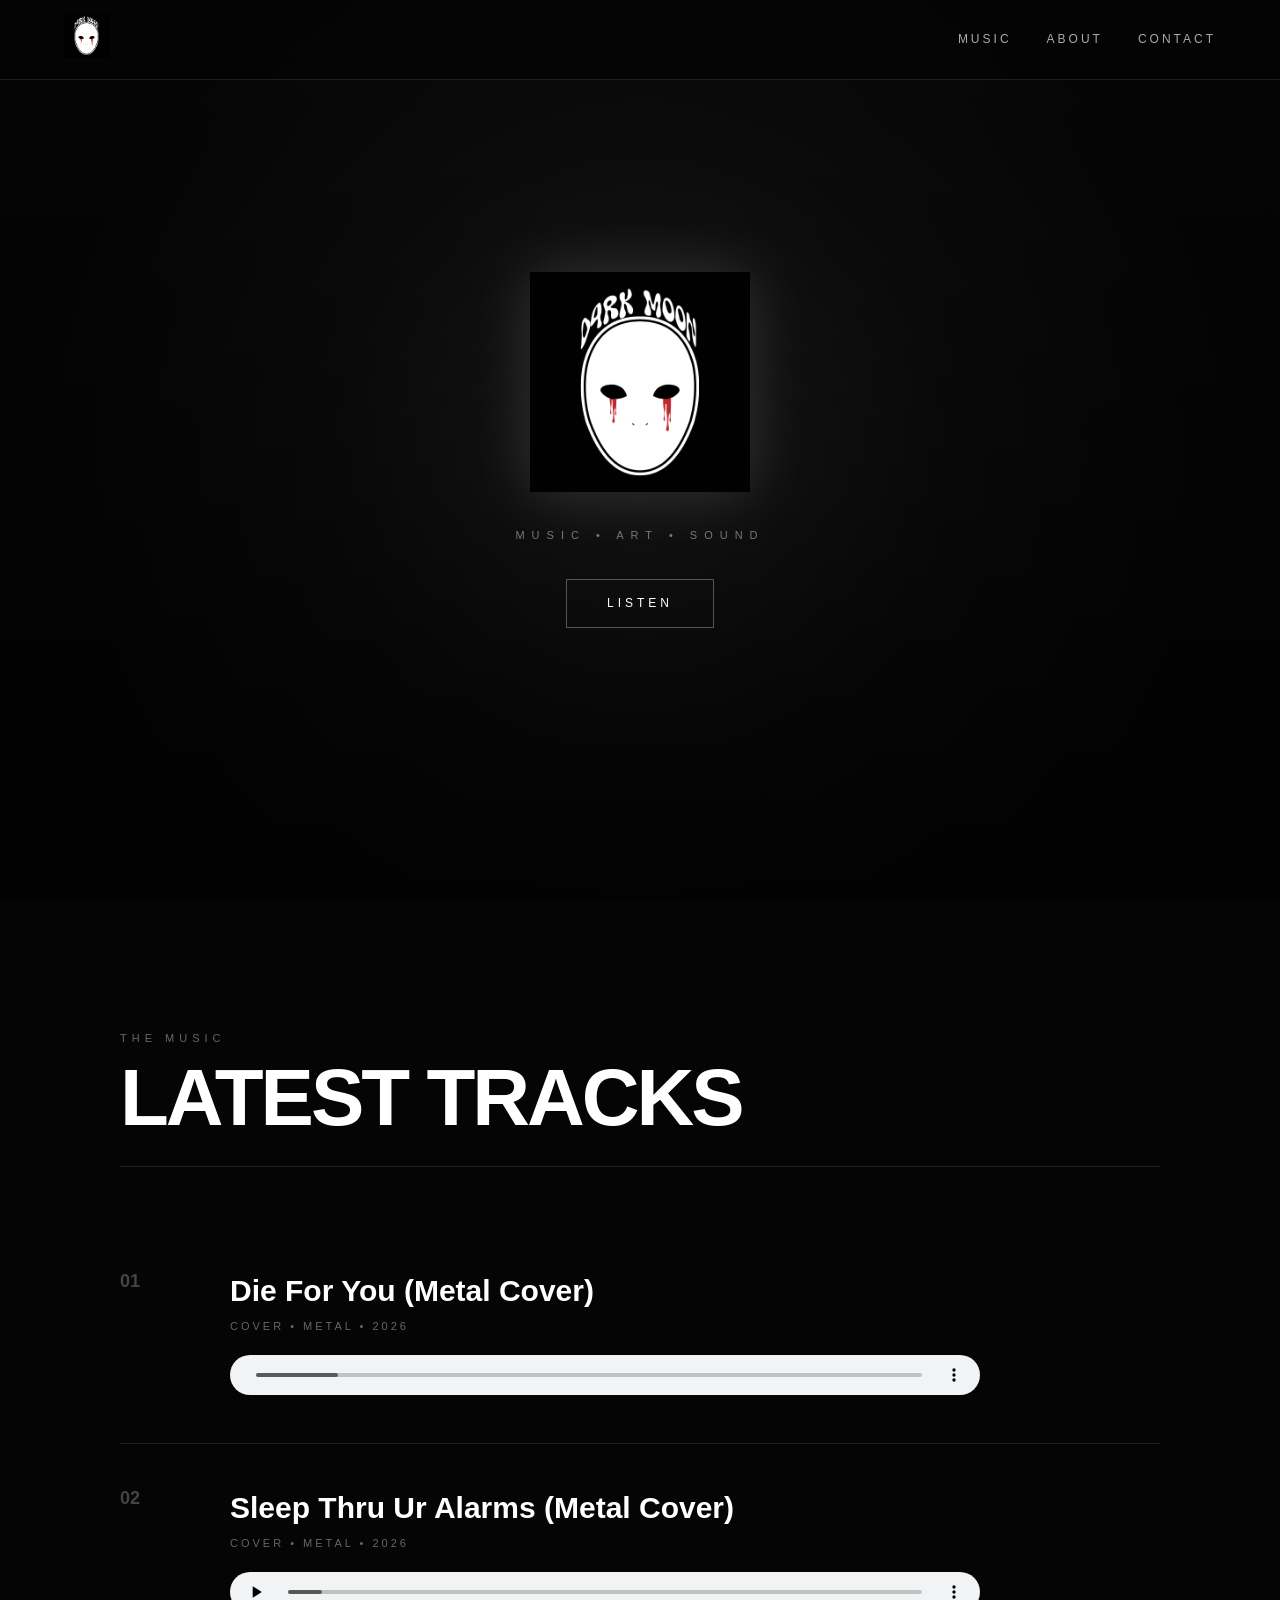
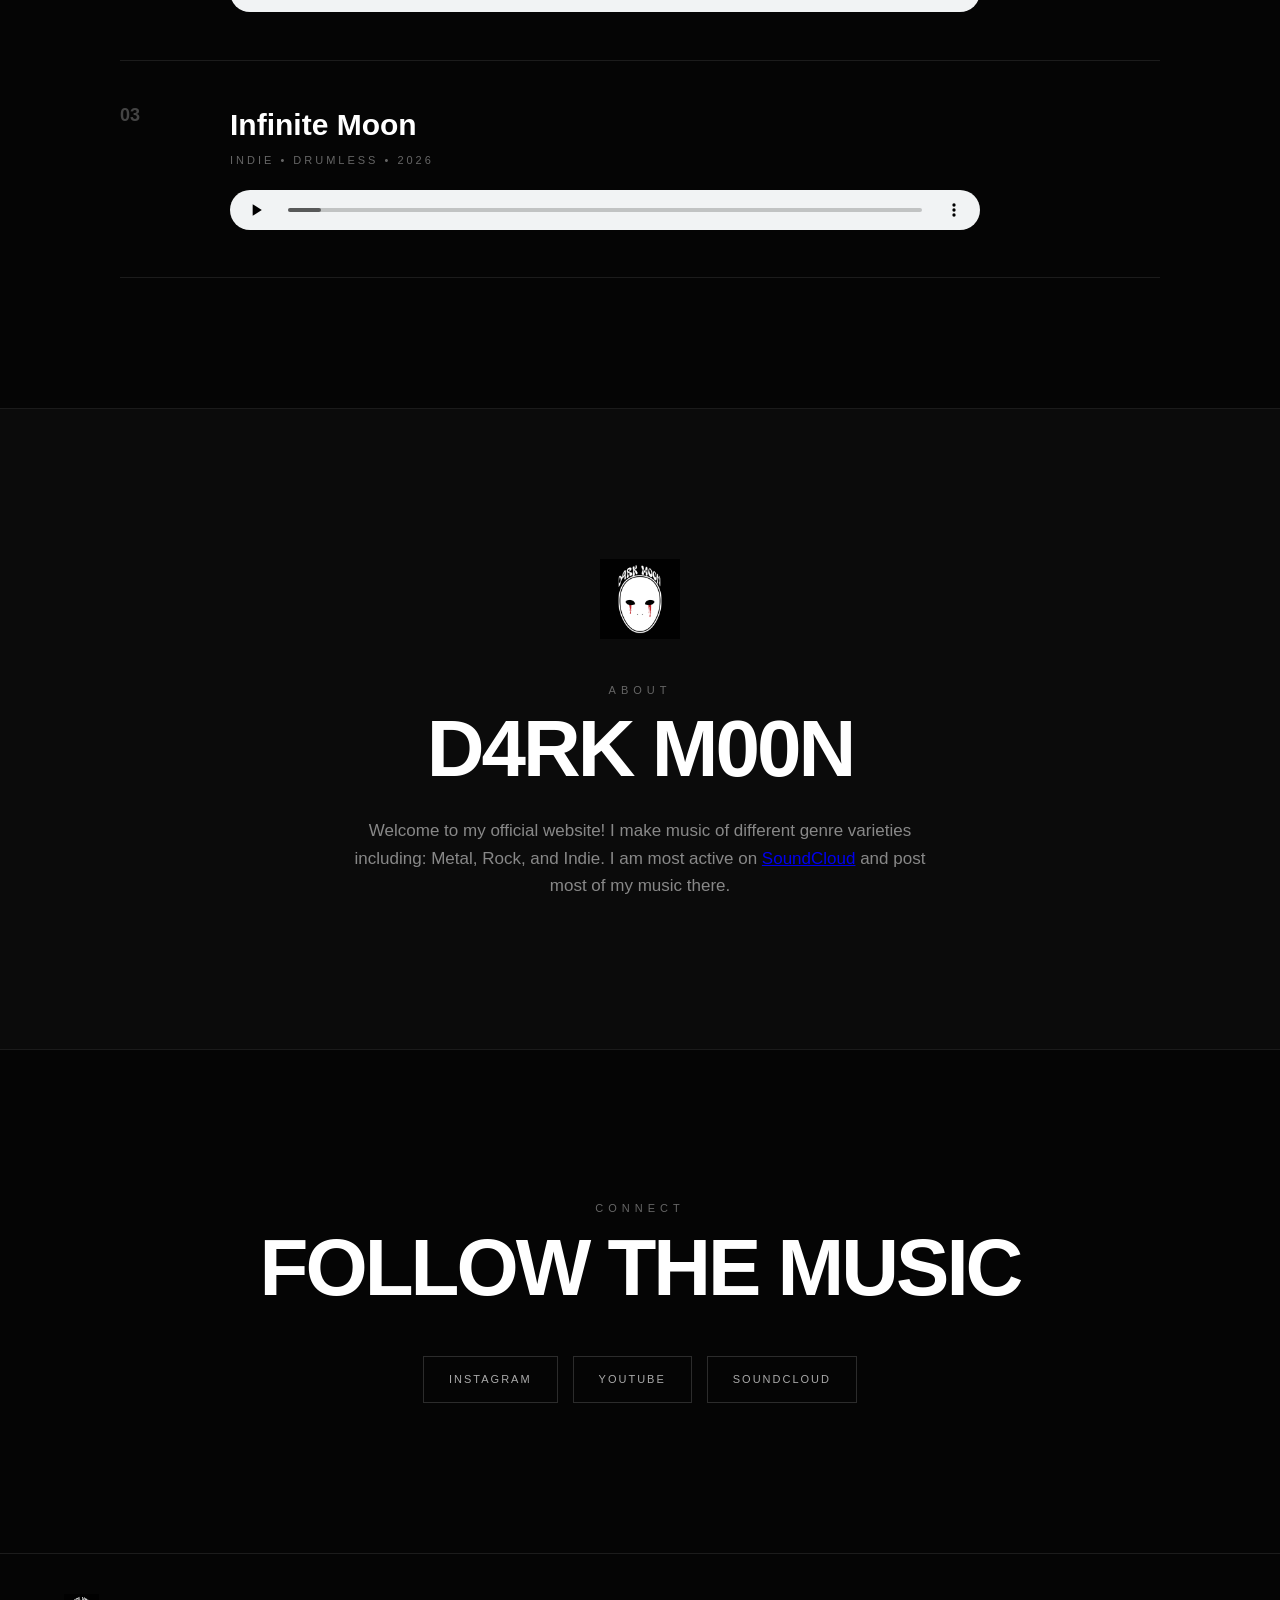
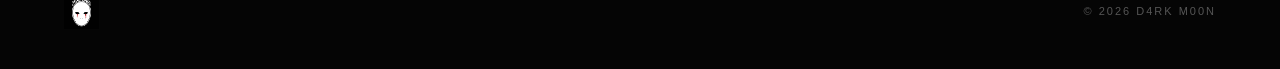
==== index.html @ a4c36d33 "Add files via upload" ====
<!DOCTYPE html>
<html lang="en">
<head>
    <meta charset="UTF-8">
    <meta name="viewport" content="width=device-width, initial-scale=1.0">

    <title>D4RK M00N | Music</title>

    <link rel="stylesheet" href="style.css">
</head>

<body>

    <!-- ==============================
         NAVIGATION
    =============================== -->

    <header class="navbar">

        <a href="#" class="logo">
            <!-- Replace logo.png with your actual logo -->
            <img src="images/logo.png" alt="D4RK M00N Logo">
        </a>

        <nav>
            <a href="#music">Music</a>
            <a href="#about">About</a>
            <a href="#contact">Contact</a>
        </nav>

    </header>


    <!-- ==============================
         HERO
    =============================== -->

    <section class="hero">

        <div class="hero-overlay"></div>

        <div class="hero-content">

            <!-- Logo -->
            <img
                src="images/logo.png"
                alt="D4RK M00N"
                class="hero-logo"
            >

            <p class="hero-subtitle">
                MUSIC • ART • SOUND
            </p>

            <a href="#music" class="hero-button">
                LISTEN
            </a>

        </div>

    </section>


    <!-- ==============================
         MUSIC
    =============================== -->

    <main>

        <section id="music" class="music-section">

            <div class="section-header">

                <p class="section-label">
                    THE MUSIC
                </p>

                <h2>
                    Latest Tracks
                </h2>

            </div>


            <!-- TRACK 01 -->

            <article class="track">

                <div class="track-number">
                    01
                </div>

                <div class="track-info">

                    <h3>
                        Die For You (Metal Cover)
                    </h3>

                    <p>
                        Cover • Metal • 2026
                    </p>

                    <audio controls>
                        <source
                            src="music/track1.mp3"
                            type="audio/mpeg"
                        >

                        Your browser does not support
                        the audio player.
                    </audio>

                </div>

            </article>


            <!-- TRACK 02 -->

            <article class="track">

                <div class="track-number">
                    02
                </div>

                <div class="track-info">

                    <h3>
                        Sleep Thru Ur Alarms (Metal Cover)
                    </h3>

                    <p>
                        Cover • Metal • 2026
                    </p>

                    <audio controls>
                        <source
                            src="music/track2.mp3"
                            type="audio/mpeg"
                        >

                        Your browser does not support
                        the audio player.
                    </audio>

                </div>

            </article>


            <!-- TRACK 03 -->

            <article class="track">

                <div class="track-number">
                    03
                </div>

                <div class="track-info">

                    <h3>
                        Infinite Moon
                    </h3>

                    <p>
                        Indie • Drumless • 2026
                    </p>

                    <audio controls>
                        <source
                            src="music/track3.mp3"
                            type="audio/mpeg"
                        >

                        Your browser does not support
                        the audio player.
                    </audio>

                </div>

            </article>

        </section>


        <!-- ==============================
             ABOUT
        =============================== -->

        <section id="about" class="about-section">

            <img
                src="images/logo.png"
                alt="D4RK M00N Logo"
                class="about-logo"
            >

            <p class="section-label">
                ABOUT
            </p>

            <h2>
                D4RK M00N
            </h2>

            <p class="about-text">
                Welcome to my official website! I make music of different genre varieties including: Metal, Rock, and Indie. I am most active on <a href="https://soundcloud.com/d4rk-m00n-162922668" target="_blank">SoundCloud</a> and post most of my music there.
            </p>

        </section>


        <!-- ==============================
             SOCIALS
        =============================== -->

        <section id="contact" class="contact-section">

            <p class="section-label">
                CONNECT
            </p>

            <h2>
                Follow the Music
            </h2>

            <div class="social-links">

                <a href="https://www.instagram.com/d4rkm00n2025/" target="_blank">
                    Instagram
                </a>

                <a href="https://www.youtube.com/@D4RKMOON_CoolGuy" target="_blank">
                    YouTube
                </a>

                <a href="https://soundcloud.com/d4rk-m00n-162922668" target="_blank">
                    SoundCloud
                </a>

            </div>

        </section>

    </main>


    <!-- ==============================
         FOOTER
    =============================== -->

    <footer>

        <img
            src="images/logo.png"
            alt="D4RK M00N"
            class="footer-logo"
        >

        <p>
            © 2026 D4RK M00N
        </p>

    </footer>


</body>
</html>
---- style.css ----
/* ==================================
   RESET
================================== */

* {
    margin: 0;
    padding: 0;
    box-sizing: border-box;
}

html {
    scroll-behavior: smooth;
}

body {
    background: #050505;
    color: #ffffff;

    font-family:
        Arial,
        Helvetica,
        sans-serif;

    line-height: 1.6;
}


/* ==================================
   NAVIGATION
================================== */

.navbar {
    position: fixed;

    top: 0;
    left: 0;

    width: 100%;

    height: 80px;

    padding: 15px 5%;

    display: flex;

    justify-content: space-between;
    align-items: center;

    z-index: 1000;

    background: rgba(5, 5, 5, 0.85);

    border-bottom: 1px solid #1d1d1d;

    backdrop-filter: blur(12px);
}

.logo img {
    width: 45px;

    height: 45px;

    object-fit: contain;

}

.navbar nav {
    display: flex;

    gap: 35px;
}

.navbar nav a {
    color: #aaa;

    text-decoration: none;

    font-size: 12px;

    letter-spacing: 3px;

    text-transform: uppercase;

    transition: 0.3s;
}

.navbar nav a:hover {
    color: #ffffff;
}


/* ==================================
   HERO
================================== */

.hero {
    position: relative;

    min-height: 100vh;

    display: flex;

    justify-content: center;
    align-items: center;

    text-align: center;

    overflow: hidden;

    background:
        radial-gradient(
            circle at center,
            #202020 0%,
            #0c0c0c 40%,
            #050505 75%
        );
}

.hero-overlay {
    position: absolute;

    inset: 0;

    background:
        linear-gradient(
            180deg,
            transparent,
            rgba(0, 0, 0, 0.7)
        );
}

.hero-content {
    position: relative;

    z-index: 1;

    display: flex;

    flex-direction: column;

    align-items: center;
}

.hero-logo {
    width: 220px;

    max-width: 70vw;

    margin-bottom: 35px;

    filter:
        drop-shadow(
            0 0 30px rgba(255, 255, 255, 0.15)
        );
}

.hero-subtitle {
    color: #777;

    font-size: 11px;

    letter-spacing: 7px;

    margin-bottom: 35px;
}

.hero-button {
    padding: 14px 40px;

    border: 1px solid #555;

    color: #ffffff;

    text-decoration: none;

    font-size: 12px;

    letter-spacing: 4px;

    transition: 0.3s;
}

.hero-button:hover {
    background: #ffffff;

    color: #000000;
}


/* ==================================
   MUSIC SECTION
================================== */

.music-section {
    max-width: 1100px;

    margin: auto;

    padding: 130px 30px;
}

.section-header {
    margin-bottom: 60px;

    border-bottom: 1px solid #222;

    padding-bottom: 30px;
}

.section-label {
    color: #666;

    font-size: 11px;

    letter-spacing: 5px;

    margin-bottom: 12px;
}

.section-header h2,
.about-section h2,
.contact-section h2 {
    font-size: clamp(45px, 7vw, 80px);

    line-height: 0.95;

    text-transform: uppercase;

    letter-spacing: -3px;
}


/* ==================================
   TRACKS
================================== */

.track {
    display: grid;

    grid-template-columns: 80px 1fr;

    gap: 30px;

    padding: 40px 0;

    border-bottom: 1px solid #1c1c1c;
}

.track-number {
    color: #444;

    font-size: 18px;

    font-weight: bold;
}

.track-info h3 {
    font-size: 30px;

    margin-bottom: 3px;
}

.track-info > p {
    color: #666;

    font-size: 11px;

    letter-spacing: 3px;

    text-transform: uppercase;

    margin-bottom: 20px;
}

.track audio {
    width: 100%;

    max-width: 750px;

    height: 40px;
}


/* ==================================
   ABOUT
================================== */

.about-section {
    padding: 150px 30px;

    text-align: center;

    background: #0b0b0b;

    border-top: 1px solid #1b1b1b;

    border-bottom: 1px solid #1b1b1b;
}

.about-logo {
    width: 80px;

    margin-bottom: 35px;
}

.about-section h2 {
    margin-bottom: 30px;
}

.about-text {
    max-width: 600px;

    margin: auto;

    color: #888;

    font-size: 17px;
}


/* ==================================
   CONTACT / SOCIALS
================================== */

.contact-section {
    padding: 150px 30px;

    text-align: center;
}

.contact-section h2 {
    margin-bottom: 50px;
}

.social-links {
    display: flex;

    justify-content: center;

    flex-wrap: wrap;

    gap: 15px;
}

.social-links a {
    padding: 14px 25px;

    border: 1px solid #2c2c2c;

    color: #aaa;

    text-decoration: none;

    font-size: 11px;

    letter-spacing: 2px;

    text-transform: uppercase;

    transition: 0.3s;
}

.social-links a:hover {
    background: #ffffff;

    color: #000000;
}


/* ==================================
   FOOTER
================================== */

footer {
    padding: 40px 5%;

    display: flex;

    justify-content: space-between;

    align-items: center;

    border-top: 1px solid #1c1c1c;

    color: #555;

    font-size: 11px;

    letter-spacing: 2px;
}

.footer-logo {
    width: 35px;

    height: 35px;

    object-fit: contain;
}


/* ==================================
   MOBILE
================================== */

@media (max-width: 700px) {

    .navbar {
        height: 70px;

        padding: 12px 20px;
    }

    .navbar nav {
        gap: 15px;
    }

    .navbar nav a {
        font-size: 9px;

        letter-spacing: 1px;
    }

    .hero-logo {
        width: 170px;
    }

    .track {
        grid-template-columns: 1fr;

        gap: 10px;
    }

    .track-number {
        font-size: 13px;
    }

    .track-info h3 {
        font-size: 25px;
    }

    footer {
        flex-direction: column;

        gap: 15px;

        text-align: center;
    }
}
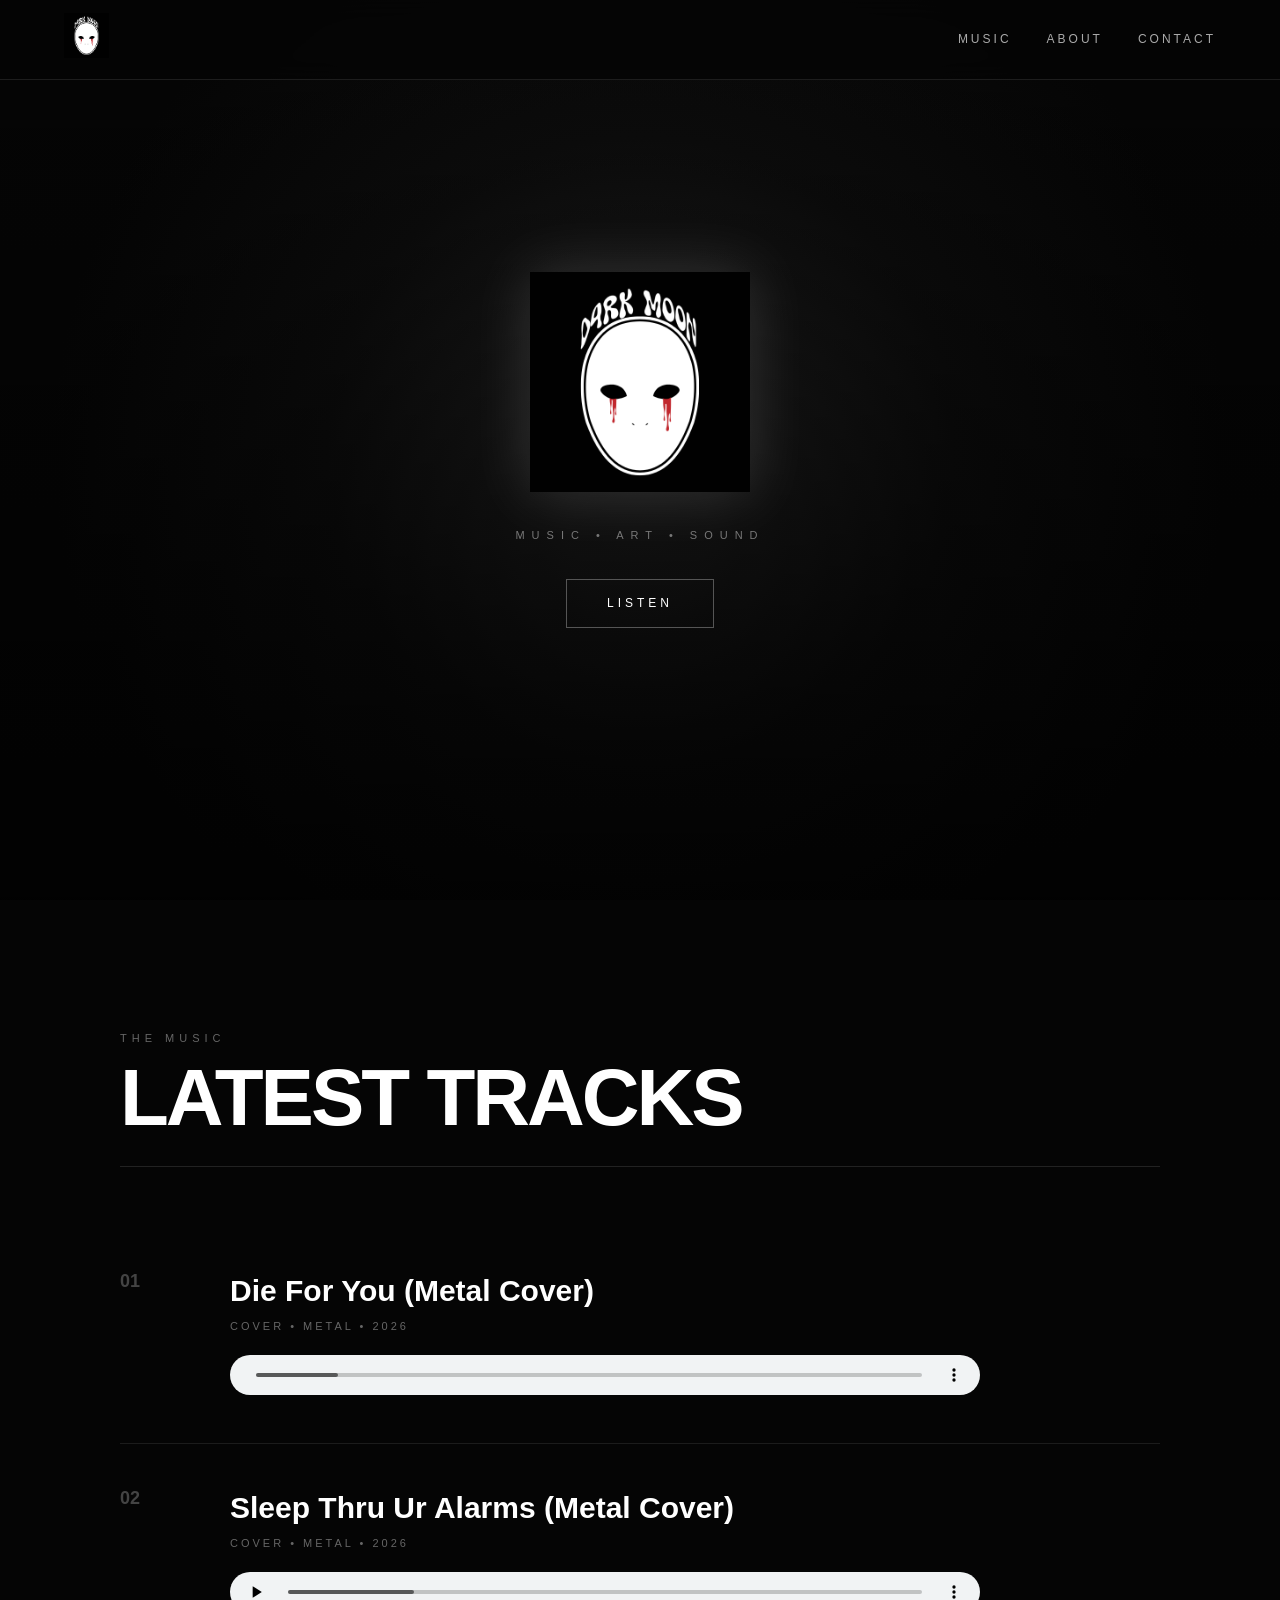
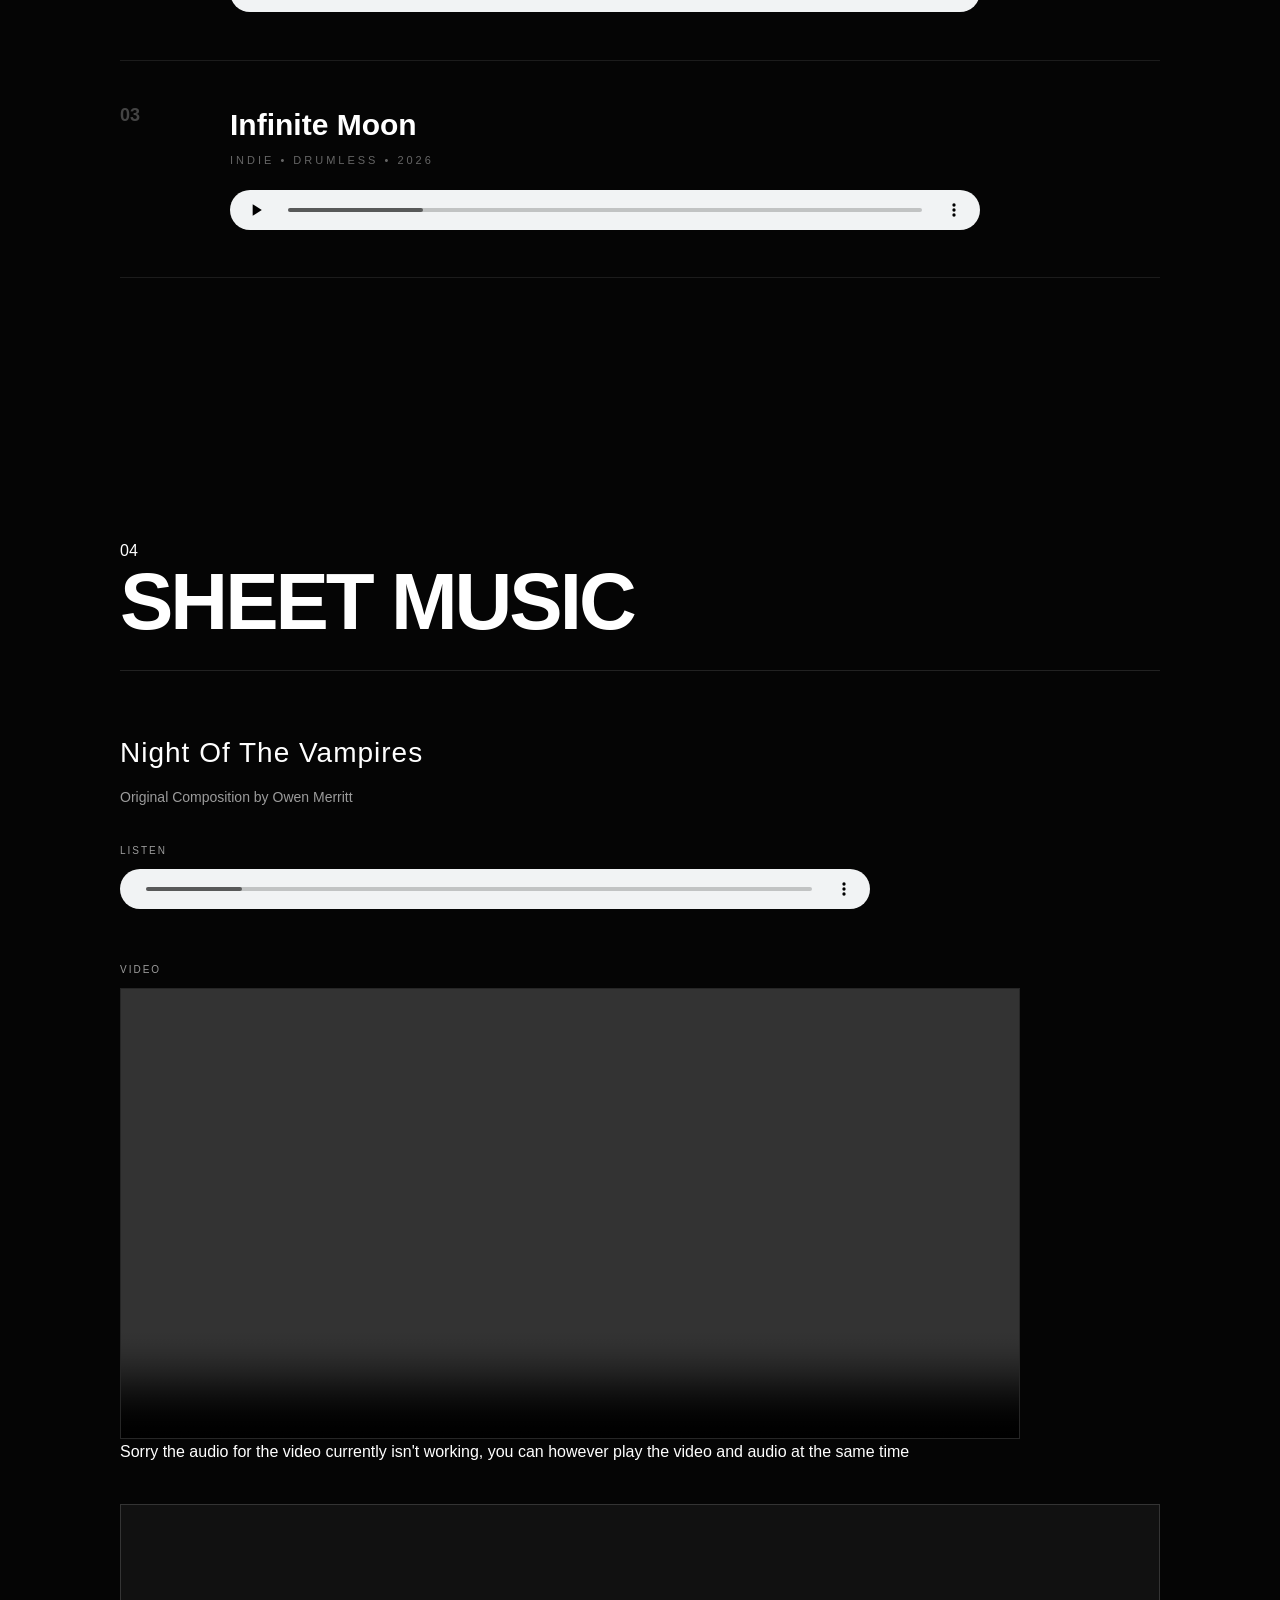
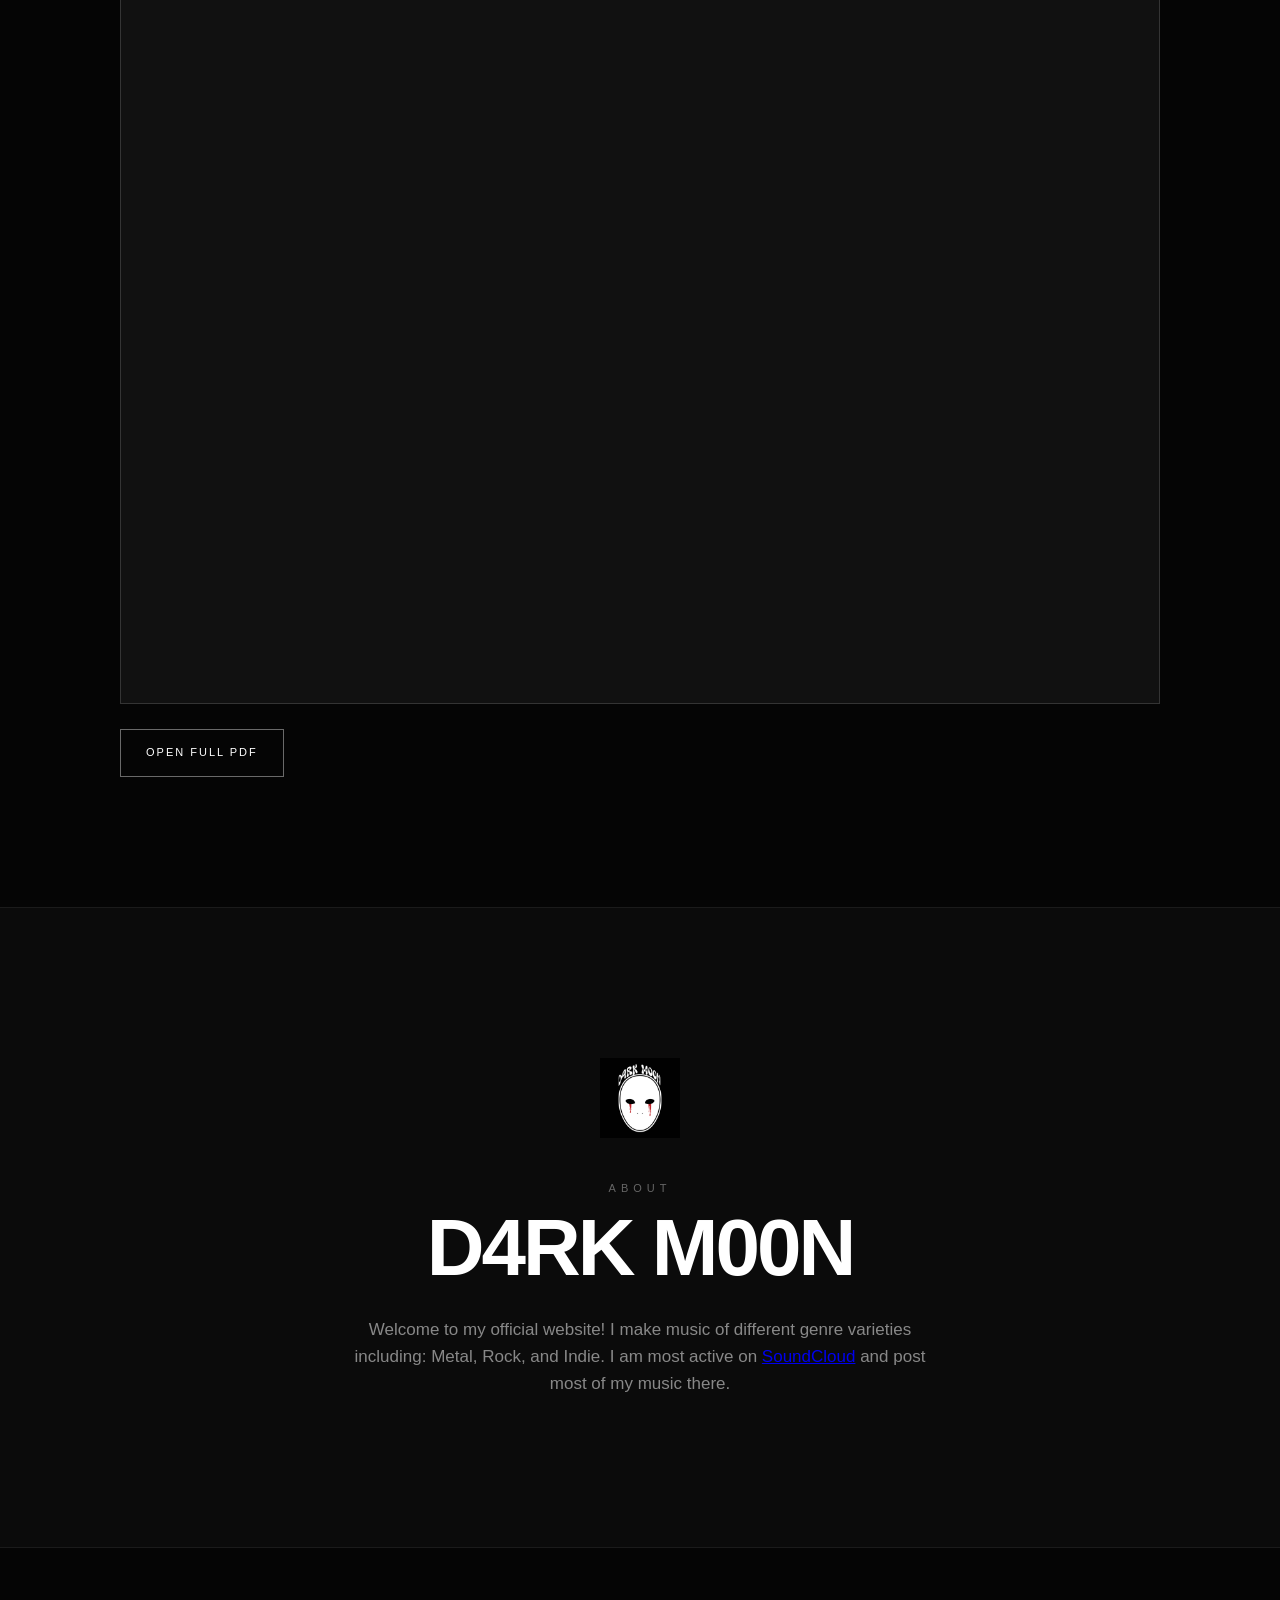
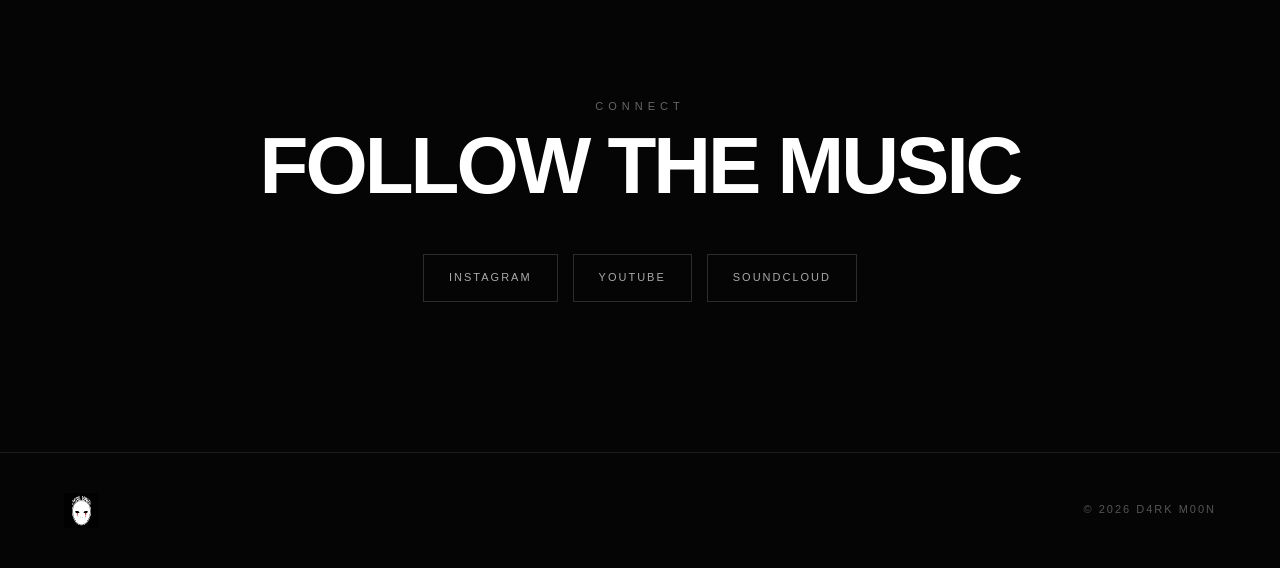
==== commit 03e003f4: "Add files via upload" ====
--- a/index.html
+++ b/index.html
@@ -182,6 +182,56 @@
 
         </section>
 
+        <!-- Sheet Music Section -->
+<section id="sheet-music" class="sheet-music-section">
+    <div class="section-header">
+        <span class="section-number">04</span>
+        <h2>Sheet Music</h2>
+    </div>
+
+    <div class="sheet-music-content">
+
+        <div class="sheet-music-info">
+            <h3>Night Of The Vampires</h3>
+            <p>Original Composition by Owen Merritt</p>
+
+            <div class="sheet-music-audio">
+                <span class="audio-label">LISTEN</span>
+                <audio controls>
+                    <source src="sheet-music/Night Of The Vampires V2.2.mp3" type="audio/mpeg">
+                    Your browser does not support the audio element.
+                </audio>
+            </div>
+            <div class="sheet-music-video">
+    <span class="audio-label">VIDEO</span>
+
+    <video controls playsinline preload="metadata">
+        <source src="./sheet-music/Night Of The Vampires V2.2.mp4" type="video/mp4">
+        Your browser does not support the video element.
+    </video>
+    <p> Sorry the audio for the video currently isn't working, you can however play the video and audio at the same time</p>
+</div>
+        </div>
+
+        <div class="pdf-container">
+            <iframe
+                src="sheet-music/Night Of The Vampires V2.2.pdf"
+                title="Night Of The Vampires V2.2 Sheet Music">
+            </iframe>
+        </div>
+
+        <div class="pdf-button-container">
+            <a
+                href="sheet-music/Night Of The Vampires V2.2.pdf"
+                target="_blank"
+                class="pdf-button">
+                OPEN FULL PDF
+            </a>
+        </div>
+
+    </div>
+
+</section>
 
         <!-- ==============================
              ABOUT
--- a/style.css
+++ b/style.css
@@ -445,4 +445,125 @@
 
         text-align: center;
     }
+}
+/* =========================
+   SHEET MUSIC
+   ========================= */
+
+.sheet-music-section {
+    max-width: 1100px;
+    margin: 0 auto;
+    padding: 130px 30px;
+}
+
+.sheet-music-content {
+    margin-top: 50px;
+}
+
+.sheet-music-info {
+    margin-bottom: 40px;
+}
+
+.sheet-music-info h3 {
+    font-size: 28px;
+    font-weight: 500;
+    margin-bottom: 10px;
+    letter-spacing: 1px;
+}
+
+.sheet-music-info > p {
+    font-size: 14px;
+    opacity: 0.6;
+    margin-bottom: 35px;
+}
+
+.sheet-music-audio {
+    width: 100%;
+    max-width: 750px;
+}
+
+.audio-label {
+    display: block;
+    font-size: 10px;
+    letter-spacing: 2px;
+    margin-bottom: 10px;
+    opacity: 0.6;
+}
+
+.sheet-music-audio audio {
+    width: 100%;
+    height: 40px;
+}
+
+/* PDF Viewer */
+
+.pdf-container {
+    width: 100%;
+    height: 800px;
+    border: 1px solid rgba(255, 255, 255, 0.15);
+    overflow: hidden;
+    background: #111;
+}
+
+.pdf-container iframe {
+    width: 100%;
+    height: 100%;
+    border: none;
+}
+
+/* PDF Button */
+
+.pdf-button-container {
+    margin-top: 25px;
+}
+
+.pdf-button {
+    display: inline-block;
+    padding: 14px 25px;
+    border: 1px solid rgba(255, 255, 255, 0.4);
+    color: inherit;
+    text-decoration: none;
+    font-size: 11px;
+    letter-spacing: 2px;
+    transition: all 0.3s ease;
+}
+
+.pdf-button:hover {
+    background: white;
+    color: black;
+    border-color: white;
+}
+
+/* Mobile */
+
+@media (max-width: 768px) {
+
+    .sheet-music-section {
+        padding: 90px 20px;
+    }
+
+    .sheet-music-info h3 {
+        font-size: 24px;
+    }
+
+    .pdf-container {
+        height: 600px;
+    }
+
+}
+/* Sheet Music Video */
+
+.sheet-music-video {
+    width: 100%;
+    max-width: 900px;
+    margin-top: 45px;
+}
+
+.sheet-music-video video {
+    display: block;
+    width: 100%;
+    height: auto;
+    max-height: 600px;
+    background: #000;
+    border: 1px solid rgba(255, 255, 255, 0.15);
 }
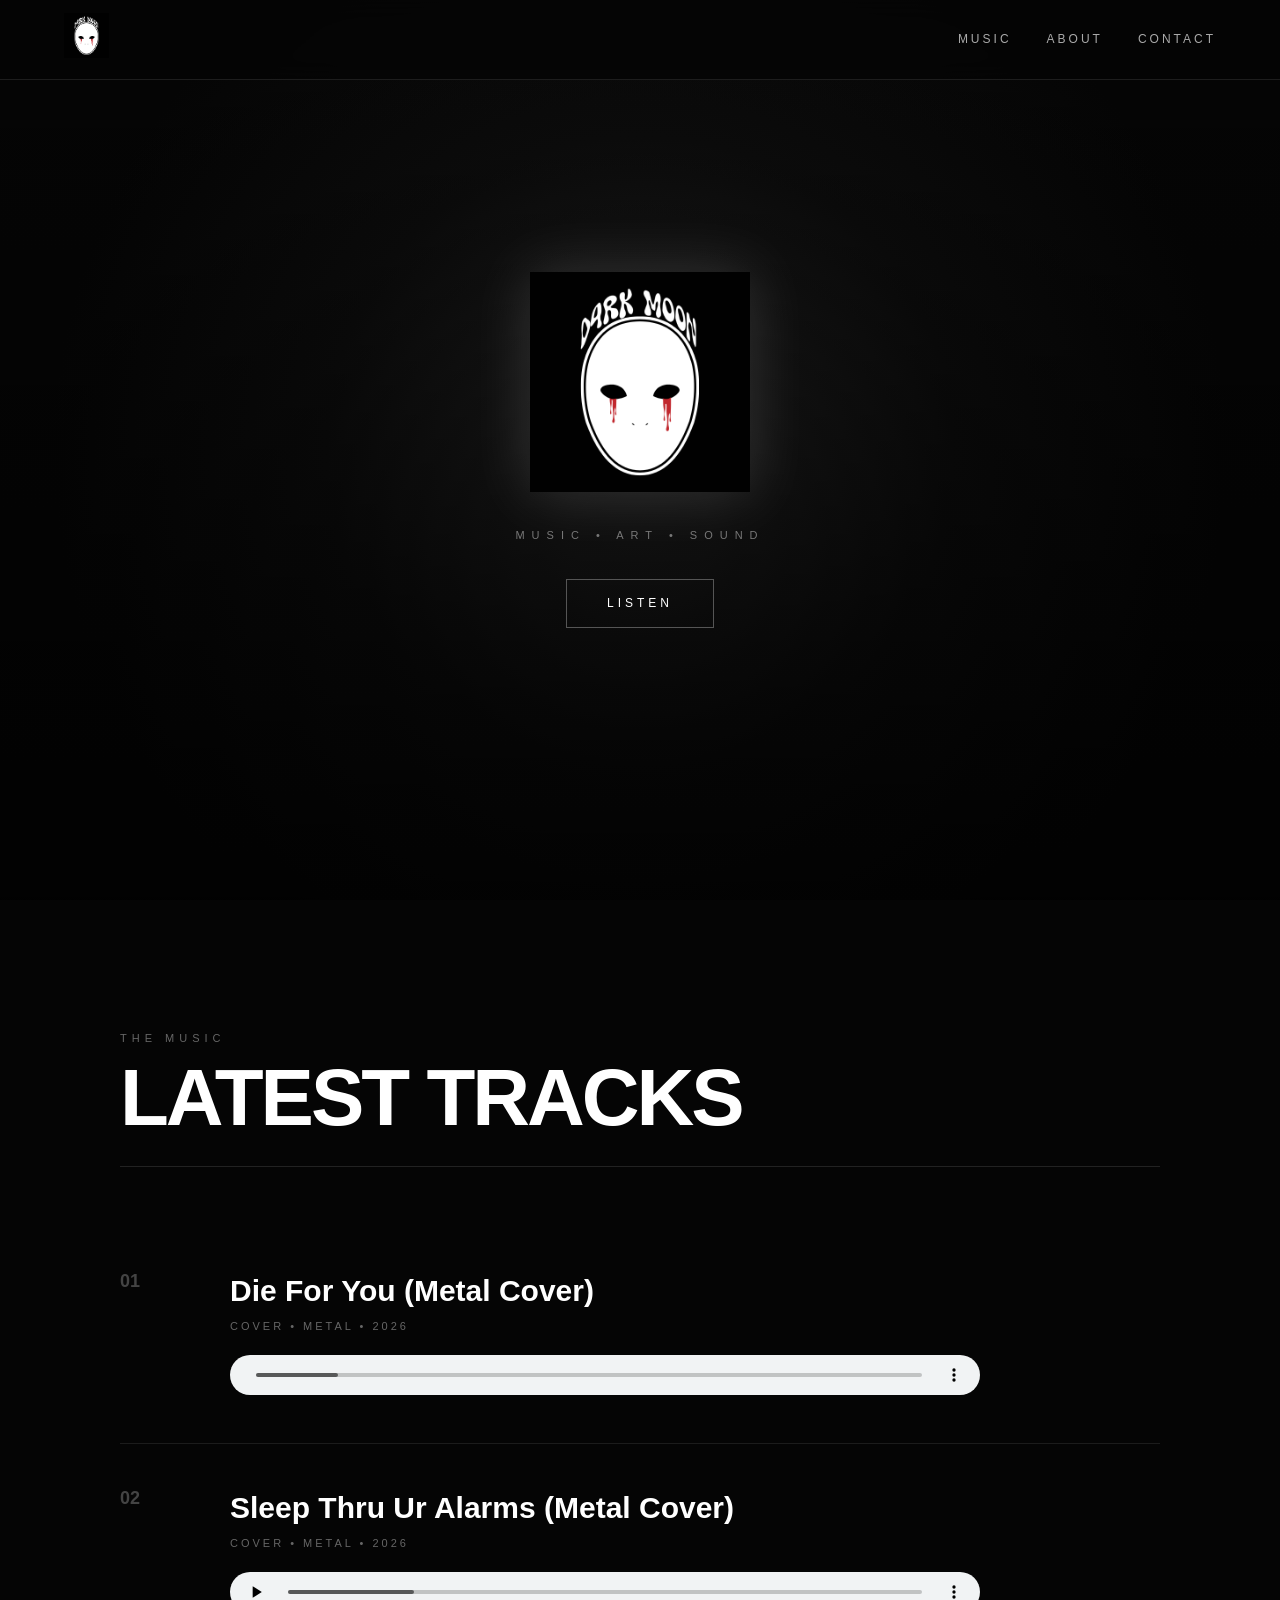
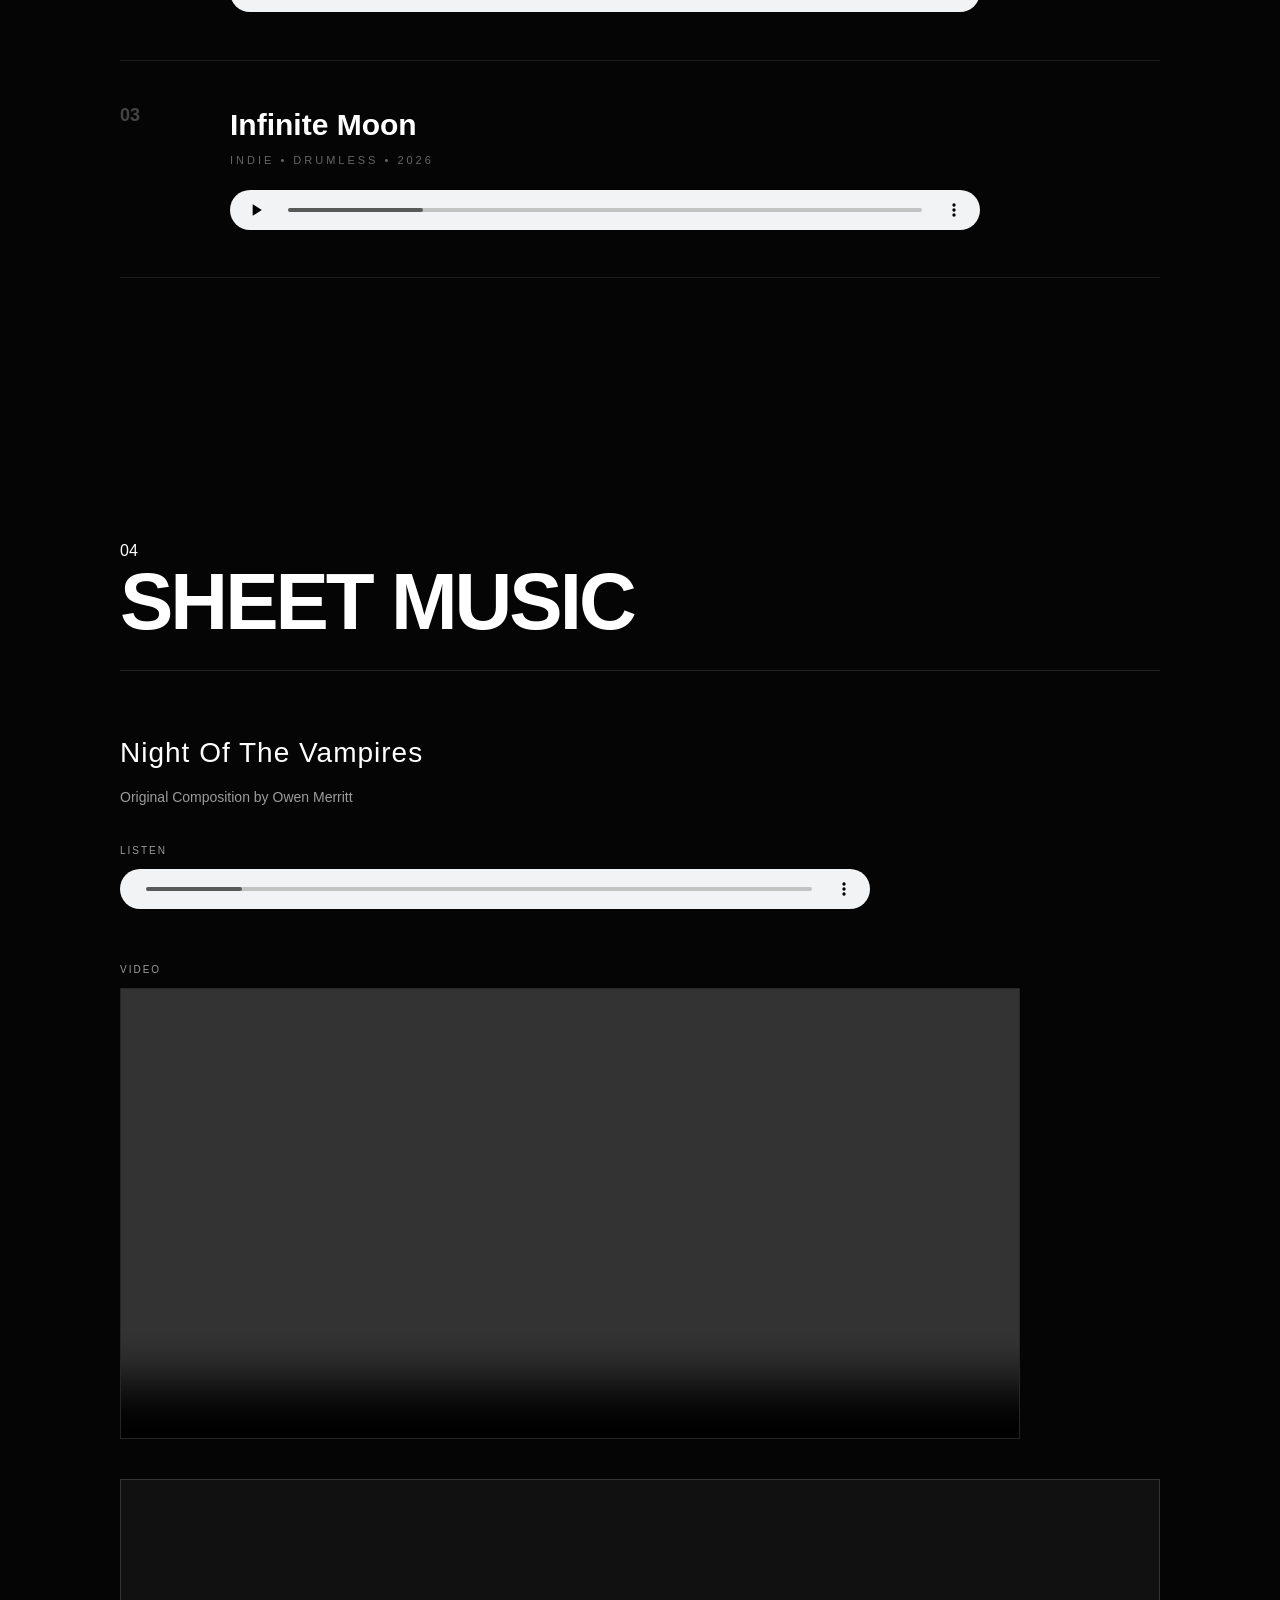
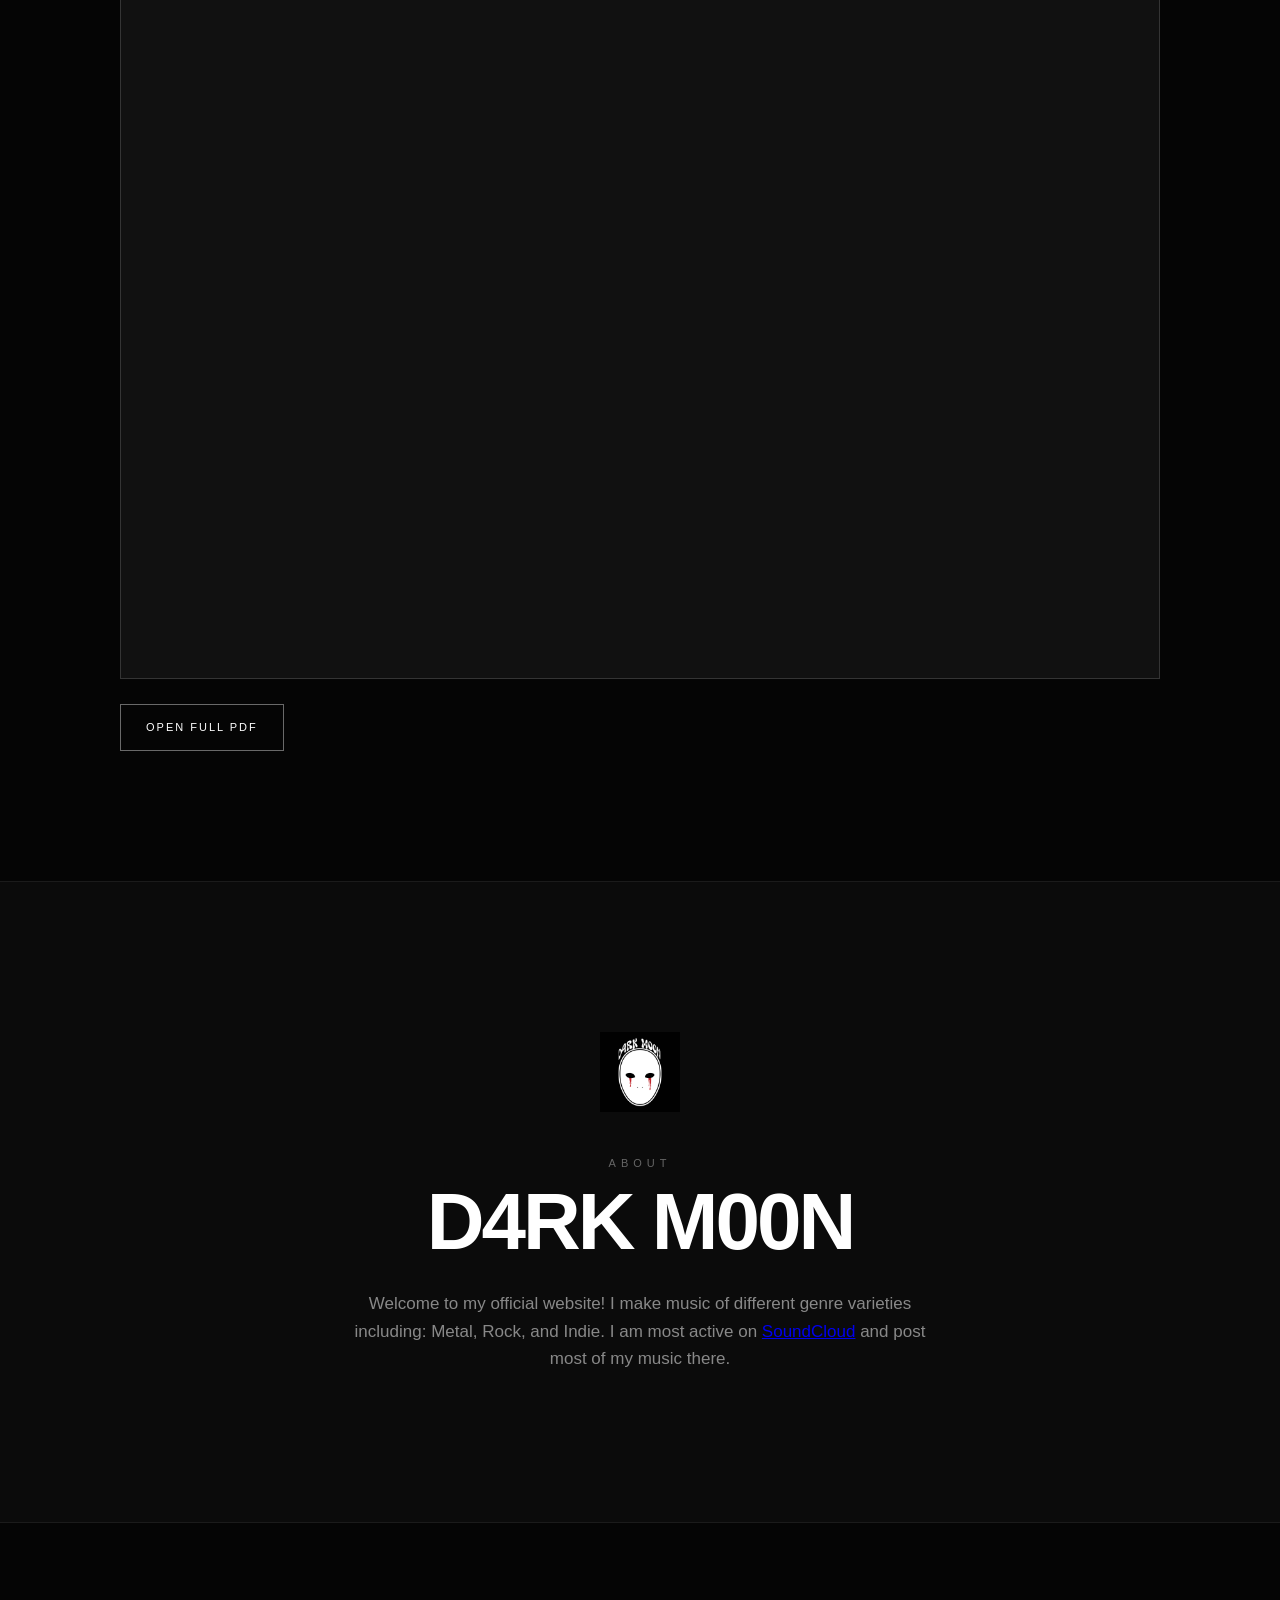
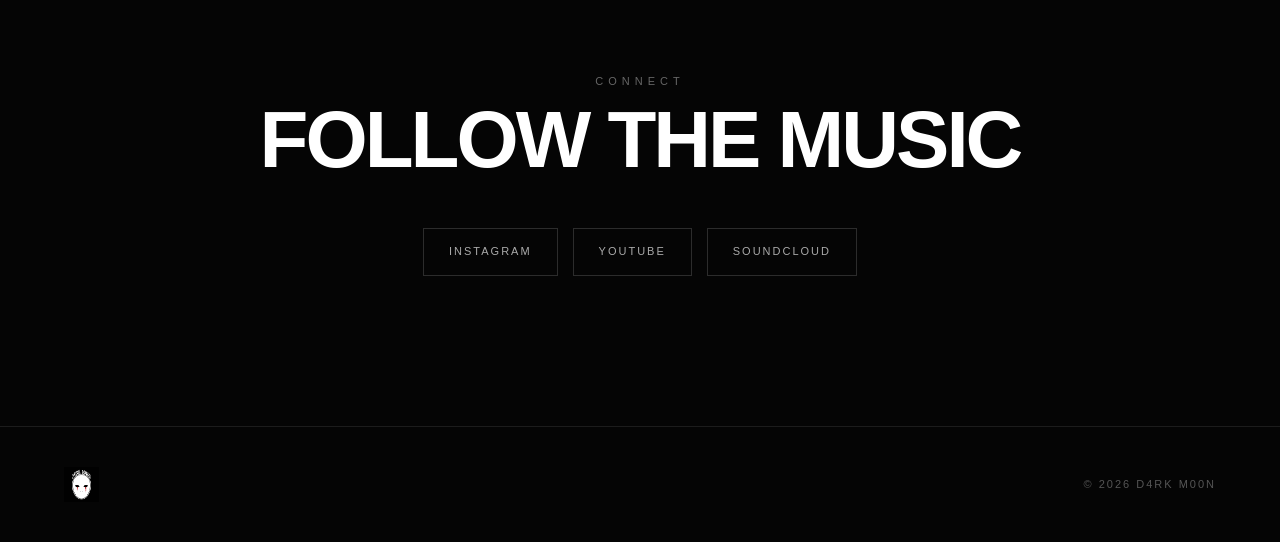
==== commit 77278ac1: "Update index.html" ====
--- a/index.html
+++ b/index.html
@@ -209,7 +209,6 @@
         <source src="./sheet-music/Night Of The Vampires V2.2.mp4" type="video/mp4">
         Your browser does not support the video element.
     </video>
-    <p> Sorry the audio for the video currently isn't working, you can however play the video and audio at the same time</p>
 </div>
         </div>
 
@@ -315,4 +314,4 @@
 
 
 </body>
-</html>+</html>
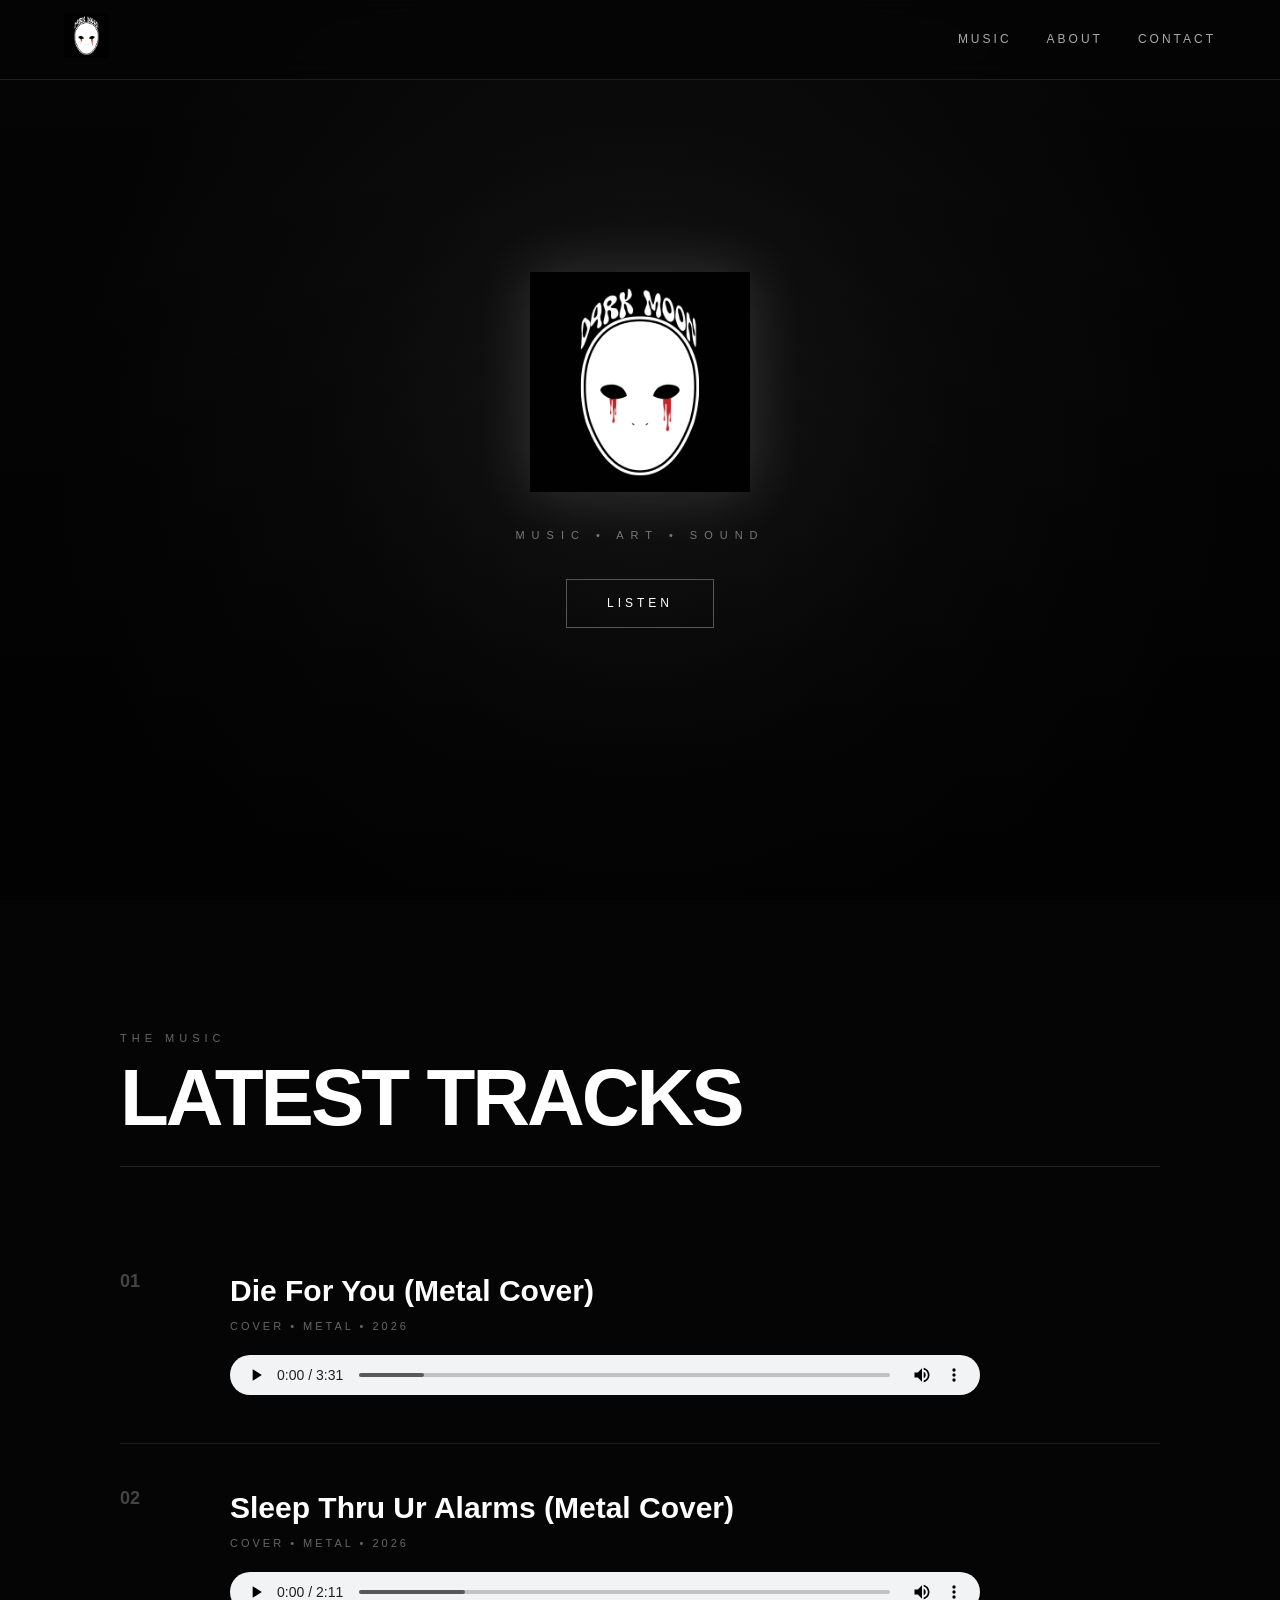
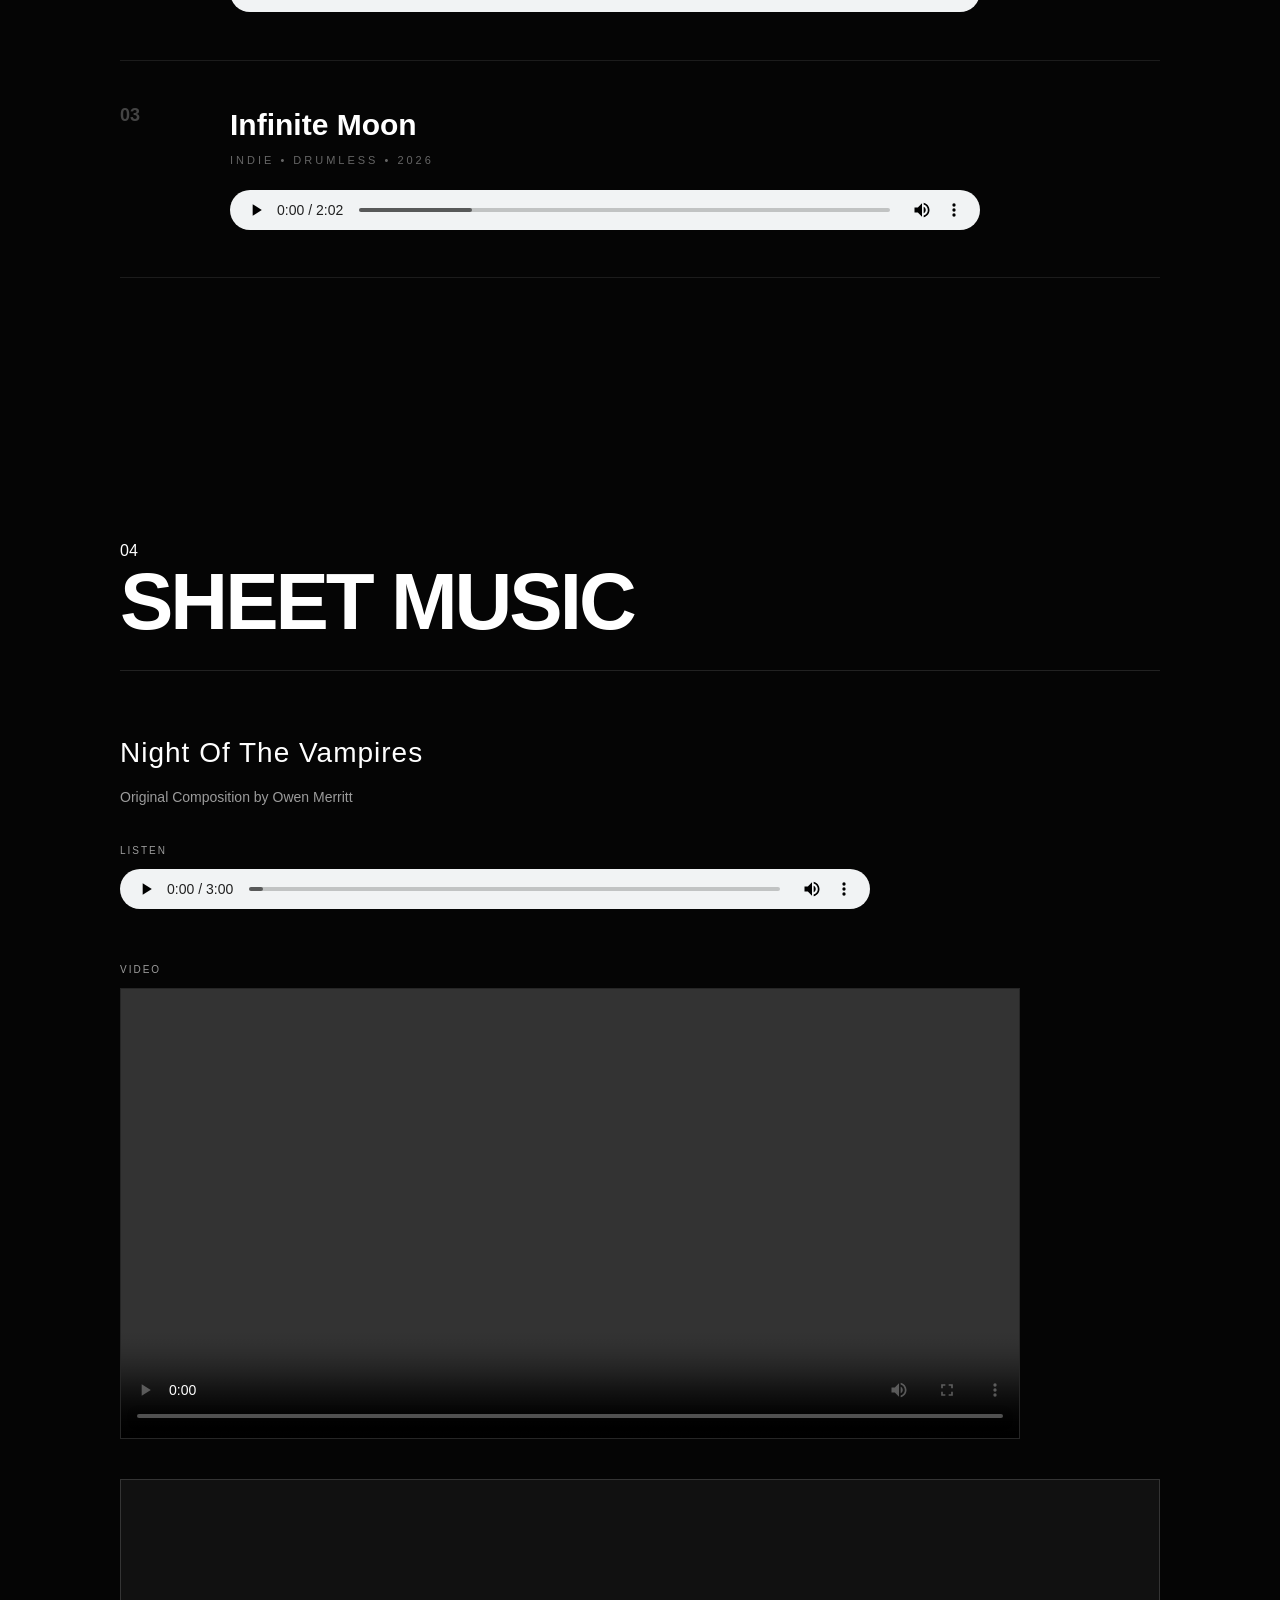
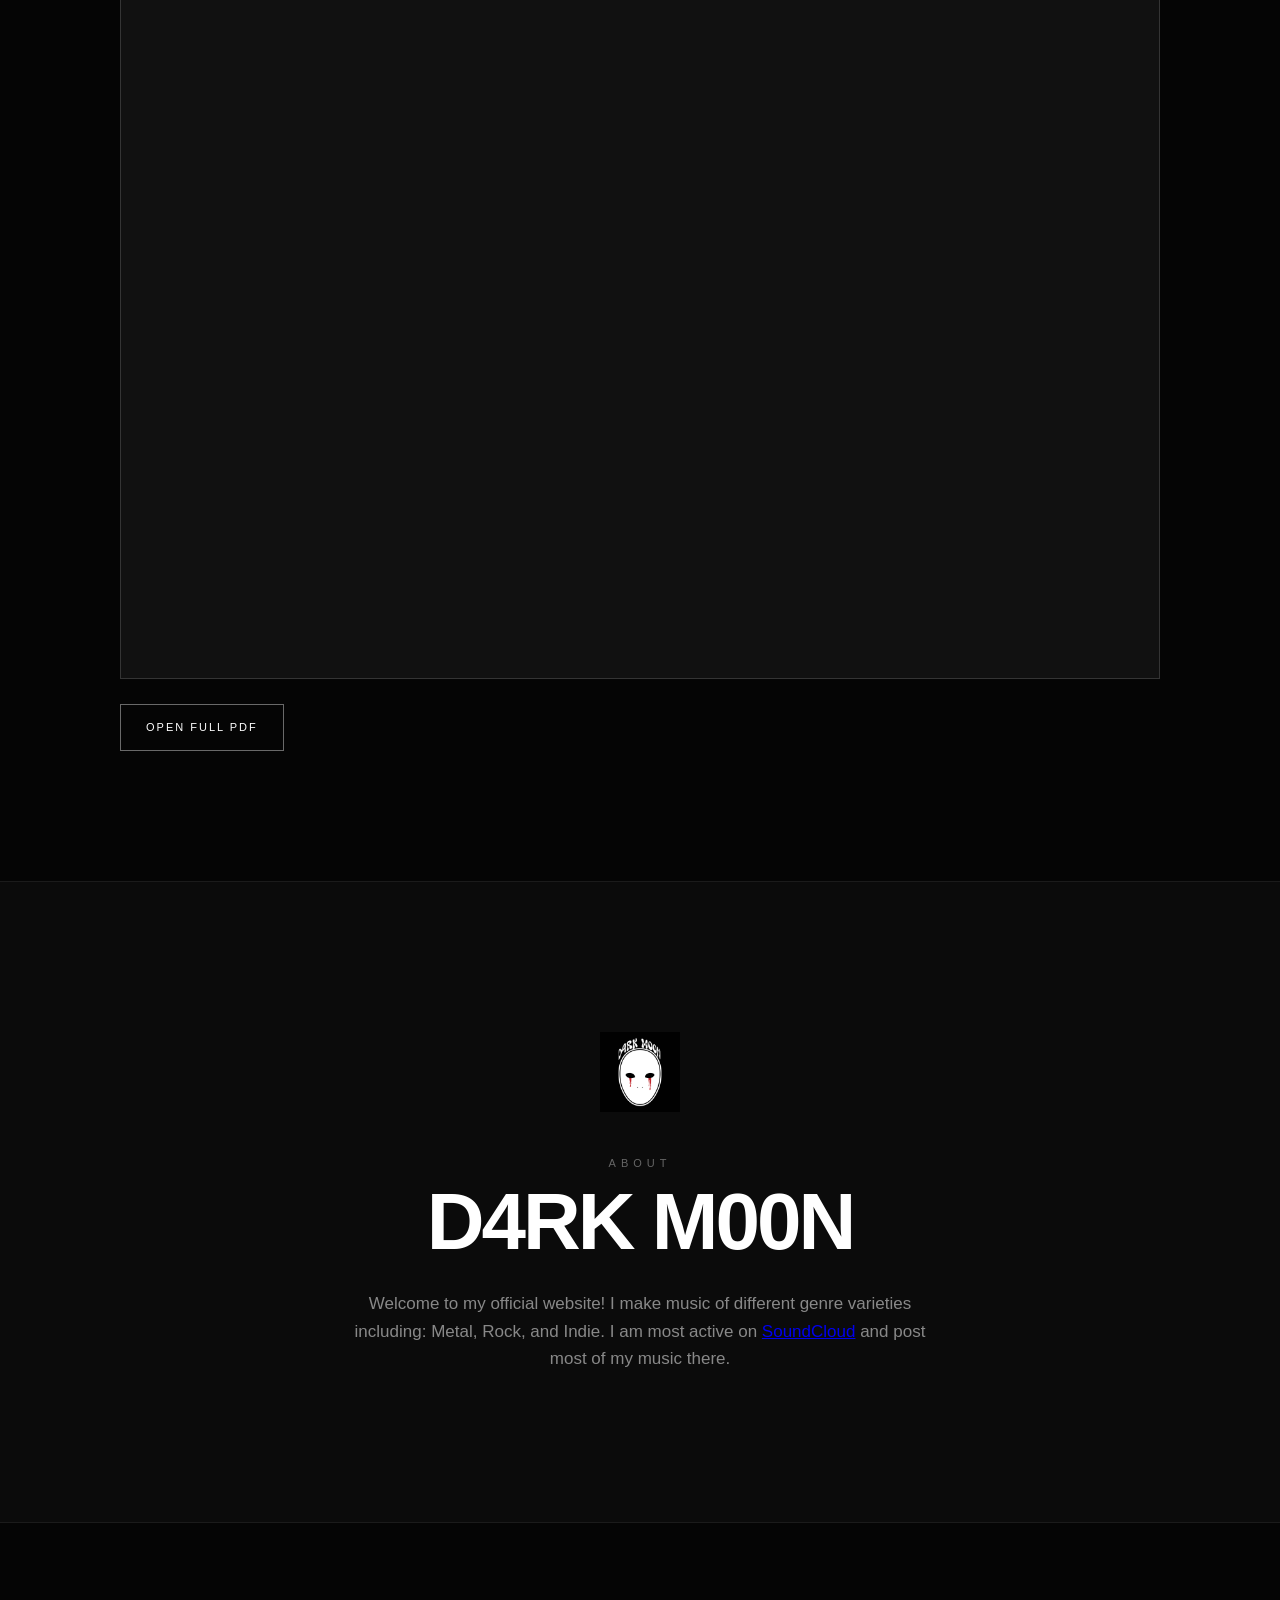
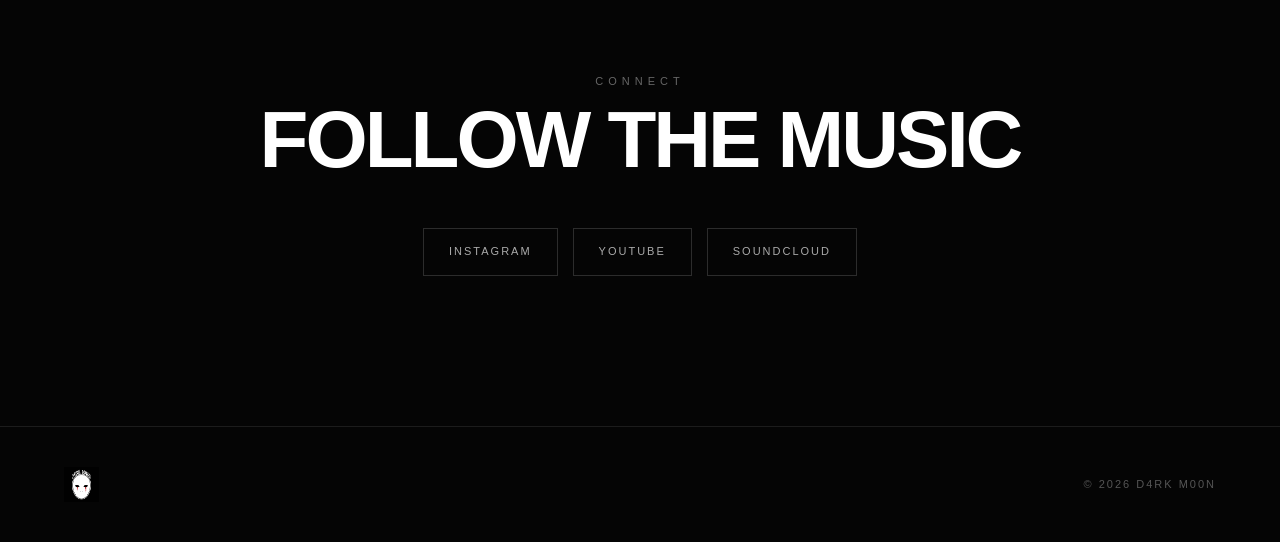
==== commit 70399096: "Add files via upload" ====
--- a/index.html
+++ b/index.html
@@ -7,6 +7,7 @@
     <title>D4RK M00N | Music</title>
 
     <link rel="stylesheet" href="style.css">
+    <link rel="icon" href="images/favicon.ico" type="image/x-icon">
 </head>
 
 <body>
@@ -209,6 +210,7 @@
         <source src="./sheet-music/Night Of The Vampires V2.2.mp4" type="video/mp4">
         Your browser does not support the video element.
     </video>
+    
 </div>
         </div>
 
@@ -314,4 +316,4 @@
 
 
 </body>
-</html>
+</html>
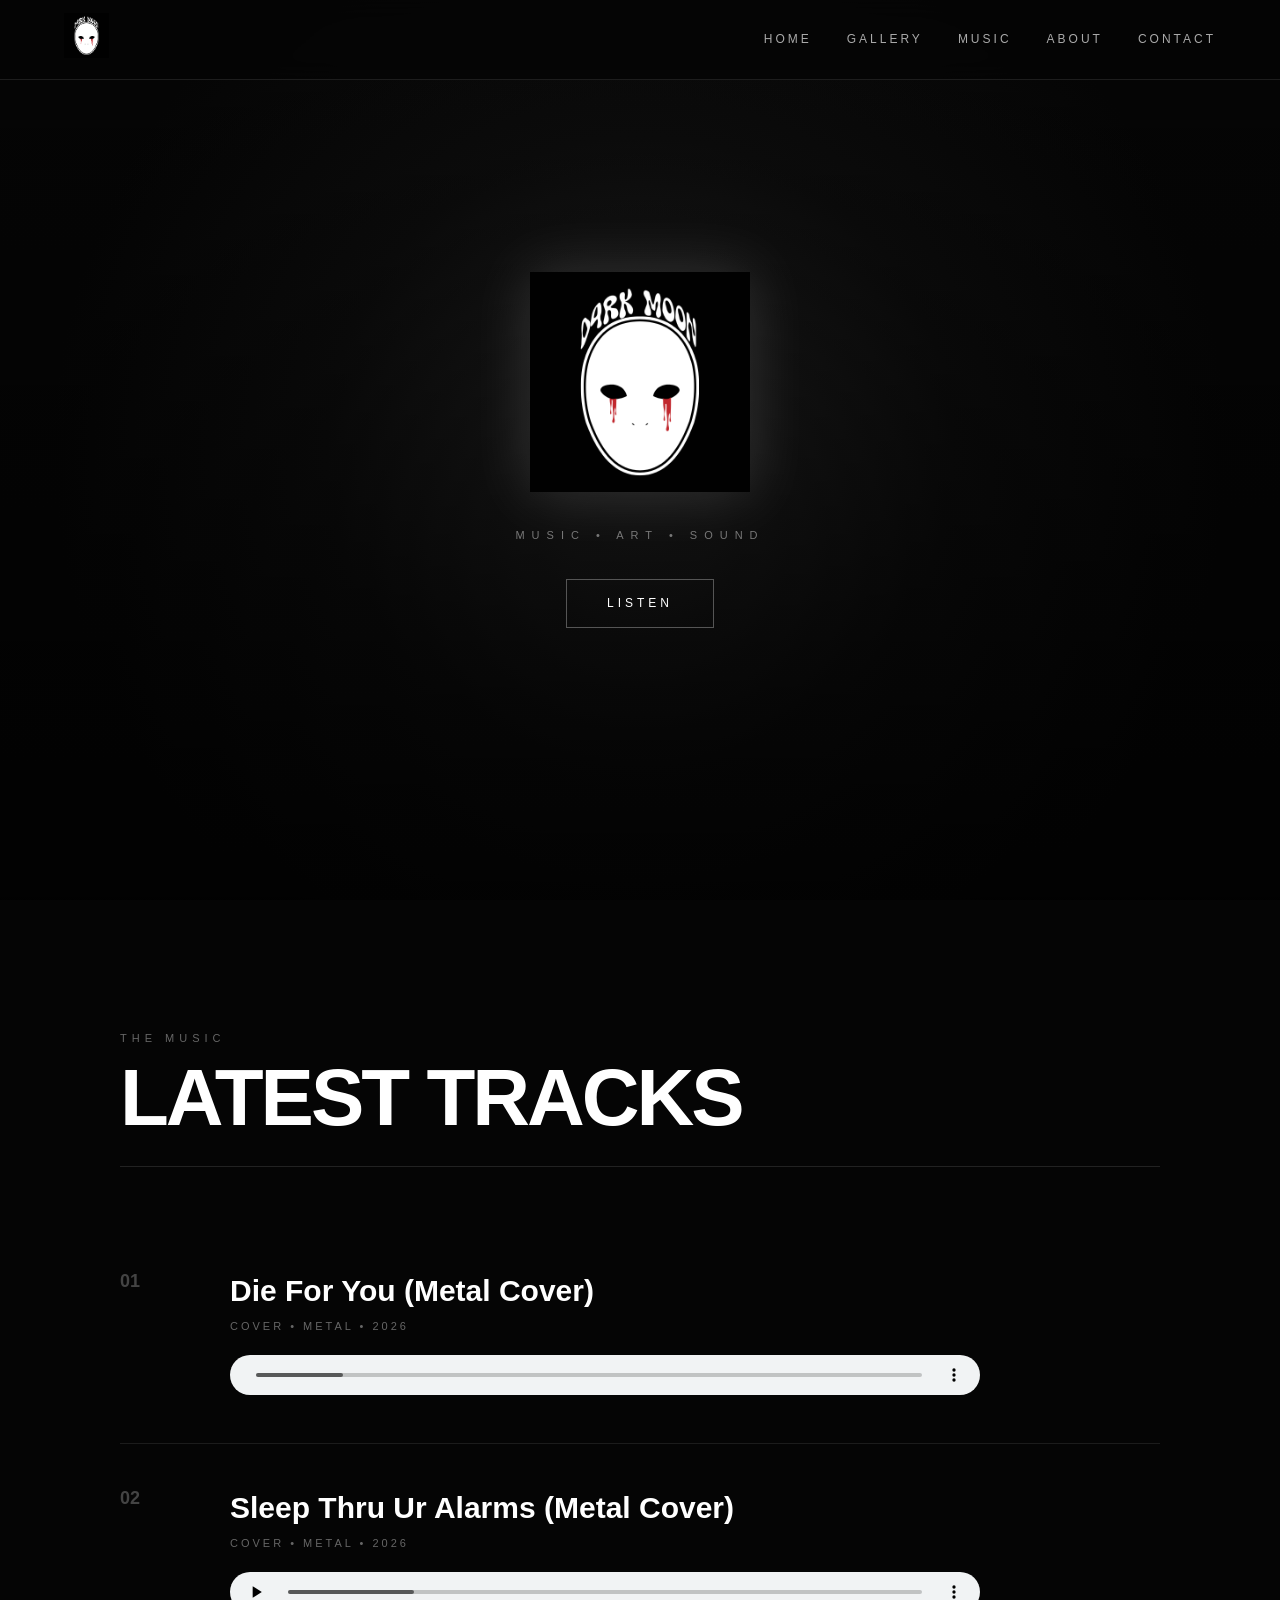
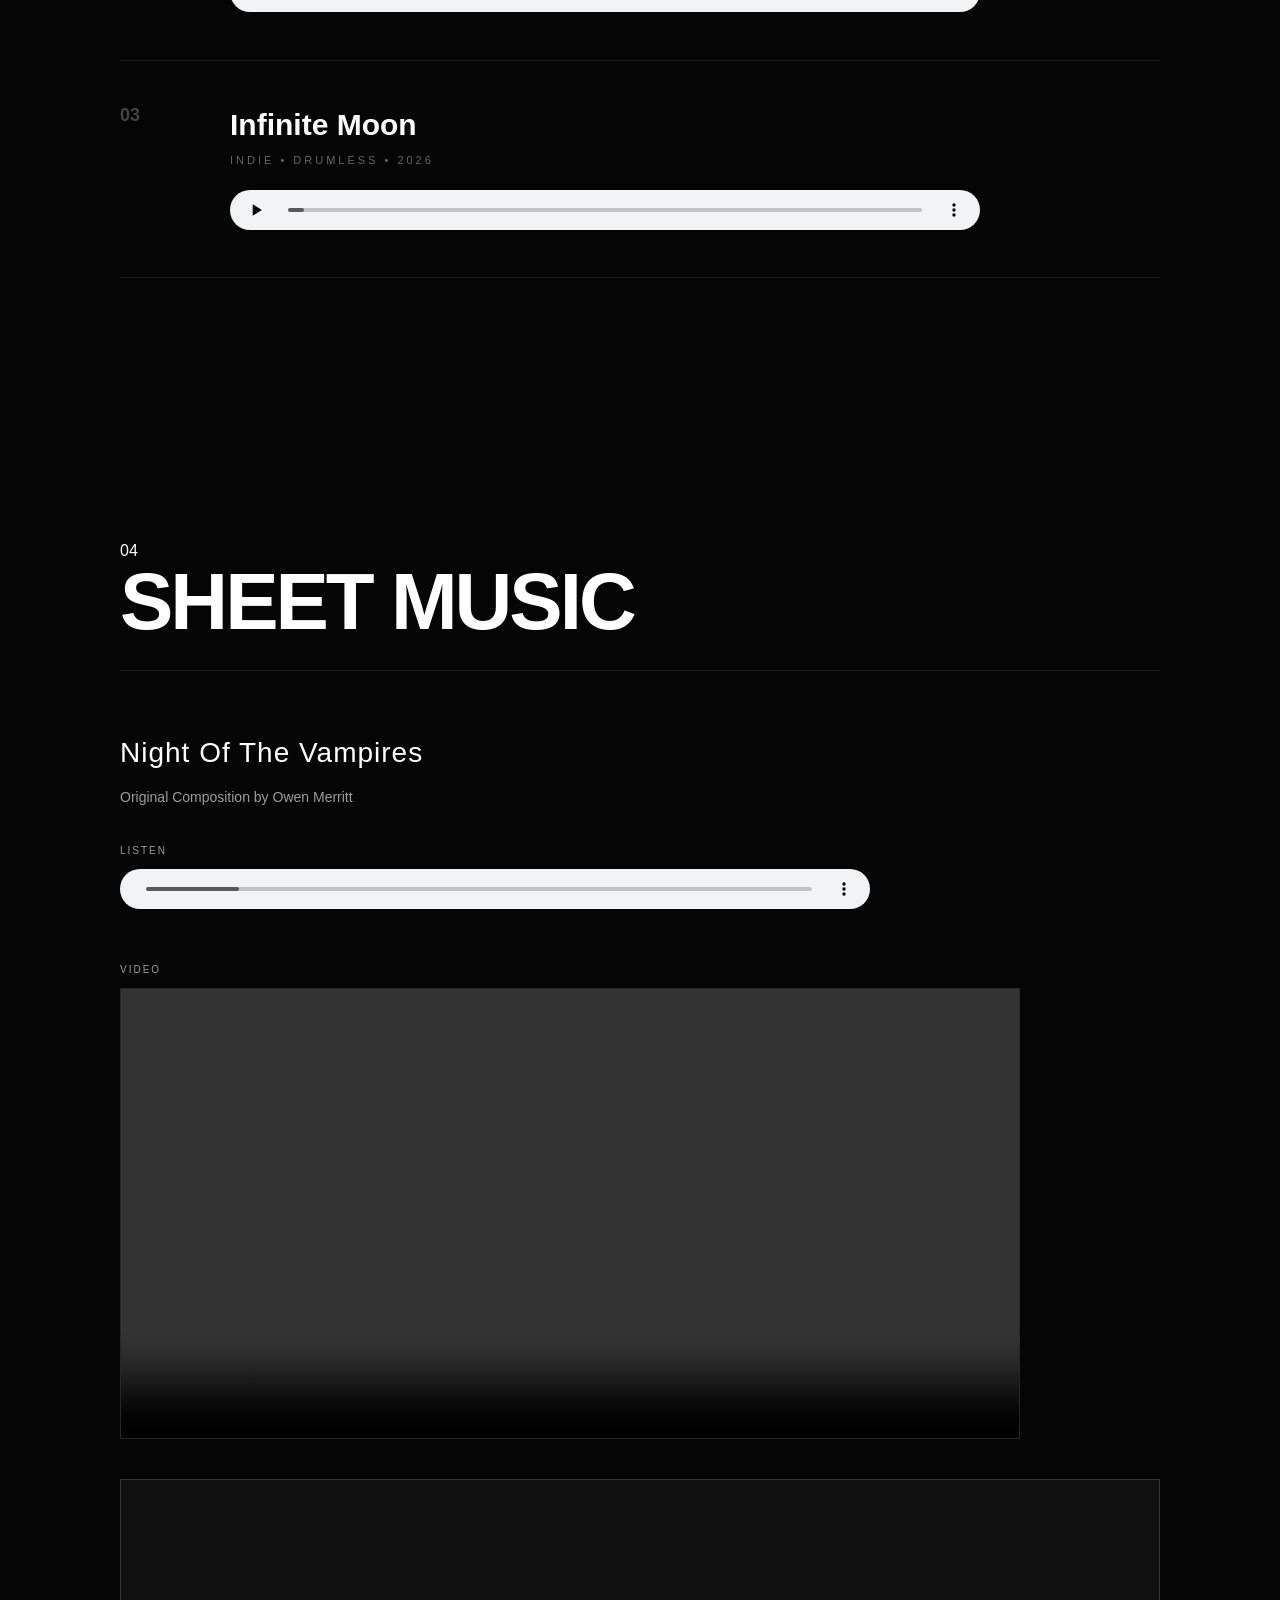
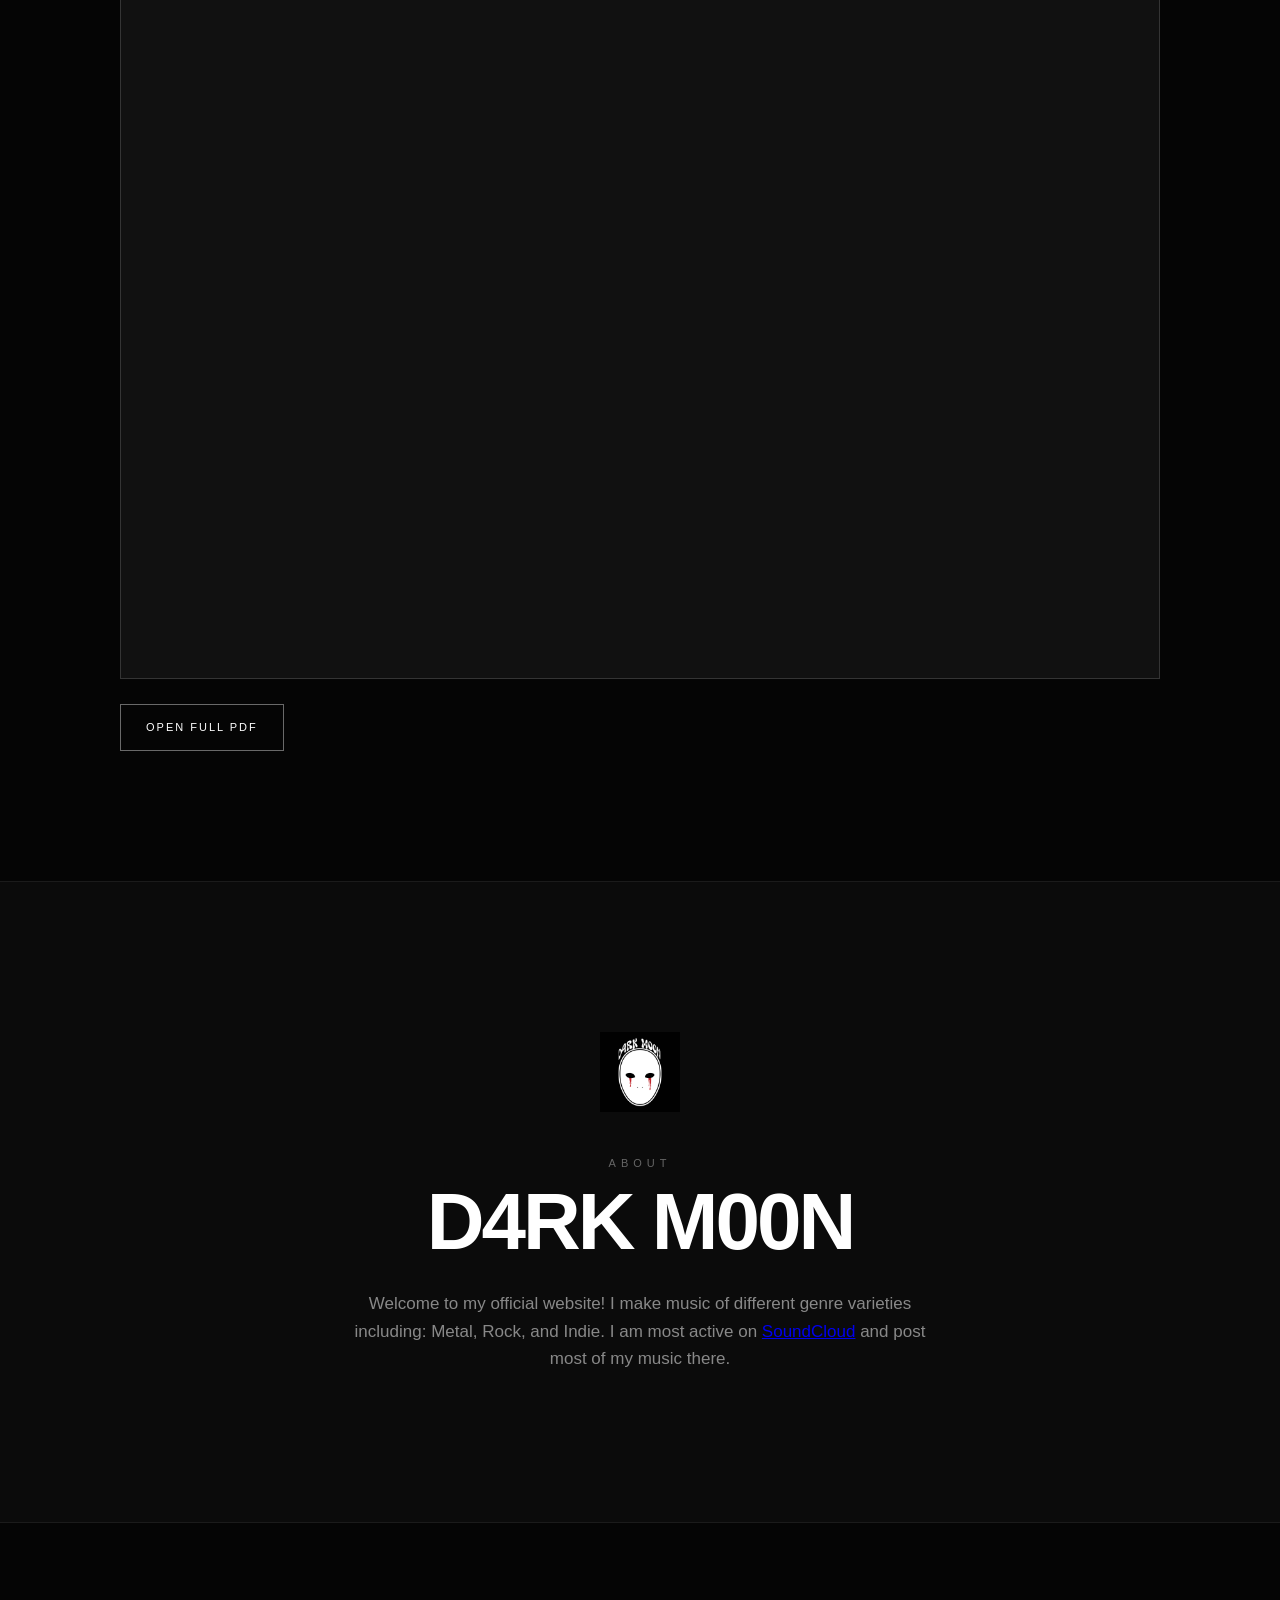
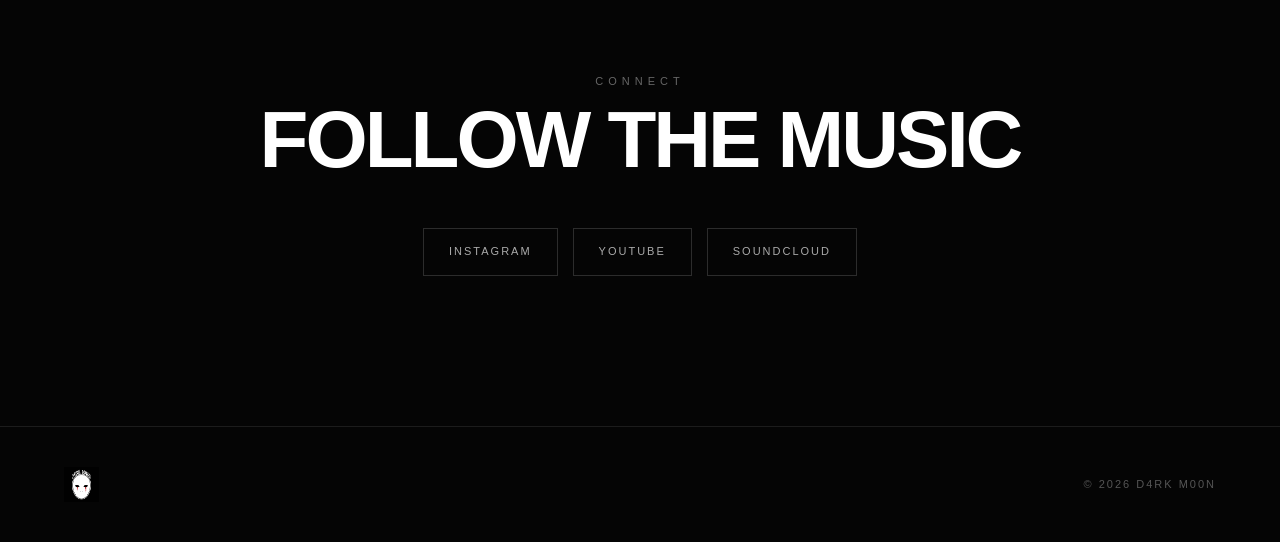
==== commit 4975ec24: "Add files via upload" ====
--- a/index.html
+++ b/index.html
@@ -24,6 +24,9 @@
         </a>
 
         <nav>
+
+            <a href="index.html">Home</a>
+            <a href="gallery.html">Gallery</a>
             <a href="#music">Music</a>
             <a href="#about">About</a>
             <a href="#contact">Contact</a>
--- a/style.css
+++ b/style.css
@@ -566,4 +566,243 @@
     max-height: 600px;
     background: #000;
     border: 1px solid rgba(255, 255, 255, 0.15);
-}+}
+/* ==================================
+ALBUM GALLERY
+================================== */
+
+.gallery-section {
+max-width: 1200px;
+margin: auto;
+padding: 160px 30px 130px;
+}
+
+.gallery-section .section-header {
+margin-bottom: 70px;
+}
+
+.gallery-section .section-header h1 {
+font-size: clamp(45px, 7vw, 80px);
+line-height: 0.95;
+text-transform: uppercase;
+letter-spacing: -3px;
+}
+
+/* ==============================
+ALBUM GRID
+============================== */
+
+.album-gallery {
+display: grid;
+grid-template-columns: repeat(3, 1fr);
+gap: 30px;
+}
+
+/* ==============================
+ALBUM CARD
+============================== */
+
+.album-card {
+min-width: 0;
+}
+
+/* ==============================
+ALBUM IMAGE
+============================== */
+
+.album-image {
+position: relative;
+width: 100%;
+aspect-ratio: 1 / 1;
+
+```
+overflow: hidden;
+
+background: #0b0b0b;
+border: 1px solid #222;
+
+transition: 0.4s ease;
+```
+
+}
+
+.album-image img {
+display: block;
+
+```
+width: 100%;
+height: 100%;
+
+object-fit: cover;
+
+transition: 0.5s ease;
+```
+
+}
+
+/* Hover effect */
+
+.album-card:hover .album-image {
+border-color: #555;
+}
+
+.album-card:hover .album-image img {
+transform: scale(1.04);
+}
+
+/* ==============================
+ALBUM INFORMATION
+============================== */
+
+.album-info {
+display: grid;
+grid-template-columns: 45px 1fr;
+
+gap: 15px;
+
+padding: 20px 0;
+
+border-bottom: 1px solid #1c1c1c;
+
+}
+
+.album-number {
+color: #444;
+
+font-size: 13px;
+font-weight: bold;
+
+letter-spacing: 1px;
+
+}
+
+.album-info h2 {
+margin-bottom: 5px;
+
+font-size: 22px;
+font-weight: 500;
+
+text-transform: uppercase;
+letter-spacing: 1px;
+
+}
+
+.album-info p {
+color: #666;
+
+font-size: 10px;
+letter-spacing: 2px;
+
+text-transform: uppercase;
+
+}
+
+/* ==============================
+MOBILE
+============================== */
+
+@media (max-width: 800px) {
+
+.gallery-section {
+    padding: 120px 20px 90px;
+}
+
+.album-gallery {
+    grid-template-columns: 1fr;
+    gap: 50px;
+}
+
+.album-info h2 {
+    font-size: 24px;
+}
+
+}
+/* ==================================
+SECRET ALBUM
+================================== */
+
+.secret-album {
+display: block;
+
+width: 100%;
+
+padding: 0;
+
+border: none;
+
+background: none;
+
+color: inherit;
+
+font: inherit;
+
+text-align: left;
+
+cursor: pointer;
+
+}
+
+/* Keep the normal album hover effect */
+
+.secret-album:hover .album-image {
+border-color: #555;
+}
+
+.secret-album:hover .album-image img {
+transform: scale(1.04);
+}
+
+/* ==============================
+SECRET MESSAGE
+============================== */
+
+.secret-message {
+max-height: 0;
+
+overflow: hidden;
+
+opacity: 0;
+
+margin-top: 0;
+
+padding: 0;
+
+border: 1px solid transparent;
+
+text-align: center;
+
+transition:
+    max-height 0.6s ease,
+    opacity 0.6s ease,
+    margin-top 0.6s ease,
+    padding 0.6s ease;
+
+}
+
+/* Revealed state */
+
+.secret-message.show {
+max-height: 300px;
+
+opacity: 1;
+
+margin-top: 25px;
+
+padding: 30px 20px;
+
+border-color: #2c2c2c;
+
+}
+
+.secret-message p {
+color: #888;
+
+font-size: 12px;
+
+letter-spacing: 4px;
+
+line-height: 2;
+
+text-transform: uppercase;
+
+}
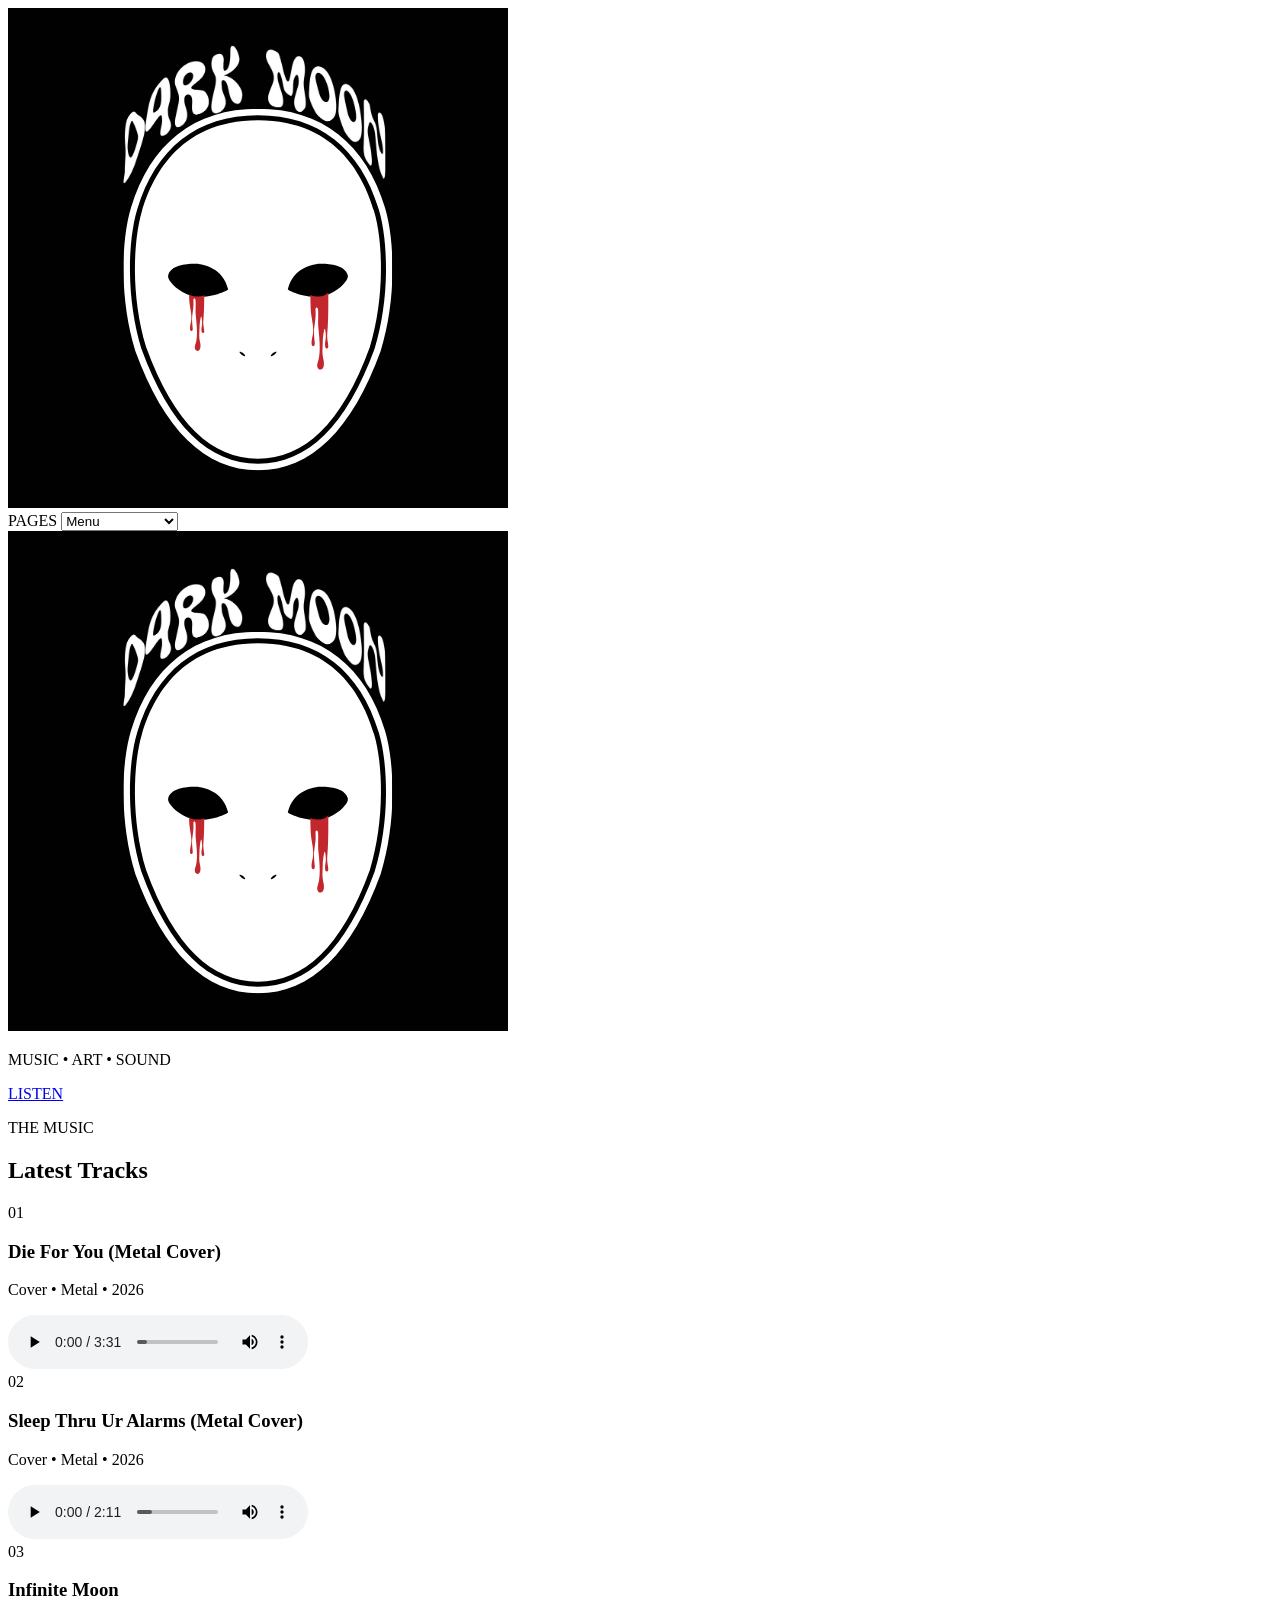
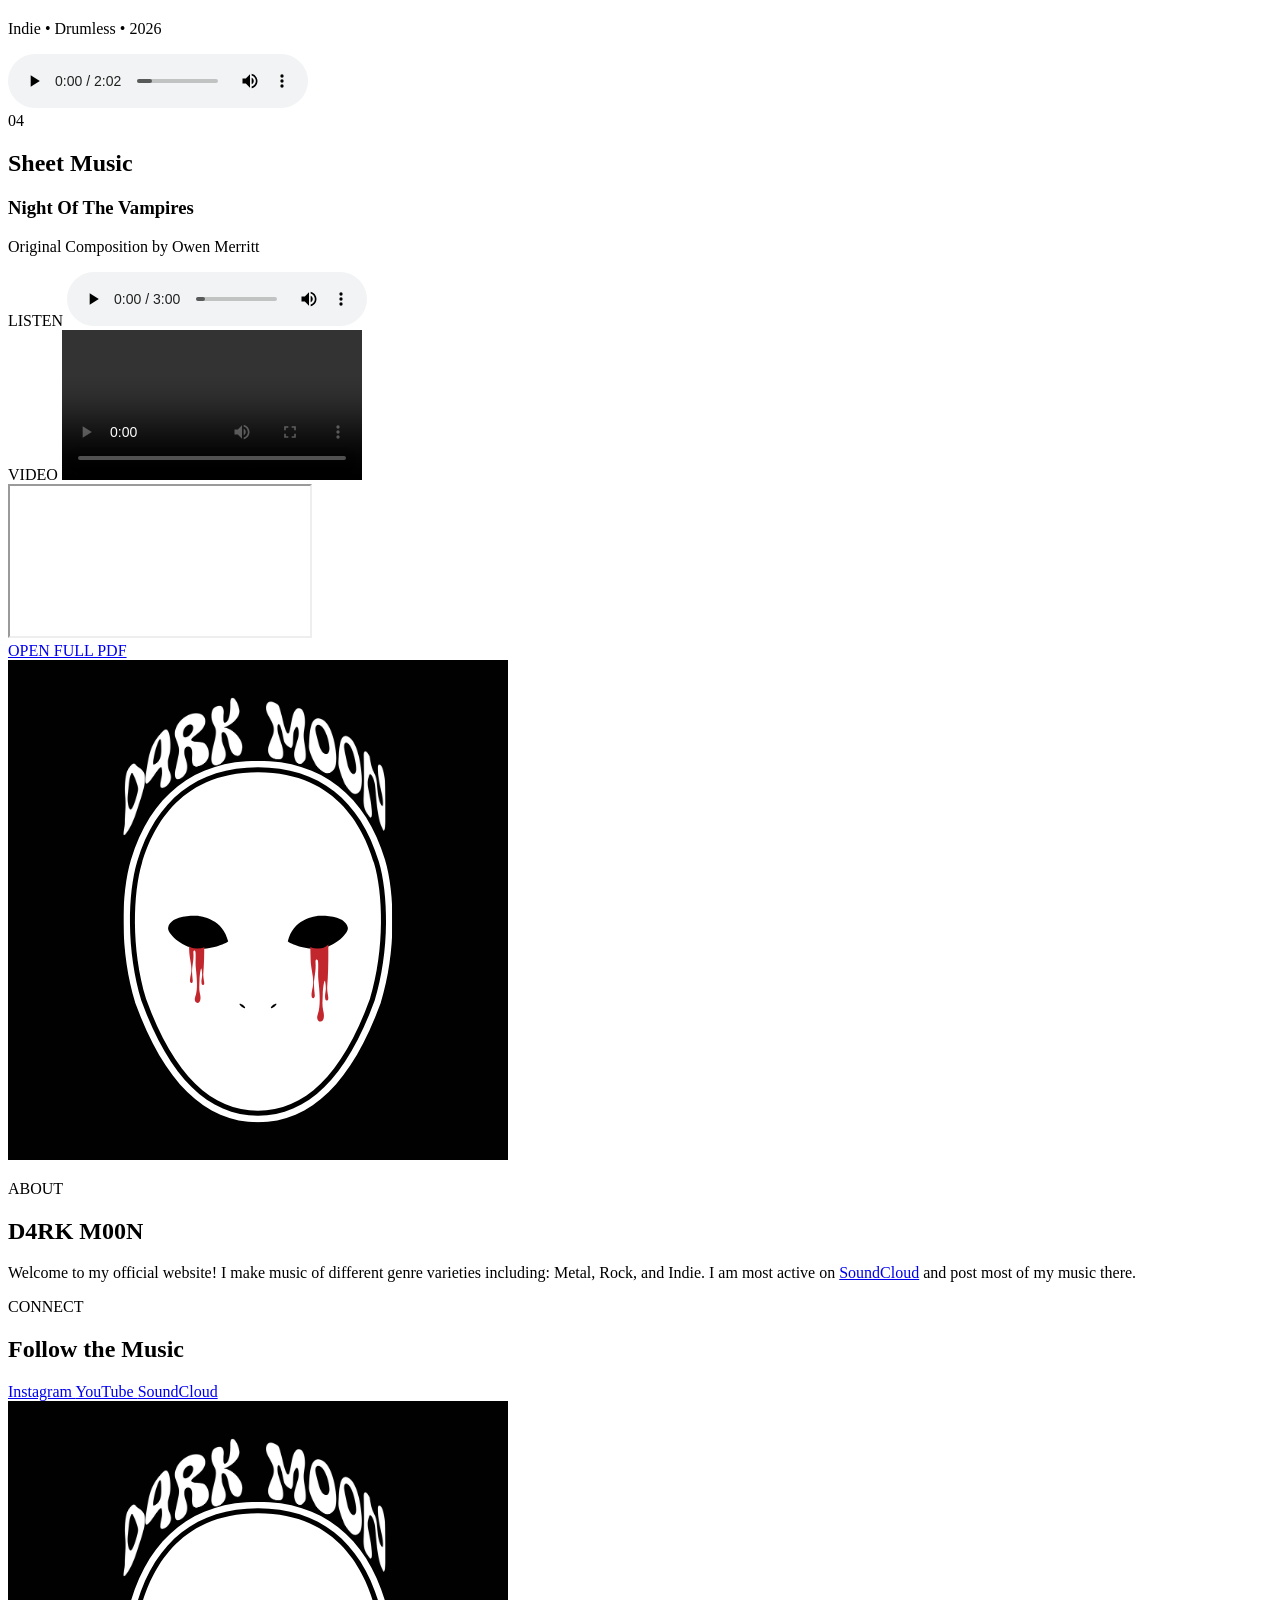
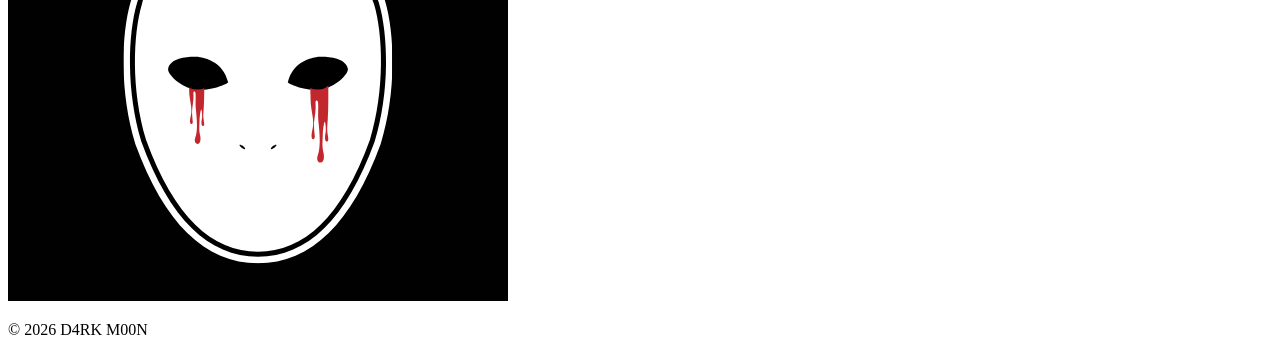
==== commit 94665309: "Add files via upload" ====
--- a/index.html
+++ b/index.html
@@ -25,12 +25,52 @@
 
         <nav>
 
-            <a href="index.html">Home</a>
-            <a href="gallery.html">Gallery</a>
-            <a href="#music">Music</a>
-            <a href="#about">About</a>
-            <a href="#contact">Contact</a>
-        </nav>
+    <div class="page-nav">
+
+        <label class="page-nav-label" for="page-navigation">
+            PAGES
+        </label>
+
+        <select
+            id="page-navigation"
+            class="page-navigation"
+            aria-label="Page navigation"
+            onchange="if (this.value) window.location.href = this.value;"
+        >
+
+            <option value="" selected>
+                Menu
+            </option>
+
+            <option value="index.html">
+                HOME
+            </option>
+
+            <option value="gallery.html">
+                GALLERY
+            </option>
+
+            <option value="music.html">
+                SOUNDCLOUD
+            </option>
+
+            <option value="index.html#sheet-music">
+                SHEET MUSIC
+            </option>
+
+            <option value="index.html#about">
+                ABOUT
+            </option>
+
+            <option value="index.html#contact">
+                CONTACT
+            </option>
+
+        </select>
+
+    </div>
+
+</nav>
 
     </header>
 
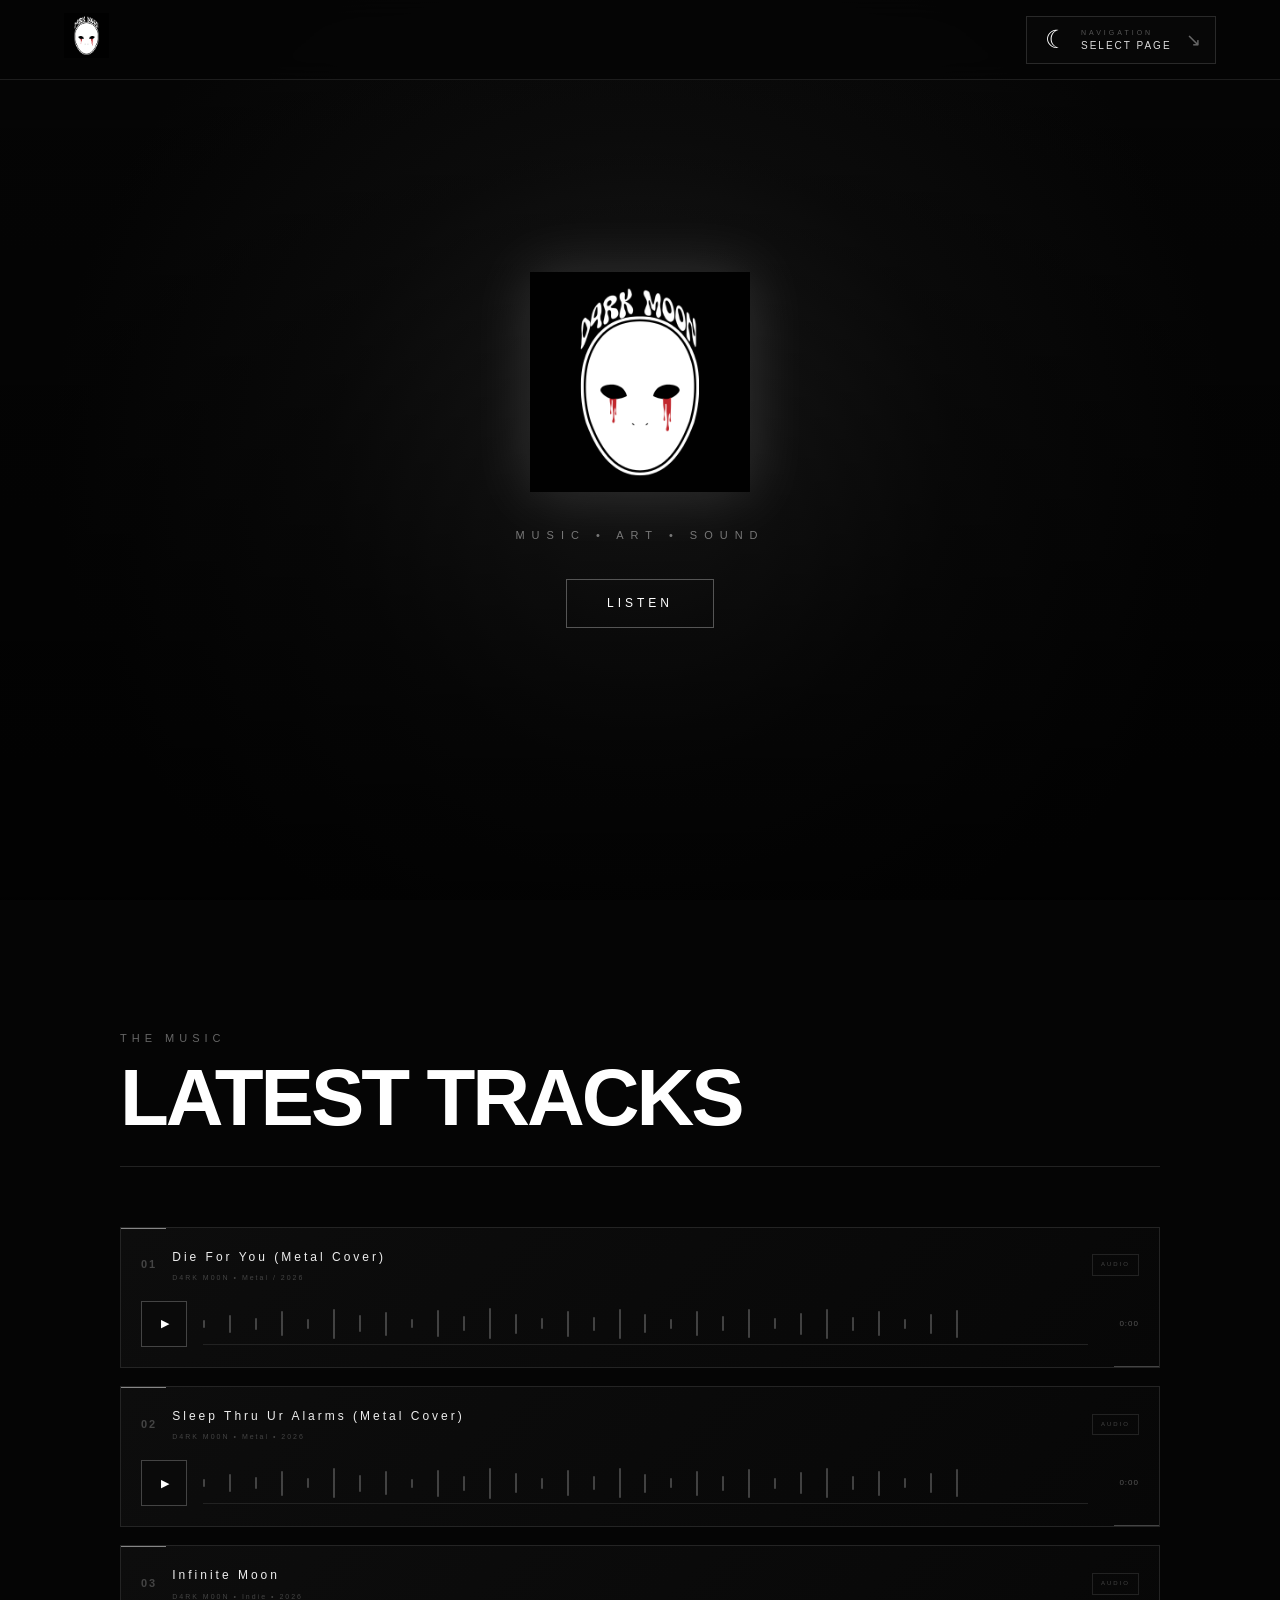
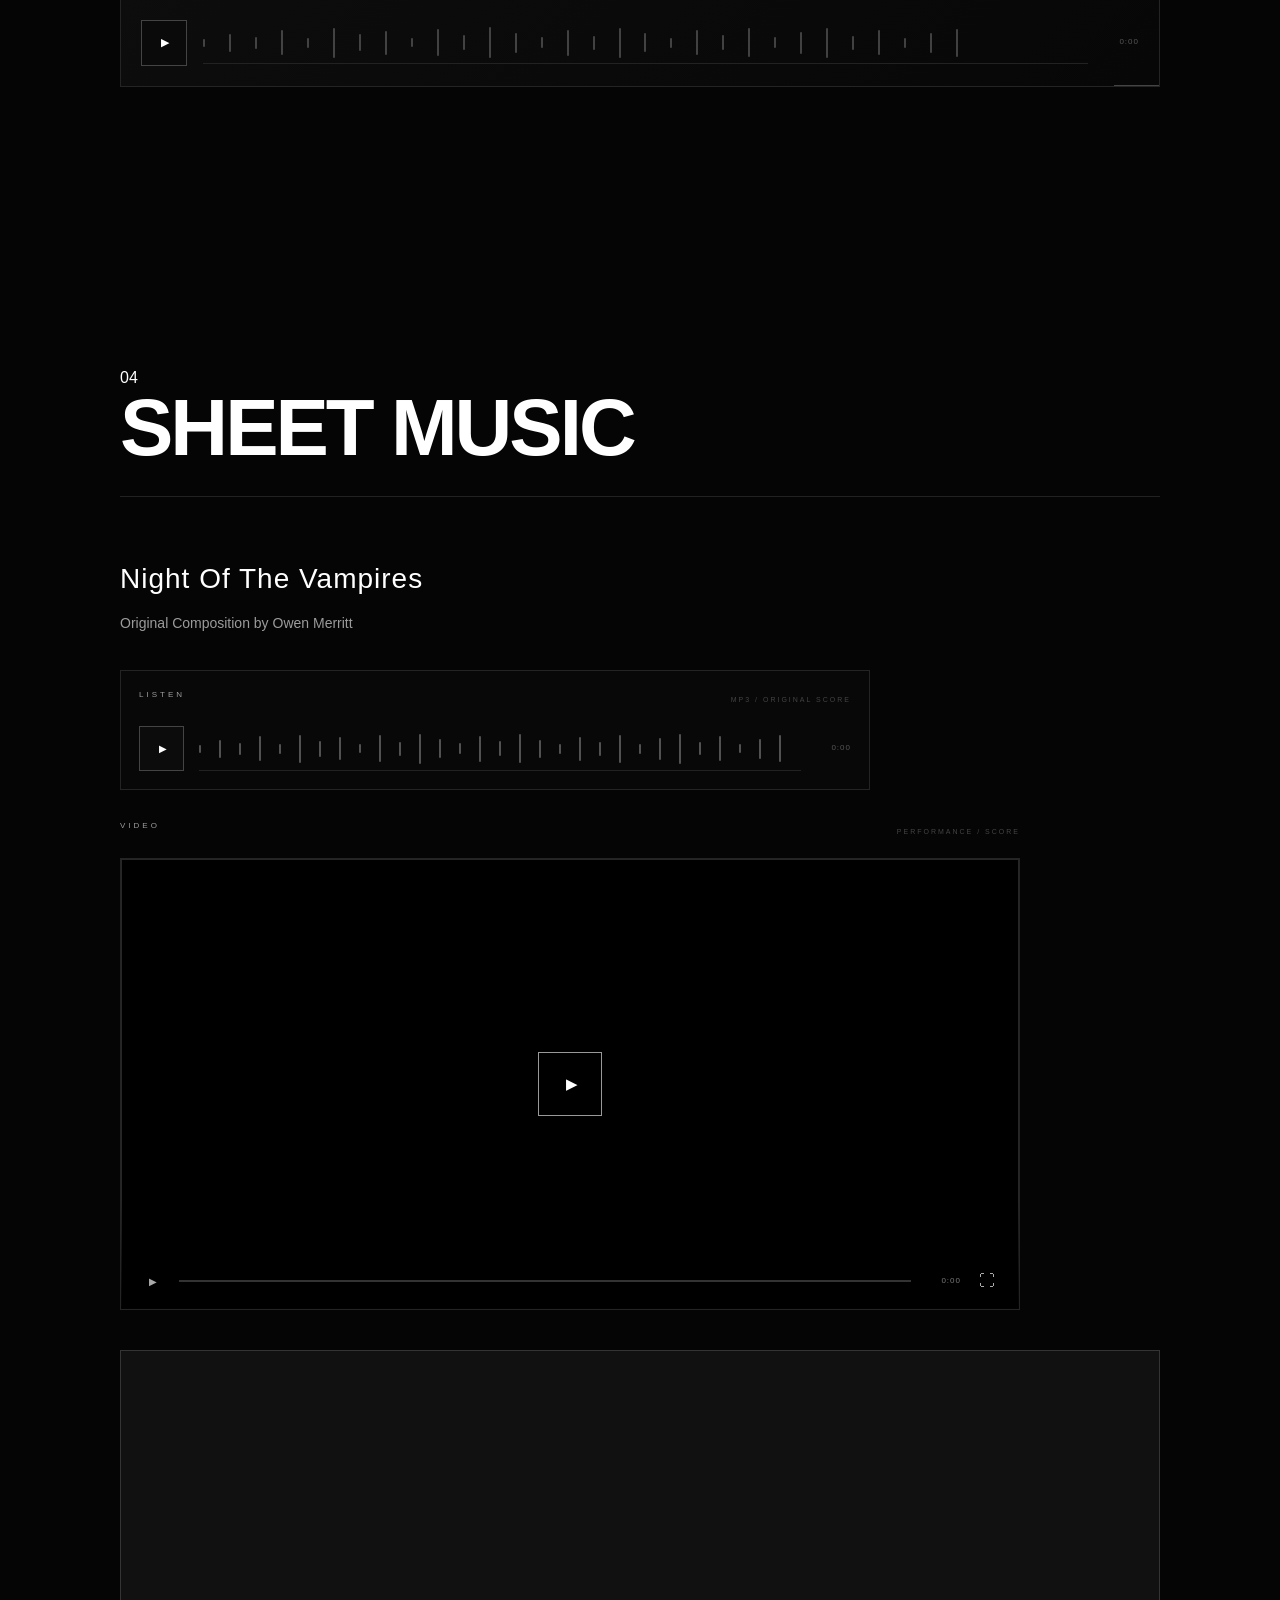
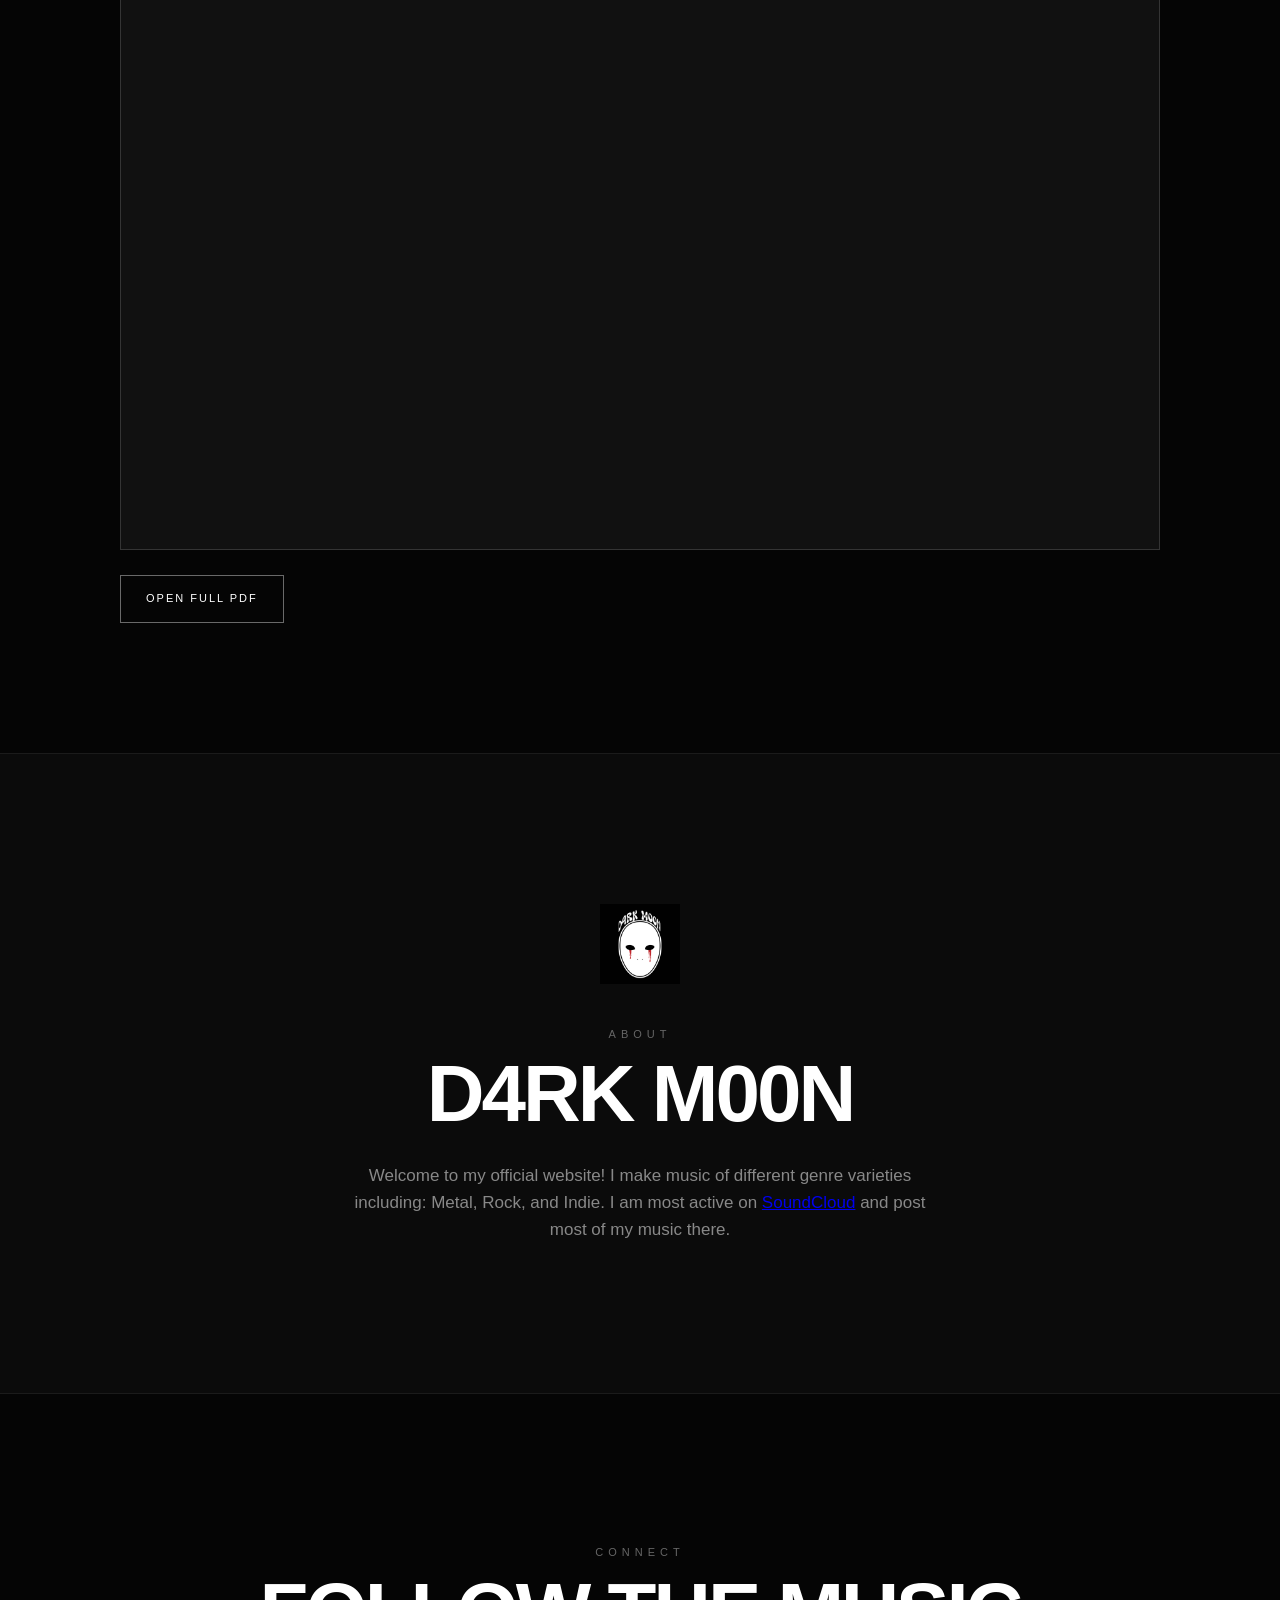
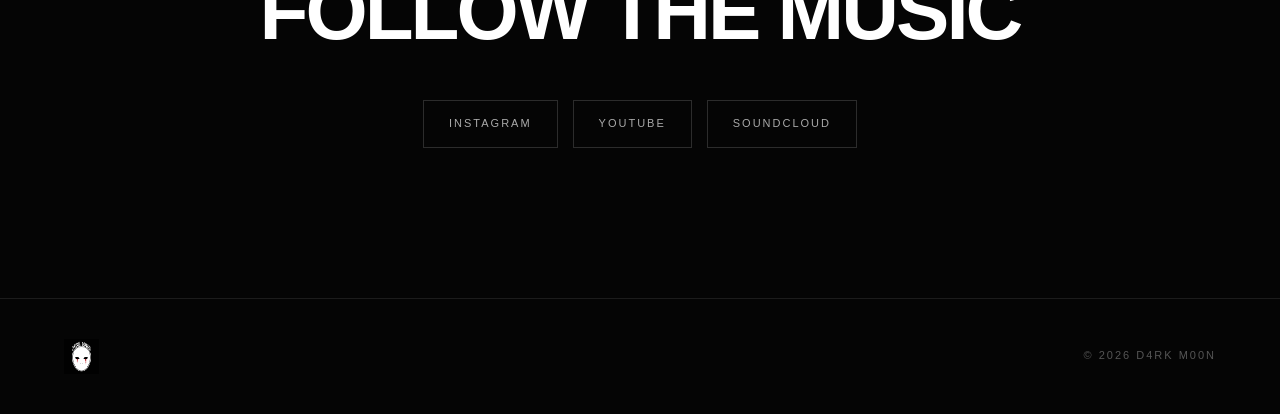
==== commit 827ae734: "Add files via upload" ====
--- a/index.html
+++ b/index.html
@@ -12,6 +12,23 @@
 
 <body>
 
+    <!-- CLEAN LOADER -->
+<div id="site-loader">
+    <div class="loader-content">
+
+        <img src="images/logo.png" alt="D4RK M00N" class="loader-logo">
+
+        <div class="loader-line">
+            <div class="loader-progress"></div>
+        </div>
+
+        <div class="loader-text">
+            D4RK M00N
+        </div>
+
+    </div>
+</div>
+
     <!-- ==============================
          NAVIGATION
     =============================== -->
@@ -26,50 +43,70 @@
         <nav>
 
     <div class="page-nav">
-
-        <label class="page-nav-label" for="page-navigation">
-            PAGES
-        </label>
-
-        <select
-            id="page-navigation"
-            class="page-navigation"
-            aria-label="Page navigation"
-            onchange="if (this.value) window.location.href = this.value;"
-        >
-
-            <option value="" selected>
-                Menu
-            </option>
-
-            <option value="index.html">
-                HOME
-            </option>
-
-            <option value="gallery.html">
-                GALLERY
-            </option>
-
-            <option value="music.html">
-                SOUNDCLOUD
-            </option>
-
-            <option value="index.html#sheet-music">
-                SHEET MUSIC
-            </option>
-
-            <option value="index.html#about">
-                ABOUT
-            </option>
-
-            <option value="index.html#contact">
-                CONTACT
-            </option>
-
-        </select>
-
-    </div>
-
+    <div class="page-menu" id="pageMenu">
+
+        <button class="page-menu-button" id="pageMenuButton" type="button">
+            <span class="menu-moon">☾</span>
+
+            <span class="menu-text">
+                <span class="menu-small">NAVIGATION</span>
+                <span class="menu-current">SELECT PAGE</span>
+            </span>
+
+            <span class="menu-arrow">↘</span>
+        </button>
+
+        <div class="page-menu-dropdown" id="pageMenuDropdown">
+
+            <div class="menu-header">
+                
+                <span>SELECT</span>
+            </div>
+
+            <a href="index.html">
+                <span class="page-number">01</span>
+                <span class="page-name">HOME</span>
+                <span class="page-symbol">↗</span>
+            </a>
+
+            <a href="gallery.html">
+                <span class="page-number">02</span>
+                <span class="page-name">GALLERY</span>
+                <span class="page-symbol">↗</span>
+            </a>
+
+            <a href="music.html">
+                <span class="page-number">03</span>
+                <span class="page-name">SOUNDCLOUD</span>
+                <span class="page-symbol">↗</span>
+            </a>
+
+            <a href="index.html#sheet-music">
+                <span class="page-number">04</span>
+                <span class="page-name">SHEET MUSIC</span>
+                <span class="page-symbol">↗</span>
+            </a>
+
+            <a href="index.html#about">
+                <span class="page-number">05</span>
+                <span class="page-name">ABOUT</span>
+                <span class="page-symbol">↗</span>
+            </a>
+
+            <a href="index.html#contact">
+                <span class="page-number">06</span>
+                <span class="page-name">CONTACT</span>
+                <span class="page-symbol">↗</span>
+            </a>
+
+            <div class="menu-footer">
+                <span>◉ ONLINE</span>
+                <span>D4RK M00N</span>
+            </div>
+
+        </div>
+    </div>
+</div>
 </nav>
 
     </header>
@@ -126,104 +163,142 @@
             </div>
 
 
-            <!-- TRACK 01 -->
-
-            <article class="track">
-
-                <div class="track-number">
-                    01
-                </div>
-
-                <div class="track-info">
-
-                    <h3>
-                        Die For You (Metal Cover)
-                    </h3>
-
-                    <p>
-                        Cover • Metal • 2026
-                    </p>
-
-                    <audio controls>
-                        <source
-                            src="music/track1.mp3"
-                            type="audio/mpeg"
-                        >
-
-                        Your browser does not support
-                        the audio player.
-                    </audio>
-
-                </div>
-
-            </article>
-
-
-            <!-- TRACK 02 -->
-
-            <article class="track">
-
-                <div class="track-number">
-                    02
-                </div>
-
-                <div class="track-info">
-
-                    <h3>
-                        Sleep Thru Ur Alarms (Metal Cover)
-                    </h3>
-
-                    <p>
-                        Cover • Metal • 2026
-                    </p>
-
-                    <audio controls>
-                        <source
-                            src="music/track2.mp3"
-                            type="audio/mpeg"
-                        >
-
-                        Your browser does not support
-                        the audio player.
-                    </audio>
-
-                </div>
-
-            </article>
-
-
-            <!-- TRACK 03 -->
-
-            <article class="track">
-
-                <div class="track-number">
-                    03
-                </div>
-
-                <div class="track-info">
-
-                    <h3>
-                        Infinite Moon
-                    </h3>
-
-                    <p>
-                        Indie • Drumless • 2026
-                    </p>
-
-                    <audio controls>
-                        <source
-                            src="music/track3.mp3"
-                            type="audio/mpeg"
-                        >
-
-                        Your browser does not support
-                        the audio player.
-                    </audio>
-
-                </div>
-
-            </article>
-
+            <div class="music-player">
+
+    <div class="player-top">
+        <span class="track-number">01</span>
+
+        <div class="track-info">
+            <h3>Die For You (Metal Cover)</h3>
+            <span> D4RK M00N • Metal / 2026</span>
+        </div>
+
+        <span class="track-status">AUDIO</span>
+    </div>
+
+    <div class="player-main">
+
+        <button class="play-button" type="button">
+            <span class="play-icon">▶</span>
+        </button>
+
+        <div class="wave-area">
+
+            <div class="fake-wave">
+                <i></i><i></i><i></i><i></i><i></i>
+                <i></i><i></i><i></i><i></i><i></i>
+                <i></i><i></i><i></i><i></i><i></i>
+                <i></i><i></i><i></i><i></i><i></i>
+                <i></i><i></i><i></i><i></i><i></i>
+                <i></i><i></i><i></i><i></i><i></i>
+                <i></i><i></i><i></i><i></i><i></i>
+            </div>
+
+            <div class="progress-track">
+                <div class="progress-fill"></div>
+            </div>
+
+        </div>
+
+        <span class="time-display">0:00</span>
+
+    </div>
+
+    <audio src="music/track1.mp3"></audio>
+
+</div>
+
+
+<div class="music-player">
+
+    <div class="player-top">
+        <span class="track-number">02</span>
+
+        <div class="track-info">
+            <h3>Sleep Thru Ur Alarms (Metal Cover)</h3>
+            <span>D4RK M00N • Metal • 2026</span>
+        </div>
+
+        <span class="track-status">AUDIO</span>
+    </div>
+
+    <div class="player-main">
+
+        <button class="play-button" type="button">
+            <span class="play-icon">▶</span>
+        </button>
+
+        <div class="wave-area">
+
+            <div class="fake-wave">
+                <i></i><i></i><i></i><i></i><i></i>
+                <i></i><i></i><i></i><i></i><i></i>
+                <i></i><i></i><i></i><i></i><i></i>
+                <i></i><i></i><i></i><i></i><i></i>
+                <i></i><i></i><i></i><i></i><i></i>
+                <i></i><i></i><i></i><i></i><i></i>
+                <i></i><i></i><i></i><i></i><i></i>
+            </div>
+
+            <div class="progress-track">
+                <div class="progress-fill"></div>
+            </div>
+
+        </div>
+
+        <span class="time-display">0:00</span>
+
+    </div>
+
+    <audio src="music/track2.mp3"></audio>
+
+</div>
+
+
+<div class="music-player">
+
+    <div class="player-top">
+        <span class="track-number">03</span>
+
+        <div class="track-info">
+            <h3>Infinite Moon</h3>
+            <span>D4RK M00N • Indie • 2026</span>
+        </div>
+
+        <span class="track-status">AUDIO</span>
+    </div>
+
+    <div class="player-main">
+
+        <button class="play-button" type="button">
+            <span class="play-icon">▶</span>
+        </button>
+
+        <div class="wave-area">
+
+            <div class="fake-wave">
+                <i></i><i></i><i></i><i></i><i></i>
+                <i></i><i></i><i></i><i></i><i></i>
+                <i></i><i></i><i></i><i></i><i></i>
+                <i></i><i></i><i></i><i></i><i></i>
+                <i></i><i></i><i></i><i></i><i></i>
+                <i></i><i></i><i></i><i></i><i></i>
+                <i></i><i></i><i></i><i></i><i></i>
+            </div>
+
+            <div class="progress-track">
+                <div class="progress-fill"></div>
+            </div>
+
+        </div>
+
+        <span class="time-display">0:00</span>
+
+    </div>
+
+    <audio src="music/track3.mp3"></audio>
+
+</div>
         </section>
 
         <!-- Sheet Music Section -->
@@ -240,19 +315,115 @@
             <p>Original Composition by Owen Merritt</p>
 
             <div class="sheet-music-audio">
-                <span class="audio-label">LISTEN</span>
-                <audio controls>
-                    <source src="sheet-music/Night Of The Vampires V2.2.mp3" type="audio/mpeg">
-                    Your browser does not support the audio element.
-                </audio>
-            </div>
+
+    <div class="sheet-audio-header">
+        <span class="audio-label">LISTEN</span>
+        <span class="audio-type">MP3 / ORIGINAL SCORE</span>
+    </div>
+
+    <div class="sheet-audio-player">
+
+        <button class="sheet-play-button" type="button">
+            <span class="sheet-play-icon">▶</span>
+        </button>
+
+        <div class="sheet-audio-main">
+
+            <div class="sheet-waveform">
+                <span></span>
+                <span></span>
+                <span></span>
+                <span></span>
+                <span></span>
+                <span></span>
+                <span></span>
+                <span></span>
+                <span></span>
+                <span></span>
+                <span></span>
+                <span></span>
+                <span></span>
+                <span></span>
+                <span></span>
+                <span></span>
+                <span></span>
+                <span></span>
+                <span></span>
+                <span></span>
+                <span></span>
+                <span></span>
+                <span></span>
+                <span></span>
+                <span></span>
+                <span></span>
+                <span></span>
+                <span></span>
+                <span></span>
+                <span></span>
+                <span></span>
+            </div>
+
+            <div class="sheet-audio-progress">
+                <div class="sheet-audio-progress-fill"></div>
+            </div>
+
+        </div>
+
+        <span class="sheet-audio-time">0:00</span>
+
+    </div>
+
+    <audio class="sheet-audio-element">
+        <source src="sheet-music/Night Of The Vampires V2.2.mp3" type="audio/mpeg">
+        Your browser does not support the audio element.
+    </audio>
+
+</div>
             <div class="sheet-music-video">
-    <span class="audio-label">VIDEO</span>
-
-    <video controls playsinline preload="metadata">
-        <source src="./sheet-music/Night Of The Vampires V2.2.mp4" type="video/mp4">
-        Your browser does not support the video element.
-    </video>
+
+    <div class="sheet-video-header">
+        <span class="audio-label">VIDEO</span>
+        <span class="video-type">PERFORMANCE / SCORE</span>
+    </div>
+
+    <div class="sheet-video-player">
+
+        <video
+            class="sheet-video-element"
+            preload="metadata"
+            playsinline
+        >
+            <source src="Night Of The Vampires V2.2.mp4" type="video/mp4">
+            Your browser does not support the video element.
+        </video>
+
+        <div class="sheet-video-overlay">
+            <button class="sheet-video-play" type="button">
+                <span>▶</span>
+            </button>
+        </div>
+
+        <div class="sheet-video-controls">
+
+            <button class="video-control-button video-play-button" type="button">
+                ▶
+            </button>
+
+            <div class="video-progress">
+                <div class="video-progress-fill"></div>
+            </div>
+
+            <span class="video-time">0:00</span>
+
+            <button class="video-fullscreen-button" type="button">
+                ⛶
+            </button>
+
+        </div>
+
+    </div>
+
+</div>
     
 </div>
         </div>
@@ -356,7 +527,395 @@
         </p>
 
     </footer>
-
-
+    <script>
+
+window.addEventListener("load", function () {
+
+    const loadingScreen =
+        document.getElementById("loading-screen");
+
+    setTimeout(function () {
+
+        loadingScreen.classList.add("loaded");
+
+    }, 500);
+
+});
+
+</script>
+<script>
+const pageMenu = document.getElementById("pageMenu");
+const pageMenuButton = document.getElementById("pageMenuButton");
+
+pageMenuButton.addEventListener("click", function () {
+    const isOpen = pageMenu.classList.toggle("open");
+
+    pageMenuButton.setAttribute(
+        "aria-expanded",
+        isOpen ? "true" : "false"
+    );
+});
+
+/* Close when clicking outside */
+
+document.addEventListener("click", function (event) {
+
+    if (!pageMenu.contains(event.target)) {
+        pageMenu.classList.remove("open");
+
+        pageMenuButton.setAttribute(
+            "aria-expanded",
+            "false"
+        );
+    }
+
+});
+
+/* Close with Escape */
+
+document.addEventListener("keydown", function (event) {
+
+    if (event.key === "Escape") {
+        pageMenu.classList.remove("open");
+
+        pageMenuButton.setAttribute(
+            "aria-expanded",
+            "false"
+        );
+    }
+
+});
+</script>
+<script>
+window.addEventListener("load", function () {
+
+    const loader = document.getElementById("site-loader");
+
+    setTimeout(function () {
+        loader.classList.add("loaded");
+    }, 400);
+
+});
+</script>
+<script>
+document.querySelectorAll(".music-player").forEach(player => {
+
+    const audio = player.querySelector("audio");
+    const button = player.querySelector(".play-button");
+    const icon = player.querySelector(".play-icon");
+    const progress = player.querySelector(".progress-fill");
+    const progressTrack = player.querySelector(".progress-track");
+    const timeDisplay = player.querySelector(".time-display");
+
+    button.addEventListener("click", () => {
+
+        /* Stop every other player */
+
+        document.querySelectorAll(".music-player").forEach(otherPlayer => {
+
+            const otherAudio = otherPlayer.querySelector("audio");
+
+            if (otherPlayer !== player) {
+                otherAudio.pause();
+                otherPlayer.classList.remove("playing");
+
+                const otherIcon =
+                    otherPlayer.querySelector(".play-icon");
+
+                otherIcon.textContent = "▶";
+            }
+
+        });
+
+
+        /* Play / pause */
+
+        if (audio.paused) {
+
+            audio.play();
+
+            player.classList.add("playing");
+
+            icon.textContent = "Ⅱ";
+
+        } else {
+
+            audio.pause();
+
+            player.classList.remove("playing");
+
+            icon.textContent = "▶";
+
+        }
+
+    });
+
+
+    /* Update progress */
+
+    audio.addEventListener("timeupdate", () => {
+
+        if (!audio.duration) return;
+
+        const percent =
+            (audio.currentTime / audio.duration) * 100;
+
+        progress.style.width = percent + "%";
+
+        const minutes =
+            Math.floor(audio.currentTime / 60);
+
+        const seconds =
+            Math.floor(audio.currentTime % 60)
+                .toString()
+                .padStart(2, "0");
+
+        timeDisplay.textContent =
+            minutes + ":" + seconds;
+
+    });
+
+
+    /* Click waveform to seek */
+
+    progressTrack.addEventListener("click", (event) => {
+
+        const rect =
+            progressTrack.getBoundingClientRect();
+
+        const percent =
+            (event.clientX - rect.left) / rect.width;
+
+        audio.currentTime =
+            percent * audio.duration;
+
+    });
+
+
+    /* Reset when finished */
+
+    audio.addEventListener("ended", () => {
+
+        player.classList.remove("playing");
+
+        icon.textContent = "▶";
+
+        progress.style.width = "0%";
+
+        timeDisplay.textContent = "0:00";
+
+    });
+
+});
+</script>
+<script>
+const sheetPlayer = document.querySelector(".sheet-music-audio");
+
+if (sheetPlayer) {
+
+    const audio = sheetPlayer.querySelector(".sheet-audio-element");
+    const button = sheetPlayer.querySelector(".sheet-play-button");
+    const icon = sheetPlayer.querySelector(".sheet-play-icon");
+    const progress = sheetPlayer.querySelector(".sheet-audio-progress");
+    const fill = sheetPlayer.querySelector(".sheet-audio-progress-fill");
+    const time = sheetPlayer.querySelector(".sheet-audio-time");
+
+
+    button.addEventListener("click", function () {
+
+        if (audio.paused) {
+
+            audio.play();
+
+            sheetPlayer.classList.add("playing");
+
+            icon.textContent = "Ⅱ";
+
+        } else {
+
+            audio.pause();
+
+            sheetPlayer.classList.remove("playing");
+
+            icon.textContent = "▶";
+
+        }
+
+    });
+
+
+    audio.addEventListener("timeupdate", function () {
+
+        if (!audio.duration) return;
+
+        const percent =
+            (audio.currentTime / audio.duration) * 100;
+
+        fill.style.width = percent + "%";
+
+
+        const minutes =
+            Math.floor(audio.currentTime / 60);
+
+        const seconds =
+            Math.floor(audio.currentTime % 60)
+            .toString()
+            .padStart(2, "0");
+
+        time.textContent =
+            minutes + ":" + seconds;
+
+    });
+
+
+    progress.addEventListener("click", function (event) {
+
+        if (!audio.duration) return;
+
+        const rect = progress.getBoundingClientRect();
+
+        const percent =
+            (event.clientX - rect.left) / rect.width;
+
+        audio.currentTime =
+            percent * audio.duration;
+
+    });
+
+
+    audio.addEventListener("ended", function () {
+
+        sheetPlayer.classList.remove("playing");
+
+        icon.textContent = "▶";
+
+        fill.style.width = "0%";
+
+        time.textContent = "0:00";
+
+    });
+
+}
+</script>
+<script>
+const sheetVideoPlayer = document.querySelector(".sheet-video-player");
+
+if (sheetVideoPlayer) {
+
+    const video = sheetVideoPlayer.querySelector(".sheet-video-element");
+    const centerPlay = sheetVideoPlayer.querySelector(".sheet-video-play");
+    const playButton = sheetVideoPlayer.querySelector(".video-play-button");
+    const progress = sheetVideoPlayer.querySelector(".video-progress");
+    const progressFill = sheetVideoPlayer.querySelector(".video-progress-fill");
+    const timeDisplay = sheetVideoPlayer.querySelector(".video-time");
+    const fullscreenButton = sheetVideoPlayer.querySelector(".video-fullscreen-button");
+
+
+    /* PLAY / PAUSE */
+
+    function toggleVideo() {
+
+        if (video.paused) {
+
+            video.play();
+            sheetVideoPlayer.classList.add("playing");
+
+            centerPlay.innerHTML = "<span>Ⅱ</span>";
+            playButton.textContent = "Ⅱ";
+
+        } else {
+
+            video.pause();
+            sheetVideoPlayer.classList.remove("playing");
+
+            centerPlay.innerHTML = "<span>▶</span>";
+            playButton.textContent = "▶";
+        }
+    }
+
+
+    centerPlay.addEventListener("click", toggleVideo);
+
+    playButton.addEventListener("click", toggleVideo);
+
+
+    /* UPDATE PROGRESS */
+
+    video.addEventListener("timeupdate", function () {
+
+        if (!video.duration) return;
+
+        const percent =
+            (video.currentTime / video.duration) * 100;
+
+        progressFill.style.width = percent + "%";
+
+        const minutes =
+            Math.floor(video.currentTime / 60);
+
+        const seconds =
+            Math.floor(video.currentTime % 60)
+            .toString()
+            .padStart(2, "0");
+
+        timeDisplay.textContent =
+            minutes + ":" + seconds;
+    });
+
+
+    /* SEEK */
+
+    progress.addEventListener("click", function(event) {
+
+        if (!video.duration) return;
+
+        const rect =
+            progress.getBoundingClientRect();
+
+        const percent =
+            (event.clientX - rect.left) / rect.width;
+
+        video.currentTime =
+            percent * video.duration;
+    });
+
+
+    /* FULLSCREEN */
+
+    fullscreenButton.addEventListener("click", function() {
+
+        if (video.requestFullscreen) {
+
+            video.requestFullscreen();
+
+        } else if (video.webkitRequestFullscreen) {
+
+            video.webkitRequestFullscreen();
+        }
+    });
+
+
+    /* VIDEO ENDED */
+
+    video.addEventListener("ended", function() {
+
+        sheetVideoPlayer.classList.remove("playing");
+
+        centerPlay.innerHTML = "<span>▶</span>";
+        playButton.textContent = "▶";
+
+        progressFill.style.width = "0%";
+        timeDisplay.textContent = "0:00";
+    });
+
+
+    /* CLICK VIDEO TO PLAY */
+
+    video.addEventListener("click", function() {
+        toggleVideo();
+    });
+
+}
+</script>
 </body>
 </html>
--- a/style.css
+++ b/style.css
@@ -0,0 +1,2786 @@
+/* ==================================
+   RESET
+================================== */
+
+* {
+    margin: 0;
+    padding: 0;
+    box-sizing: border-box;
+}
+
+html {
+    scroll-behavior: smooth;
+}
+
+body {
+    background: #050505;
+    color: #ffffff;
+
+    font-family:
+        Arial,
+        Helvetica,
+        sans-serif;
+
+    line-height: 1.6;
+}
+
+
+/* ==================================
+   NAVIGATION
+================================== */
+
+.navbar {
+    position: fixed;
+
+    top: 0;
+    left: 0;
+
+    width: 100%;
+
+    height: 80px;
+
+    padding: 15px 5%;
+
+    display: flex;
+
+    justify-content: space-between;
+    align-items: center;
+
+    z-index: 1000;
+
+    background: rgba(5, 5, 5, 0.85);
+
+    border-bottom: 1px solid #1d1d1d;
+
+    backdrop-filter: blur(12px);
+}
+
+.logo img {
+    width: 45px;
+
+    height: 45px;
+
+    object-fit: contain;
+
+}
+
+.navbar nav {
+    display: flex;
+
+    gap: 35px;
+}
+
+.navbar nav a {
+    color: #aaa;
+
+    text-decoration: none;
+
+    font-size: 12px;
+
+    letter-spacing: 3px;
+
+    text-transform: uppercase;
+
+    transition: 0.3s;
+}
+
+.navbar nav a:hover {
+    color: #ffffff;
+}
+
+
+/* ==================================
+   HERO
+================================== */
+
+.hero {
+    position: relative;
+
+    min-height: 100vh;
+
+    display: flex;
+
+    justify-content: center;
+    align-items: center;
+
+    text-align: center;
+
+    overflow: hidden;
+
+    background:
+        radial-gradient(
+            circle at center,
+            #202020 0%,
+            #0c0c0c 40%,
+            #050505 75%
+        );
+}
+
+.hero-overlay {
+    position: absolute;
+
+    inset: 0;
+
+    background:
+        linear-gradient(
+            180deg,
+            transparent,
+            rgba(0, 0, 0, 0.7)
+        );
+}
+
+.hero-content {
+    position: relative;
+
+    z-index: 1;
+
+    display: flex;
+
+    flex-direction: column;
+
+    align-items: center;
+}
+
+.hero-logo {
+    width: 220px;
+
+    max-width: 70vw;
+
+    margin-bottom: 35px;
+
+    filter:
+        drop-shadow(
+            0 0 30px rgba(255, 255, 255, 0.15)
+        );
+}
+
+.hero-subtitle {
+    color: #777;
+
+    font-size: 11px;
+
+    letter-spacing: 7px;
+
+    margin-bottom: 35px;
+}
+
+.hero-button {
+    padding: 14px 40px;
+
+    border: 1px solid #555;
+
+    color: #ffffff;
+
+    text-decoration: none;
+
+    font-size: 12px;
+
+    letter-spacing: 4px;
+
+    transition: 0.3s;
+}
+
+.hero-button:hover {
+    background: #ffffff;
+
+    color: #000000;
+}
+
+
+/* ==================================
+   MUSIC SECTION
+================================== */
+
+.music-section {
+    max-width: 1100px;
+
+    margin: auto;
+
+    padding: 130px 30px;
+}
+
+.section-header {
+    margin-bottom: 60px;
+
+    border-bottom: 1px solid #222;
+
+    padding-bottom: 30px;
+}
+
+.section-label {
+    color: #666;
+
+    font-size: 11px;
+
+    letter-spacing: 5px;
+
+    margin-bottom: 12px;
+}
+
+.section-header h2,
+.about-section h2,
+.contact-section h2 {
+    font-size: clamp(45px, 7vw, 80px);
+
+    line-height: 0.95;
+
+    text-transform: uppercase;
+
+    letter-spacing: -3px;
+}
+
+
+/* ==================================
+   TRACKS
+================================== */
+
+.track {
+    display: grid;
+
+    grid-template-columns: 80px 1fr;
+
+    gap: 30px;
+
+    padding: 40px 0;
+
+    border-bottom: 1px solid #1c1c1c;
+}
+
+.track-number {
+    color: #444;
+
+    font-size: 18px;
+
+    font-weight: bold;
+}
+
+.track-info h3 {
+    font-size: 30px;
+
+    margin-bottom: 3px;
+}
+
+.track-info > p {
+    color: #666;
+
+    font-size: 11px;
+
+    letter-spacing: 3px;
+
+    text-transform: uppercase;
+
+    margin-bottom: 20px;
+}
+
+.track audio {
+    width: 100%;
+
+    max-width: 750px;
+
+    height: 40px;
+}
+
+
+/* ==================================
+   ABOUT
+================================== */
+
+.about-section {
+    padding: 150px 30px;
+
+    text-align: center;
+
+    background: #0b0b0b;
+
+    border-top: 1px solid #1b1b1b;
+
+    border-bottom: 1px solid #1b1b1b;
+}
+
+.about-logo {
+    width: 80px;
+
+    margin-bottom: 35px;
+}
+
+.about-section h2 {
+    margin-bottom: 30px;
+}
+
+.about-text {
+    max-width: 600px;
+
+    margin: auto;
+
+    color: #888;
+
+    font-size: 17px;
+}
+
+
+/* ==================================
+   CONTACT / SOCIALS
+================================== */
+
+.contact-section {
+    padding: 150px 30px;
+
+    text-align: center;
+}
+
+.contact-section h2 {
+    margin-bottom: 50px;
+}
+
+.social-links {
+    display: flex;
+
+    justify-content: center;
+
+    flex-wrap: wrap;
+
+    gap: 15px;
+}
+
+.social-links a {
+    padding: 14px 25px;
+
+    border: 1px solid #2c2c2c;
+
+    color: #aaa;
+
+    text-decoration: none;
+
+    font-size: 11px;
+
+    letter-spacing: 2px;
+
+    text-transform: uppercase;
+
+    transition: 0.3s;
+}
+
+.social-links a:hover {
+    background: #ffffff;
+
+    color: #000000;
+}
+
+
+/* ==================================
+   FOOTER
+================================== */
+
+footer {
+    padding: 40px 5%;
+
+    display: flex;
+
+    justify-content: space-between;
+
+    align-items: center;
+
+    border-top: 1px solid #1c1c1c;
+
+    color: #555;
+
+    font-size: 11px;
+
+    letter-spacing: 2px;
+}
+
+.footer-logo {
+    width: 35px;
+
+    height: 35px;
+
+    object-fit: contain;
+}
+
+
+/* ==================================
+   MOBILE
+================================== */
+
+@media (max-width: 700px) {
+
+    .navbar {
+        height: 70px;
+
+        padding: 12px 20px;
+    }
+
+    .navbar nav {
+        gap: 15px;
+    }
+
+    .navbar nav a {
+        font-size: 9px;
+
+        letter-spacing: 1px;
+    }
+
+    .hero-logo {
+        width: 170px;
+    }
+
+    .track {
+        grid-template-columns: 1fr;
+
+        gap: 10px;
+    }
+
+    .track-number {
+        font-size: 13px;
+    }
+
+    .track-info h3 {
+        font-size: 25px;
+    }
+
+    footer {
+        flex-direction: column;
+
+        gap: 15px;
+
+        text-align: center;
+    }
+}
+/* =========================
+   SHEET MUSIC
+   ========================= */
+
+.sheet-music-section {
+    max-width: 1100px;
+    margin: 0 auto;
+    padding: 130px 30px;
+}
+
+.sheet-music-content {
+    margin-top: 50px;
+}
+
+.sheet-music-info {
+    margin-bottom: 40px;
+}
+
+.sheet-music-info h3 {
+    font-size: 28px;
+    font-weight: 500;
+    margin-bottom: 10px;
+    letter-spacing: 1px;
+}
+
+.sheet-music-info > p {
+    font-size: 14px;
+    opacity: 0.6;
+    margin-bottom: 35px;
+}
+
+.sheet-music-audio {
+    width: 100%;
+    max-width: 750px;
+}
+
+.audio-label {
+    display: block;
+    font-size: 10px;
+    letter-spacing: 2px;
+    margin-bottom: 10px;
+    opacity: 0.6;
+}
+
+.sheet-music-audio audio {
+    width: 100%;
+    height: 40px;
+}
+
+/* PDF Viewer */
+
+.pdf-container {
+    width: 100%;
+    height: 800px;
+    border: 1px solid rgba(255, 255, 255, 0.15);
+    overflow: hidden;
+    background: #111;
+}
+
+.pdf-container iframe {
+    width: 100%;
+    height: 100%;
+    border: none;
+}
+
+/* PDF Button */
+
+.pdf-button-container {
+    margin-top: 25px;
+}
+
+.pdf-button {
+    display: inline-block;
+    padding: 14px 25px;
+    border: 1px solid rgba(255, 255, 255, 0.4);
+    color: inherit;
+    text-decoration: none;
+    font-size: 11px;
+    letter-spacing: 2px;
+    transition: all 0.3s ease;
+}
+
+.pdf-button:hover {
+    background: white;
+    color: black;
+    border-color: white;
+}
+
+/* Mobile */
+
+@media (max-width: 768px) {
+
+    .sheet-music-section {
+        padding: 90px 20px;
+    }
+
+    .sheet-music-info h3 {
+        font-size: 24px;
+    }
+
+    .pdf-container {
+        height: 600px;
+    }
+
+}
+/* Sheet Music Video */
+
+.sheet-music-video {
+    width: 100%;
+    max-width: 900px;
+    margin-top: 45px;
+}
+
+.sheet-music-video video {
+    display: block;
+    width: 100%;
+    height: auto;
+    max-height: 600px;
+    background: #000;
+    border: 1px solid rgba(255, 255, 255, 0.15);
+}
+/* ==================================
+ALBUM GALLERY
+================================== */
+
+.gallery-section {
+max-width: 1200px;
+margin: auto;
+padding: 160px 30px 130px;
+}
+
+.gallery-section .section-header {
+margin-bottom: 70px;
+}
+
+.gallery-section .section-header h1 {
+font-size: clamp(45px, 7vw, 80px);
+line-height: 0.95;
+text-transform: uppercase;
+letter-spacing: -3px;
+}
+
+/* ==============================
+ALBUM GRID
+============================== */
+
+.album-gallery {
+display: grid;
+grid-template-columns: repeat(3, 1fr);
+gap: 30px;
+}
+
+/* ==============================
+ALBUM CARD
+============================== */
+
+.album-card {
+min-width: 0;
+}
+
+/* ==============================
+ALBUM IMAGE
+============================== */
+
+.album-image {
+position: relative;
+width: 100%;
+aspect-ratio: 1 / 1;
+
+overflow: hidden;
+
+background: #0b0b0b;
+border: 1px solid #222;
+
+transition: 0.4s ease;
+
+}
+
+.album-image img {
+display: block;
+
+width: 100%;
+height: 100%;
+
+object-fit: cover;
+
+transition: 0.5s ease;
+
+}
+
+/* Hover effect */
+
+.album-card:hover .album-image {
+border-color: #555;
+}
+
+.album-card:hover .album-image img {
+transform: scale(1.04);
+}
+
+/* ==============================
+ALBUM INFORMATION
+============================== */
+
+.album-info {
+display: grid;
+grid-template-columns: 45px 1fr;
+
+gap: 15px;
+
+padding: 20px 0;
+
+border-bottom: 1px solid #1c1c1c;
+
+}
+
+.album-number {
+color: #444;
+
+font-size: 13px;
+font-weight: bold;
+
+letter-spacing: 1px;
+
+}
+
+.album-info h2 {
+margin-bottom: 5px;
+
+font-size: 22px;
+font-weight: 500;
+
+text-transform: uppercase;
+letter-spacing: 1px;
+
+}
+
+.album-info p {
+color: #666;
+
+font-size: 10px;
+letter-spacing: 2px;
+
+text-transform: uppercase;
+
+}
+
+/* ==============================
+MOBILE
+============================== */
+
+@media (max-width: 800px) {
+
+.gallery-section {
+    padding: 120px 20px 90px;
+}
+
+.album-gallery {
+    grid-template-columns: 1fr;
+    gap: 50px;
+}
+
+.album-info h2 {
+    font-size: 24px;
+}
+
+}
+/* ==================================
+SECRET ALBUM COVER
+================================== */
+
+.secret-album {
+display: block;
+
+width: 100%;
+
+padding: 0;
+
+border: none;
+
+background: none;
+
+color: inherit;
+
+font: inherit;
+
+text-align: left;
+
+cursor: pointer;
+
+}
+
+/* ==============================
+IMAGE
+============================== */
+
+.secret-image {
+position: relative;
+
+overflow: hidden;
+
+}
+
+/* ==============================
+SECRET OVERLAY
+============================== */
+
+.secret-overlay {
+position: absolute;
+
+inset: 0;
+
+display: flex;
+
+justify-content: center;
+
+align-items: center;
+
+padding: 30px;
+
+background: rgba(0, 0, 0, 0.88);
+
+opacity: 0;
+
+visibility: hidden;
+
+transition:
+    opacity 0.5s ease,
+    visibility 0.5s ease;
+
+}
+
+/* Secret text */
+
+.secret-content {
+text-align: center;
+
+transform: translateY(15px);
+
+transition: transform 0.5s ease;
+
+}
+
+.secret-content span {
+display: block;
+
+margin-bottom: 20px;
+
+color: #555;
+
+font-size: 9px;
+
+letter-spacing: 5px;
+
+}
+
+.secret-content p {
+color: #ffffff;
+
+font-size: 14px;
+
+line-height: 2;
+
+letter-spacing: 4px;
+
+text-transform: uppercase;
+
+}
+
+/* ==============================
+REVEALED STATE
+============================== */
+
+.secret-album.revealed .secret-overlay {
+opacity: 1;
+
+visibility: visible;
+
+}
+
+.secret-album.revealed .secret-content {
+transform: translateY(0);
+}
+
+/* Darken the album underneath */
+
+.secret-album.revealed .album-image img {
+filter: brightness(0.25);
+
+transform: scale(1.05);
+
+}
+
+/* ==============================
+GLITCH EFFECT
+============================== */
+
+.secret-album.glitching .album-image img {
+animation: albumGlitch 0.45s steps(2, end);
+}
+
+@keyframes albumGlitch {
+
+0% {
+    transform: translate(0, 0);
+    filter: brightness(1);
+}
+
+20% {
+    transform: translate(-5px, 2px);
+    filter: brightness(1.5);
+}
+
+40% {
+    transform: translate(5px, -2px);
+    filter: brightness(0.5);
+}
+
+60% {
+    transform: translate(-3px, 1px);
+    filter: brightness(1.3);
+}
+
+80% {
+    transform: translate(3px, -1px);
+    filter: brightness(0.7);
+}
+
+100% {
+    transform: translate(0, 0);
+    filter: brightness(0.25);
+}
+
+}
+
+/* ==============================
+MOBILE
+============================== */
+
+@media (max-width: 800px) {
+
+.secret-content p {
+    font-size: 11px;
+
+    letter-spacing: 3px;
+}
+
+}
+/* ==================================
+   D4RK M00N PAGE NAVIGATION
+================================== */
+
+/* =========================================================
+   D4RK M00N — CUSTOM PAGE MENU
+   ========================================================= */
+
+.page-nav {
+    display: flex;
+    align-items: center;
+    position: relative;
+    z-index: 1000;
+}
+
+.page-menu {
+    position: relative;
+}
+
+/* MAIN BUTTON */
+
+.page-menu-button {
+    position: relative;
+    width: 190px;
+    height: 48px;
+
+    display: flex;
+    align-items: center;
+
+    padding: 0 14px;
+
+    background: rgba(8, 8, 8, 0.92);
+    border: 1px solid #292929;
+
+    color: #fff;
+
+    cursor: pointer;
+
+    font-family: inherit;
+
+    overflow: hidden;
+
+    transition:
+        border-color 0.3s ease,
+        background 0.3s ease,
+        transform 0.3s ease;
+}
+
+/* animated line */
+
+.page-menu-button::before {
+    content: "";
+    position: absolute;
+
+    left: -100%;
+    bottom: 0;
+
+    width: 100%;
+    height: 1px;
+
+    background: #fff;
+
+    transition: left 0.4s ease;
+}
+
+.page-menu-button:hover::before,
+.page-menu.open .page-menu-button::before {
+    left: 0;
+}
+
+.page-menu-button:hover,
+.page-menu.open .page-menu-button {
+    border-color: #555;
+    background: #0d0d0d;
+}
+
+/* MOON */
+
+.menu-moon {
+    width: 30px;
+    height: 30px;
+
+    display: flex;
+    align-items: center;
+    justify-content: center;
+
+    margin-right: 10px;
+
+    font-size: 25px;
+    line-height: 1;
+
+    color: #fff;
+
+    transition:
+        transform 0.5s ease,
+        text-shadow 0.3s ease;
+}
+
+.page-menu-button:hover .menu-moon,
+.page-menu.open .menu-moon {
+    transform: rotate(-25deg);
+    text-shadow: 0 0 12px rgba(255,255,255,0.5);
+}
+
+/* TEXT */
+
+.menu-text {
+    display: flex;
+    flex-direction: column;
+
+    align-items: flex-start;
+
+    line-height: 1;
+}
+
+.menu-small {
+    margin-bottom: 5px;
+
+    color: #555;
+
+    font-size: 7px;
+    letter-spacing: 3px;
+}
+
+.menu-current {
+    color: #ddd;
+
+    font-size: 10px;
+    letter-spacing: 2px;
+}
+
+/* ARROW */
+
+.menu-arrow {
+    margin-left: auto;
+
+    color: #666;
+
+    font-size: 18px;
+
+    transition:
+        transform 0.35s ease,
+        color 0.3s ease;
+}
+
+.page-menu.open .menu-arrow {
+    transform: rotate(90deg);
+    color: #fff;
+}
+
+
+/* =========================================================
+   DROPDOWN
+   ========================================================= */
+
+.page-menu-dropdown {
+    position: absolute;
+
+    top: calc(100% + 8px);
+    right: 0;
+
+    width: 270px;
+
+    padding: 8px;
+
+    background:
+        linear-gradient(
+            135deg,
+            rgba(25,25,25,0.98),
+            rgba(5,5,5,0.98)
+        );
+
+    border: 1px solid #292929;
+
+    box-shadow:
+        0 20px 60px rgba(0,0,0,0.7),
+        0 0 30px rgba(255,255,255,0.025);
+
+    backdrop-filter: blur(15px);
+    -webkit-backdrop-filter: blur(15px);
+
+    opacity: 0;
+    visibility: hidden;
+
+    transform:
+        translateY(-10px)
+        scale(0.97);
+
+    transform-origin: top right;
+
+    transition:
+        opacity 0.25s ease,
+        transform 0.3s ease,
+        visibility 0.3s ease;
+}
+
+.page-menu.open .page-menu-dropdown {
+    opacity: 1;
+    visibility: visible;
+
+    transform:
+        translateY(0)
+        scale(1);
+}
+
+
+/* =========================================================
+   MENU HEADER
+   ========================================================= */
+
+.menu-header {
+    display: flex;
+    justify-content: space-between;
+
+    padding: 10px 10px 9px;
+
+    border-bottom: 1px solid #202020;
+
+    color: #4d4d4d;
+
+    font-size: 7px;
+    letter-spacing: 3px;
+}
+
+
+/* =========================================================
+   MENU ITEMS
+   ========================================================= */
+
+.page-menu-dropdown a {
+    position: relative;
+
+    display: flex;
+    align-items: center;
+
+    height: 46px;
+
+    padding: 0 10px;
+
+    color: #777;
+
+    text-decoration: none;
+
+    border-bottom: 1px solid #161616;
+
+    overflow: hidden;
+
+    transition:
+        color 0.25s ease,
+        padding-left 0.3s ease,
+        background 0.3s ease;
+}
+
+/* hover background */
+
+.page-menu-dropdown a::before {
+    content: "";
+
+    position: absolute;
+
+    left: 0;
+    top: 0;
+
+    width: 0;
+    height: 100%;
+
+    background: rgba(255,255,255,0.045);
+
+    transition: width 0.35s ease;
+}
+
+.page-menu-dropdown a:hover::before {
+    width: 100%;
+}
+
+.page-menu-dropdown a:hover {
+    padding-left: 16px;
+    color: #fff;
+}
+
+
+/* PAGE NUMBER */
+
+.page-number {
+    position: relative;
+    z-index: 1;
+
+    width: 30px;
+
+    color: #444;
+
+    font-size: 8px;
+    letter-spacing: 1px;
+
+    transition: color 0.3s ease;
+}
+
+.page-menu-dropdown a:hover .page-number {
+    color: #999;
+}
+
+
+/* PAGE NAME */
+
+.page-name {
+    position: relative;
+    z-index: 1;
+
+    font-size: 10px;
+    letter-spacing: 2px;
+}
+
+
+/* SYMBOL */
+
+.page-symbol {
+    position: relative;
+    z-index: 1;
+
+    margin-left: auto;
+
+    color: #333;
+
+    font-size: 13px;
+
+    transition:
+        color 0.3s ease,
+        transform 0.3s ease;
+}
+
+.page-menu-dropdown a:hover .page-symbol {
+    color: #fff;
+    transform: translate(3px, -3px);
+}
+
+
+/* =========================================================
+   FOOTER
+   ========================================================= */
+
+.menu-footer {
+    display: flex;
+    justify-content: space-between;
+
+    padding: 10px;
+
+    color: #383838;
+
+    font-size: 6px;
+    letter-spacing: 2px;
+}
+
+.menu-footer span:first-child {
+    color: #555;
+}
+
+
+/* =========================================================
+   MOBILE
+   ========================================================= */
+
+@media (max-width: 700px) {
+
+    .page-menu-button {
+        width: 150px;
+        height: 44px;
+    }
+
+    .menu-small {
+        font-size: 6px;
+        letter-spacing: 2px;
+    }
+
+    .menu-current {
+        font-size: 9px;
+    }
+
+    .page-menu-dropdown {
+        width: 250px;
+    }
+
+}
+
+/* ==================================
+   SOUNDCLOUD PAGE
+================================== */
+
+.soundcloud-section {
+    max-width: 1100px;
+
+    margin: 0 auto;
+
+    padding: 160px 30px 130px;
+}
+
+
+.soundcloud-section .section-header {
+    margin-bottom: 45px;
+}
+
+
+.soundcloud-section .section-header h1 {
+    font-size: clamp(45px, 7vw, 80px);
+
+    line-height: 0.95;
+
+    text-transform: uppercase;
+
+    letter-spacing: -3px;
+}
+
+
+/* INTRO */
+
+.soundcloud-intro {
+    max-width: 700px;
+
+    color: #777;
+
+    font-size: 15px;
+
+    letter-spacing: 1px;
+
+    margin-bottom: 55px;
+}
+
+
+/* ALBUM */
+
+.soundcloud-album {
+    padding: 35px 0 50px;
+
+    border-bottom: 1px solid #1c1c1c;
+}
+
+
+/* ALBUM INFORMATION */
+
+.soundcloud-album-info {
+    display: grid;
+
+    grid-template-columns: 45px 1fr;
+
+    gap: 15px;
+
+    margin-bottom: 25px;
+}
+
+
+.soundcloud-album-info .album-number {
+    color: #444;
+
+    font-size: 13px;
+
+    font-weight: bold;
+
+    letter-spacing: 1px;
+}
+
+
+.soundcloud-album-info h2 {
+    margin-bottom: 5px;
+
+    font-size: 28px;
+
+    font-weight: 500;
+
+    text-transform: uppercase;
+
+    letter-spacing: 1px;
+}
+
+
+.soundcloud-album-info p {
+    color: #666;
+
+    font-size: 10px;
+
+    letter-spacing: 2px;
+
+    text-transform: uppercase;
+}
+
+
+/* SOUNDCLOUD PLAYER */
+
+.soundcloud-player {
+    width: 100%;
+
+    border: 1px solid #222;
+
+    background: #0b0b0b;
+
+    overflow: hidden;
+
+    transition: 0.3s ease;
+}
+
+
+.soundcloud-player:hover {
+    border-color: #555;
+}
+
+
+.soundcloud-player iframe {
+    display: block;
+
+    width: 100%;
+
+    min-height: 300px;
+
+    border: 0;
+}
+
+
+/* ==================================
+   MOBILE
+================================== */
+
+@media (max-width: 700px) {
+
+    .page-nav-label {
+        display: none;
+    }
+
+
+    .page-navigation {
+        min-width: 140px;
+
+        font-size: 9px;
+
+        letter-spacing: 1px;
+    }
+
+
+    .soundcloud-section {
+        padding: 120px 20px 90px;
+    }
+
+
+    .soundcloud-album-info h2 {
+        font-size: 24px;
+    }
+
+
+    .soundcloud-player iframe {
+        min-height: 300px;
+    }
+
+}
+/* ==================================
+   D4RK M00N LOADING SCREEN
+================================== */
+
+#loading-screen {
+    position: fixed;
+    inset: 0;
+
+    width: 100%;
+    height: 100vh;
+
+    background: #050505;
+
+    display: flex;
+    justify-content: center;
+    align-items: center;
+
+    z-index: 99999;
+
+    opacity: 1;
+    visibility: visible;
+
+    transition:
+        opacity 0.8s ease,
+        visibility 0.8s ease;
+}
+
+
+/* LOADING SCREEN EXIT */
+
+#loading-screen.loaded {
+    opacity: 0;
+    visibility: hidden;
+    pointer-events: none;
+}
+
+
+/* LOADER */
+
+.loader {
+    position: relative;
+
+    width: 220px;
+    height: 220px;
+
+    display: flex;
+    flex-direction: column;
+
+    justify-content: center;
+    align-items: center;
+
+    text-align: center;
+}
+
+
+/* ROTATING RING */
+
+.loader-ring {
+    position: absolute;
+
+    width: 180px;
+    height: 180px;
+
+    border: 1px solid #333;
+
+    border-top-color: #ffffff;
+    border-right-color: #777;
+
+    border-radius: 50%;
+
+    animation:
+        loaderSpin 2s linear infinite;
+
+    box-shadow:
+        0 0 30px rgba(255, 255, 255, 0.05);
+}
+
+
+/* SECOND RING */
+
+.loader-ring::before {
+    content: "";
+
+    position: absolute;
+
+    inset: 12px;
+
+    border: 1px solid #1d1d1d;
+
+    border-left-color: #555;
+
+    border-radius: 50%;
+
+    animation:
+        loaderSpinReverse 3s linear infinite;
+}
+
+
+/* LOGO */
+
+.loader-logo {
+    position: relative;
+
+    width: 75px;
+    height: 75px;
+
+    object-fit: contain;
+
+    z-index: 2;
+
+    animation:
+        loaderPulse 2s ease-in-out infinite;
+
+    filter:
+        drop-shadow(
+            0 0 20px rgba(255, 255, 255, 0.12)
+        );
+}
+
+
+/* TITLE */
+
+.loader-text {
+    position: relative;
+
+    z-index: 2;
+
+    margin-top: 18px;
+
+    color: #ffffff;
+
+    font-size: 11px;
+
+    letter-spacing: 5px;
+
+    font-weight: 400;
+
+    text-transform: uppercase;
+}
+
+
+/* LOADING TEXT */
+
+.loader-status {
+    position: relative;
+
+    z-index: 2;
+
+    margin-top: 10px;
+
+    color: #555;
+
+    font-size: 8px;
+
+    letter-spacing: 4px;
+
+    text-transform: uppercase;
+
+    animation:
+        loadingText 1.5s ease-in-out infinite;
+}
+
+
+/* ROTATION */
+
+@keyframes loaderSpin {
+
+    from {
+        transform: rotate(0deg);
+    }
+
+    to {
+        transform: rotate(360deg);
+    }
+
+}
+
+
+@keyframes loaderSpinReverse {
+
+    from {
+        transform: rotate(360deg);
+    }
+
+    to {
+        transform: rotate(0deg);
+    }
+
+}
+
+
+/* LOGO PULSE */
+
+@keyframes loaderPulse {
+
+    0%,
+    100% {
+        transform: scale(1);
+
+        filter:
+            drop-shadow(
+                0 0 10px rgba(255, 255, 255, 0.05)
+            );
+    }
+
+    50% {
+        transform: scale(1.06);
+
+        filter:
+            drop-shadow(
+                0 0 25px rgba(255, 255, 255, 0.18)
+            );
+    }
+
+}
+
+
+/* LOADING TEXT */
+
+@keyframes loadingText {
+
+    0%,
+    100% {
+        opacity: 0.3;
+    }
+
+    50% {
+        opacity: 1;
+    }
+
+}
+
+
+/* MOBILE */
+
+@media (max-width: 700px) {
+
+    .loader {
+        width: 180px;
+        height: 180px;
+    }
+
+    .loader-ring {
+        width: 150px;
+        height: 150px;
+    }
+
+    .loader-logo {
+        width: 65px;
+        height: 65px;
+    }
+
+    .loader-text {
+        font-size: 9px;
+        letter-spacing: 4px;
+    }
+
+}
+/* =========================================================
+   CLEAN D4RK M00N LOADER
+   ========================================================= */
+
+#site-loader {
+    position: fixed;
+    inset: 0;
+
+    z-index: 99999;
+
+    display: flex;
+    align-items: center;
+    justify-content: center;
+
+    background: #050505;
+
+    opacity: 1;
+    visibility: visible;
+
+    transition:
+        opacity 0.7s ease,
+        visibility 0.7s ease;
+}
+
+#site-loader.loaded {
+    opacity: 0;
+    visibility: hidden;
+    pointer-events: none;
+}
+
+
+/* CONTENT */
+
+.loader-content {
+    width: 180px;
+
+    display: flex;
+    flex-direction: column;
+    align-items: center;
+}
+
+
+/* LOGO */
+
+.loader-logo {
+    width: 90px;
+    height: auto;
+
+    display: block;
+
+    margin-bottom: 28px;
+
+    opacity: 0.9;
+
+    animation: loaderFade 2s ease-in-out infinite;
+}
+
+
+/* LOADING LINE */
+
+.loader-line {
+    position: relative;
+
+    width: 140px;
+    height: 1px;
+
+    overflow: hidden;
+
+    background: #202020;
+}
+
+
+/* PROGRESS */
+
+.loader-progress {
+    position: absolute;
+
+    left: -100%;
+    top: 0;
+
+    width: 100%;
+    height: 1px;
+
+    background: #fff;
+
+    animation: loaderProgress 1.8s ease-in-out infinite;
+}
+
+
+/* TEXT */
+
+.loader-text {
+    margin-top: 13px;
+
+    color: #555;
+
+    font-family: inherit;
+    font-size: 7px;
+    font-weight: 400;
+
+    letter-spacing: 4px;
+
+    white-space: nowrap;
+}
+
+
+/* =========================================================
+   ANIMATIONS
+   ========================================================= */
+
+@keyframes loaderFade {
+
+    0%,
+    100% {
+        opacity: 0.55;
+    }
+
+    50% {
+        opacity: 1;
+    }
+}
+
+
+@keyframes loaderProgress {
+
+    0% {
+        left: -100%;
+    }
+
+    50% {
+        left: 0;
+    }
+
+    100% {
+        left: 100%;
+    }
+}
+
+
+/* MOBILE */
+
+@media (max-width: 700px) {
+
+    .loader-logo {
+        width: 75px;
+        margin-bottom: 24px;
+    }
+
+    .loader-line {
+        width: 120px;
+    }
+
+}
+/* =========================================================
+   D4RK M00N — HOME AUDIO PLAYERS
+   ========================================================= */
+
+.music-player {
+    position: relative;
+
+    margin-bottom: 18px;
+
+    padding: 20px;
+
+    background:
+        linear-gradient(
+            135deg,
+            #0d0d0d,
+            #070707
+        );
+
+    border: 1px solid #242424;
+
+    overflow: hidden;
+
+    transition:
+        border-color 0.35s ease,
+        transform 0.35s ease,
+        background 0.35s ease;
+}
+
+
+/* subtle corner detail */
+
+.music-player::before {
+    content: "";
+
+    position: absolute;
+
+    top: 0;
+    left: 0;
+
+    width: 45px;
+    height: 1px;
+
+    background: #fff;
+
+    opacity: 0.5;
+}
+
+.music-player::after {
+    content: "";
+
+    position: absolute;
+
+    right: 0;
+    bottom: 0;
+
+    width: 45px;
+    height: 1px;
+
+    background: #444;
+}
+
+
+/* HOVER */
+
+.music-player:hover {
+    border-color: #444;
+
+    transform: translateY(-2px);
+
+    background:
+        linear-gradient(
+            135deg,
+            #111,
+            #070707
+        );
+}
+
+
+/* =========================================================
+   TOP INFORMATION
+   ========================================================= */
+
+.player-top {
+    display: flex;
+    align-items: center;
+
+    margin-bottom: 18px;
+}
+
+
+.track-number {
+    margin-right: 15px;
+
+    color: #444;
+
+    font-size: 11px;
+    letter-spacing: 2px;
+}
+
+
+.track-info {
+    display: flex;
+    flex-direction: column;
+}
+
+
+.track-info h3 {
+    margin: 0 0 5px;
+
+    color: #eee;
+
+    font-size: 12px;
+    font-weight: 500;
+
+    letter-spacing: 3px;
+}
+
+
+.track-info span {
+    color: #444;
+
+    font-size: 7px;
+    letter-spacing: 2px;
+}
+
+
+.track-status {
+    margin-left: auto;
+
+    padding: 5px 8px;
+
+    border: 1px solid #222;
+
+    color: #444;
+
+    font-size: 6px;
+    letter-spacing: 2px;
+}
+
+
+/* =========================================================
+   PLAYER
+   ========================================================= */
+
+.player-main {
+    display: flex;
+    align-items: center;
+
+    gap: 16px;
+}
+
+
+/* PLAY BUTTON */
+
+.play-button {
+    flex-shrink: 0;
+
+    width: 46px;
+    height: 46px;
+
+    display: flex;
+    align-items: center;
+    justify-content: center;
+
+    border: 1px solid #444;
+
+    background: #0a0a0a;
+
+    color: #fff;
+
+    cursor: pointer;
+
+    transition:
+        background 0.3s ease,
+        border-color 0.3s ease,
+        transform 0.3s ease;
+}
+
+
+.play-button:hover {
+    background: #fff;
+
+    border-color: #fff;
+
+    color: #000;
+
+    transform: scale(1.05);
+}
+
+
+.play-icon {
+    font-size: 11px;
+
+    margin-left: 2px;
+}
+
+
+/* =========================================================
+   WAVEFORM
+   ========================================================= */
+
+.wave-area {
+    position: relative;
+
+    flex: 1;
+
+    height: 42px;
+
+    display: flex;
+    align-items: center;
+}
+
+
+.fake-wave {
+    width: 100%;
+    height: 32px;
+
+    display: flex;
+    align-items: center;
+    justify-content: space-between;
+
+    opacity: 0.35;
+}
+
+
+.fake-wave i {
+    display: block;
+
+    width: 2px;
+
+    background: #aaa;
+
+    border-radius: 2px;
+
+    transition:
+        height 0.3s ease,
+        background 0.3s ease;
+}
+
+
+/* waveform pattern */
+
+.fake-wave i:nth-child(1)  { height: 8px; }
+.fake-wave i:nth-child(2)  { height: 18px; }
+.fake-wave i:nth-child(3)  { height: 12px; }
+.fake-wave i:nth-child(4)  { height: 25px; }
+.fake-wave i:nth-child(5)  { height: 10px; }
+.fake-wave i:nth-child(6)  { height: 30px; }
+.fake-wave i:nth-child(7)  { height: 17px; }
+.fake-wave i:nth-child(8)  { height: 24px; }
+.fake-wave i:nth-child(9)  { height: 9px; }
+.fake-wave i:nth-child(10) { height: 27px; }
+.fake-wave i:nth-child(11) { height: 15px; }
+.fake-wave i:nth-child(12) { height: 31px; }
+.fake-wave i:nth-child(13) { height: 20px; }
+.fake-wave i:nth-child(14) { height: 11px; }
+.fake-wave i:nth-child(15) { height: 26px; }
+.fake-wave i:nth-child(16) { height: 14px; }
+.fake-wave i:nth-child(17) { height: 30px; }
+.fake-wave i:nth-child(18) { height: 19px; }
+.fake-wave i:nth-child(19) { height: 10px; }
+.fake-wave i:nth-child(20) { height: 25px; }
+.fake-wave i:nth-child(21) { height: 15px; }
+.fake-wave i:nth-child(22) { height: 29px; }
+.fake-wave i:nth-child(23) { height: 11px; }
+.fake-wave i:nth-child(24) { height: 22px; }
+.fake-wave i:nth-child(25) { height: 30px; }
+.fake-wave i:nth-child(26) { height: 14px; }
+.fake-wave i:nth-child(27) { height: 25px; }
+.fake-wave i:nth-child(28) { height: 10px; }
+.fake-wave i:nth-child(29) { height: 20px; }
+.fake-wave i:nth-child(30) { height: 28px; }
+
+
+/* =========================================================
+   PROGRESS
+   ========================================================= */
+
+.progress-track {
+    position: absolute;
+
+    left: 0;
+    bottom: 0;
+
+    width: 100%;
+    height: 1px;
+
+    background: #222;
+
+    cursor: pointer;
+}
+
+
+.progress-fill {
+    width: 0%;
+    height: 100%;
+
+    background: #fff;
+
+    transition: width 0.1s linear;
+}
+
+
+/* =========================================================
+   TIME
+   ========================================================= */
+
+.time-display {
+    flex-shrink: 0;
+
+    min-width: 35px;
+
+    color: #555;
+
+    font-size: 8px;
+
+    letter-spacing: 1px;
+
+    text-align: right;
+}
+
+
+/* =========================================================
+   PLAYING STATE
+   ========================================================= */
+
+.music-player.playing {
+    border-color: #555;
+}
+
+
+.music-player.playing .fake-wave {
+    opacity: 0.65;
+}
+
+
+.music-player.playing .fake-wave i {
+    animation: wavePulse 0.8s ease-in-out infinite alternate;
+}
+
+
+.music-player.playing .fake-wave i:nth-child(2n) {
+    animation-delay: 0.15s;
+}
+
+
+.music-player.playing .fake-wave i:nth-child(3n) {
+    animation-delay: 0.3s;
+}
+
+
+.music-player.playing .play-button {
+    background: #fff;
+
+    color: #000;
+
+    border-color: #fff;
+}
+
+
+@keyframes wavePulse {
+
+    from {
+        transform: scaleY(0.65);
+    }
+
+    to {
+        transform: scaleY(1.15);
+    }
+
+}
+
+
+/* =========================================================
+   MOBILE
+   ========================================================= */
+
+@media (max-width: 700px) {
+
+    .music-player {
+        padding: 16px;
+    }
+
+    .player-main {
+        gap: 11px;
+    }
+
+    .play-button {
+        width: 42px;
+        height: 42px;
+    }
+
+    .track-status {
+        display: none;
+    }
+
+    .track-info h3 {
+        font-size: 10px;
+        letter-spacing: 2px;
+    }
+
+    .fake-wave i {
+        width: 1px;
+    }
+
+}
+/* =========================================================
+   SHEET MUSIC — CUSTOM AUDIO PLAYER
+   ========================================================= */
+
+.sheet-music-audio {
+    margin-top: 30px;
+    padding: 18px;
+
+    background: #080808;
+    border: 1px solid #242424;
+
+    position: relative;
+    overflow: hidden;
+
+    transition: border-color 0.3s ease;
+}
+
+.sheet-music-audio:hover {
+    border-color: #444;
+}
+
+
+/* top information */
+
+.sheet-audio-header {
+    display: flex;
+    align-items: center;
+    justify-content: space-between;
+
+    margin-bottom: 15px;
+}
+
+.sheet-audio-header .audio-label {
+    color: #fff;
+
+    font-size: 8px;
+    letter-spacing: 3px;
+}
+
+.audio-type {
+    color: #444;
+
+    font-size: 7px;
+    letter-spacing: 2px;
+}
+
+
+/* player */
+
+.sheet-audio-player {
+    display: flex;
+    align-items: center;
+    gap: 15px;
+}
+
+
+/* play button */
+
+.sheet-play-button {
+    width: 45px;
+    height: 45px;
+
+    flex-shrink: 0;
+
+    display: flex;
+    align-items: center;
+    justify-content: center;
+
+    background: #0c0c0c;
+
+    border: 1px solid #444;
+
+    color: #fff;
+
+    cursor: pointer;
+
+    transition:
+        background 0.3s ease,
+        color 0.3s ease,
+        transform 0.3s ease;
+}
+
+.sheet-play-button:hover {
+    background: #fff;
+    color: #000;
+
+    transform: scale(1.05);
+}
+
+.sheet-play-icon {
+    font-size: 10px;
+    margin-left: 2px;
+}
+
+
+/* waveform area */
+
+.sheet-audio-main {
+    position: relative;
+
+    flex: 1;
+
+    height: 45px;
+
+    display: flex;
+    align-items: center;
+}
+
+
+/* waveform */
+
+.sheet-waveform {
+    width: 100%;
+    height: 30px;
+
+    display: flex;
+    align-items: center;
+    justify-content: space-between;
+
+    opacity: 0.45;
+}
+
+.sheet-waveform span {
+    width: 2px;
+
+    background: #aaa;
+
+    border-radius: 2px;
+
+    transition: height 0.2s ease;
+}
+
+
+/* waveform heights */
+
+.sheet-waveform span:nth-child(1) { height: 8px; }
+.sheet-waveform span:nth-child(2) { height: 18px; }
+.sheet-waveform span:nth-child(3) { height: 12px; }
+.sheet-waveform span:nth-child(4) { height: 25px; }
+.sheet-waveform span:nth-child(5) { height: 10px; }
+.sheet-waveform span:nth-child(6) { height: 28px; }
+.sheet-waveform span:nth-child(7) { height: 16px; }
+.sheet-waveform span:nth-child(8) { height: 23px; }
+.sheet-waveform span:nth-child(9) { height: 9px; }
+.sheet-waveform span:nth-child(10) { height: 27px; }
+.sheet-waveform span:nth-child(11) { height: 14px; }
+.sheet-waveform span:nth-child(12) { height: 30px; }
+.sheet-waveform span:nth-child(13) { height: 19px; }
+.sheet-waveform span:nth-child(14) { height: 11px; }
+.sheet-waveform span:nth-child(15) { height: 26px; }
+.sheet-waveform span:nth-child(16) { height: 15px; }
+.sheet-waveform span:nth-child(17) { height: 29px; }
+.sheet-waveform span:nth-child(18) { height: 18px; }
+.sheet-waveform span:nth-child(19) { height: 10px; }
+.sheet-waveform span:nth-child(20) { height: 24px; }
+.sheet-waveform span:nth-child(21) { height: 14px; }
+.sheet-waveform span:nth-child(22) { height: 28px; }
+.sheet-waveform span:nth-child(23) { height: 10px; }
+.sheet-waveform span:nth-child(24) { height: 22px; }
+.sheet-waveform span:nth-child(25) { height: 30px; }
+.sheet-waveform span:nth-child(26) { height: 13px; }
+.sheet-waveform span:nth-child(27) { height: 25px; }
+.sheet-waveform span:nth-child(28) { height: 9px; }
+.sheet-waveform span:nth-child(29) { height: 20px; }
+.sheet-waveform span:nth-child(30) { height: 27px; }
+
+
+/* progress line */
+
+.sheet-audio-progress {
+    position: absolute;
+
+    left: 0;
+    bottom: 0;
+
+    width: 100%;
+    height: 1px;
+
+    background: #222;
+
+    cursor: pointer;
+}
+
+.sheet-audio-progress-fill {
+    width: 0%;
+    height: 100%;
+
+    background: #fff;
+
+    transition: width 0.1s linear;
+}
+
+
+/* time */
+
+.sheet-audio-time {
+    min-width: 35px;
+
+    color: #555;
+
+    font-size: 8px;
+    letter-spacing: 1px;
+
+    text-align: right;
+}
+
+
+/* playing animation */
+
+.sheet-music-audio.playing {
+    border-color: #555;
+}
+
+.sheet-music-audio.playing .sheet-waveform {
+    opacity: 0.75;
+}
+
+.sheet-music-audio.playing .sheet-waveform span {
+    animation: sheetWave 0.7s ease-in-out infinite alternate;
+}
+
+.sheet-music-audio.playing
+.sheet-waveform span:nth-child(2n) {
+    animation-delay: 0.15s;
+}
+
+.sheet-music-audio.playing
+.sheet-waveform span:nth-child(3n) {
+    animation-delay: 0.3s;
+}
+
+.sheet-music-audio.playing .sheet-play-button {
+    background: #fff;
+    color: #000;
+    border-color: #fff;
+}
+
+
+@keyframes sheetWave {
+
+    from {
+        transform: scaleY(0.65);
+    }
+
+    to {
+        transform: scaleY(1.15);
+    }
+
+}
+
+
+/* mobile */
+
+@media (max-width: 700px) {
+
+    .sheet-music-audio {
+        padding: 15px;
+    }
+
+    .audio-type {
+        display: none;
+    }
+
+    .sheet-play-button {
+        width: 40px;
+        height: 40px;
+    }
+
+    .sheet-waveform span {
+        width: 1px;
+    }
+
+}
+/* =========================================
+   SHEET MUSIC VIDEO PLAYER
+   ========================================= */
+
+.sheet-music-video {
+    margin-top: 30px;
+}
+
+.sheet-video-header {
+    display: flex;
+    align-items: center;
+    justify-content: space-between;
+    margin-bottom: 15px;
+}
+
+.sheet-video-header .audio-label {
+    color: #fff;
+    font-size: 8px;
+    letter-spacing: 3px;
+}
+
+.video-type {
+    color: #444;
+    font-size: 7px;
+    letter-spacing: 2px;
+}
+
+/* VIDEO FRAME */
+
+.sheet-video-player {
+    position: relative;
+    width: 100%;
+    background: #000;
+    border: 1px solid #242424;
+    overflow: hidden;
+    transition: border-color .3s ease;
+}
+
+.sheet-video-player:hover {
+    border-color: #444;
+}
+
+/* VIDEO */
+
+.sheet-video-element {
+    display: block;
+    width: 100%;
+    height: auto;
+    max-height: 600px;
+    object-fit: contain;
+    background: #000;
+}
+
+/* DARK GRADIENT */
+
+.sheet-video-player::after {
+    content: "";
+    position: absolute;
+    left: 0;
+    right: 0;
+    bottom: 0;
+    height: 110px;
+    background: linear-gradient(
+        to top,
+        rgba(0,0,0,.95),
+        rgba(0,0,0,0)
+    );
+    pointer-events: none;
+}
+
+/* CENTER PLAY BUTTON */
+
+.sheet-video-overlay {
+    position: absolute;
+    inset: 0;
+    display: flex;
+    align-items: center;
+    justify-content: center;
+    pointer-events: none;
+    transition: opacity .3s ease;
+}
+
+.sheet-video-play {
+    width: 64px;
+    height: 64px;
+    display: flex;
+    align-items: center;
+    justify-content: center;
+
+    border: 1px solid rgba(255,255,255,.6);
+    background: rgba(0,0,0,.65);
+    color: #fff;
+
+    cursor: pointer;
+    pointer-events: auto;
+
+    transition:
+        background .3s ease,
+        color .3s ease,
+        transform .3s ease,
+        border-color .3s ease;
+}
+
+.sheet-video-play span {
+    font-size: 15px;
+    margin-left: 3px;
+}
+
+.sheet-video-play:hover {
+    background: #fff;
+    color: #000;
+    border-color: #fff;
+    transform: scale(1.08);
+}
+
+/* HIDE CENTER BUTTON WHILE PLAYING */
+
+.sheet-video-player.playing .sheet-video-overlay {
+    opacity: 0;
+}
+
+.sheet-video-player.playing:hover .sheet-video-overlay {
+    opacity: 1;
+}
+
+/* CONTROLS */
+
+.sheet-video-controls {
+    position: absolute;
+    left: 18px;
+    right: 18px;
+    bottom: 14px;
+
+    display: flex;
+    align-items: center;
+    gap: 12px;
+
+    z-index: 3;
+}
+
+/* PLAY BUTTON */
+
+.video-control-button,
+.video-fullscreen-button {
+    width: 28px;
+    height: 28px;
+
+    padding: 0;
+
+    display: flex;
+    align-items: center;
+    justify-content: center;
+
+    border: 0;
+    background: transparent;
+    color: #aaa;
+
+    font-size: 10px;
+
+    cursor: pointer;
+
+    transition:
+        color .2s ease,
+        transform .2s ease;
+}
+
+.video-control-button:hover,
+.video-fullscreen-button:hover {
+    color: #fff;
+    transform: scale(1.15);
+}
+
+/* PROGRESS */
+
+.video-progress {
+    position: relative;
+    flex: 1;
+    height: 2px;
+    background: rgba(255,255,255,.2);
+    cursor: pointer;
+}
+
+.video-progress-fill {
+    width: 0%;
+    height: 100%;
+    background: #fff;
+    transition: width .1s linear;
+}
+
+/* TIME */
+
+.video-time {
+    min-width: 38px;
+
+    color: #777;
+
+    font-size: 8px;
+    letter-spacing: 1px;
+
+    text-align: right;
+}
+
+/* FULLSCREEN */
+
+.video-fullscreen-button {
+    font-size: 16px;
+    font-weight: 300;
+}
+
+/* PLAYING STATE */
+
+.sheet-video-player.playing {
+    border-color: #555;
+}
+
+/* MOBILE */
+
+@media (max-width: 700px) {
+
+    .sheet-video-header {
+        margin-bottom: 12px;
+    }
+
+    .video-type {
+        display: none;
+    }
+
+    .sheet-video-controls {
+        left: 10px;
+        right: 10px;
+        bottom: 8px;
+        gap: 6px;
+    }
+
+    .sheet-video-play {
+        width: 52px;
+        height: 52px;
+    }
+
+    .video-time {
+        font-size: 7px;
+        min-width: 32px;
+    }
+
+    .video-control-button,
+    .video-fullscreen-button {
+        width: 25px;
+        height: 25px;
+    }
+}
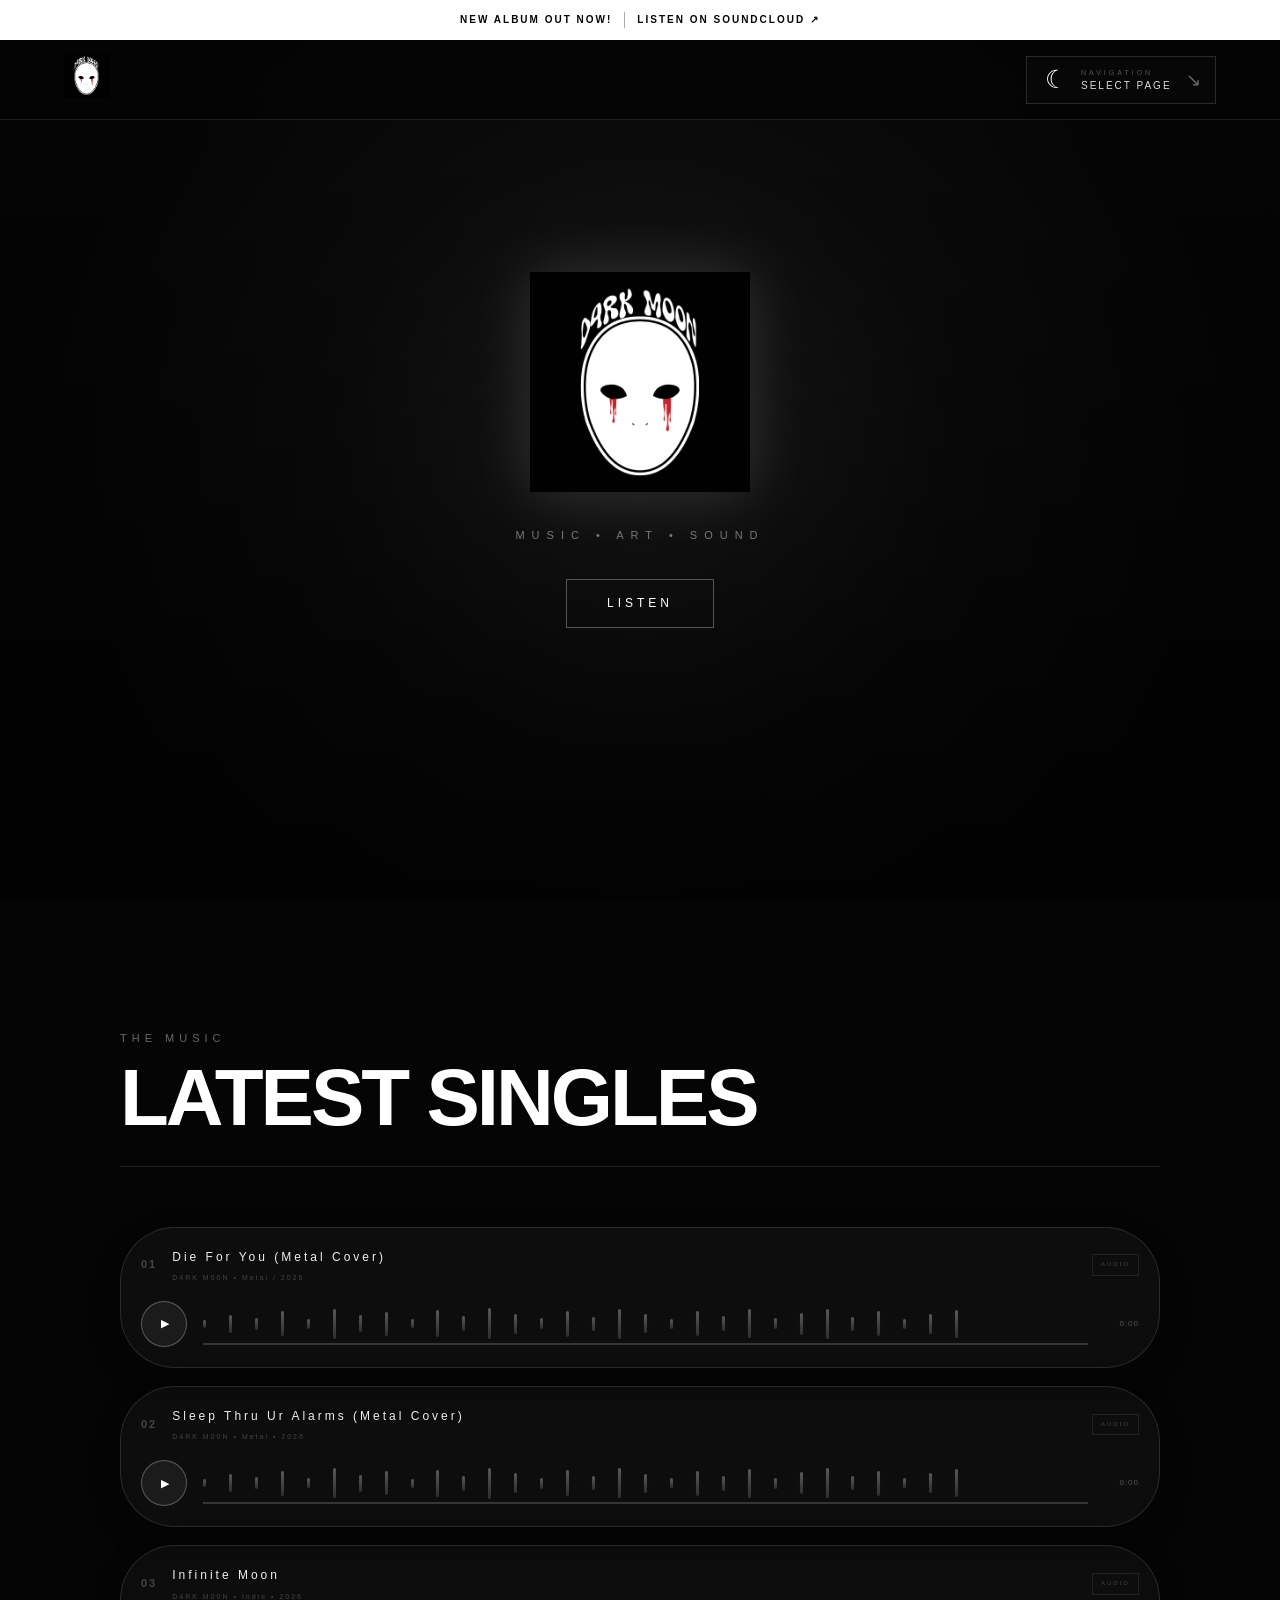
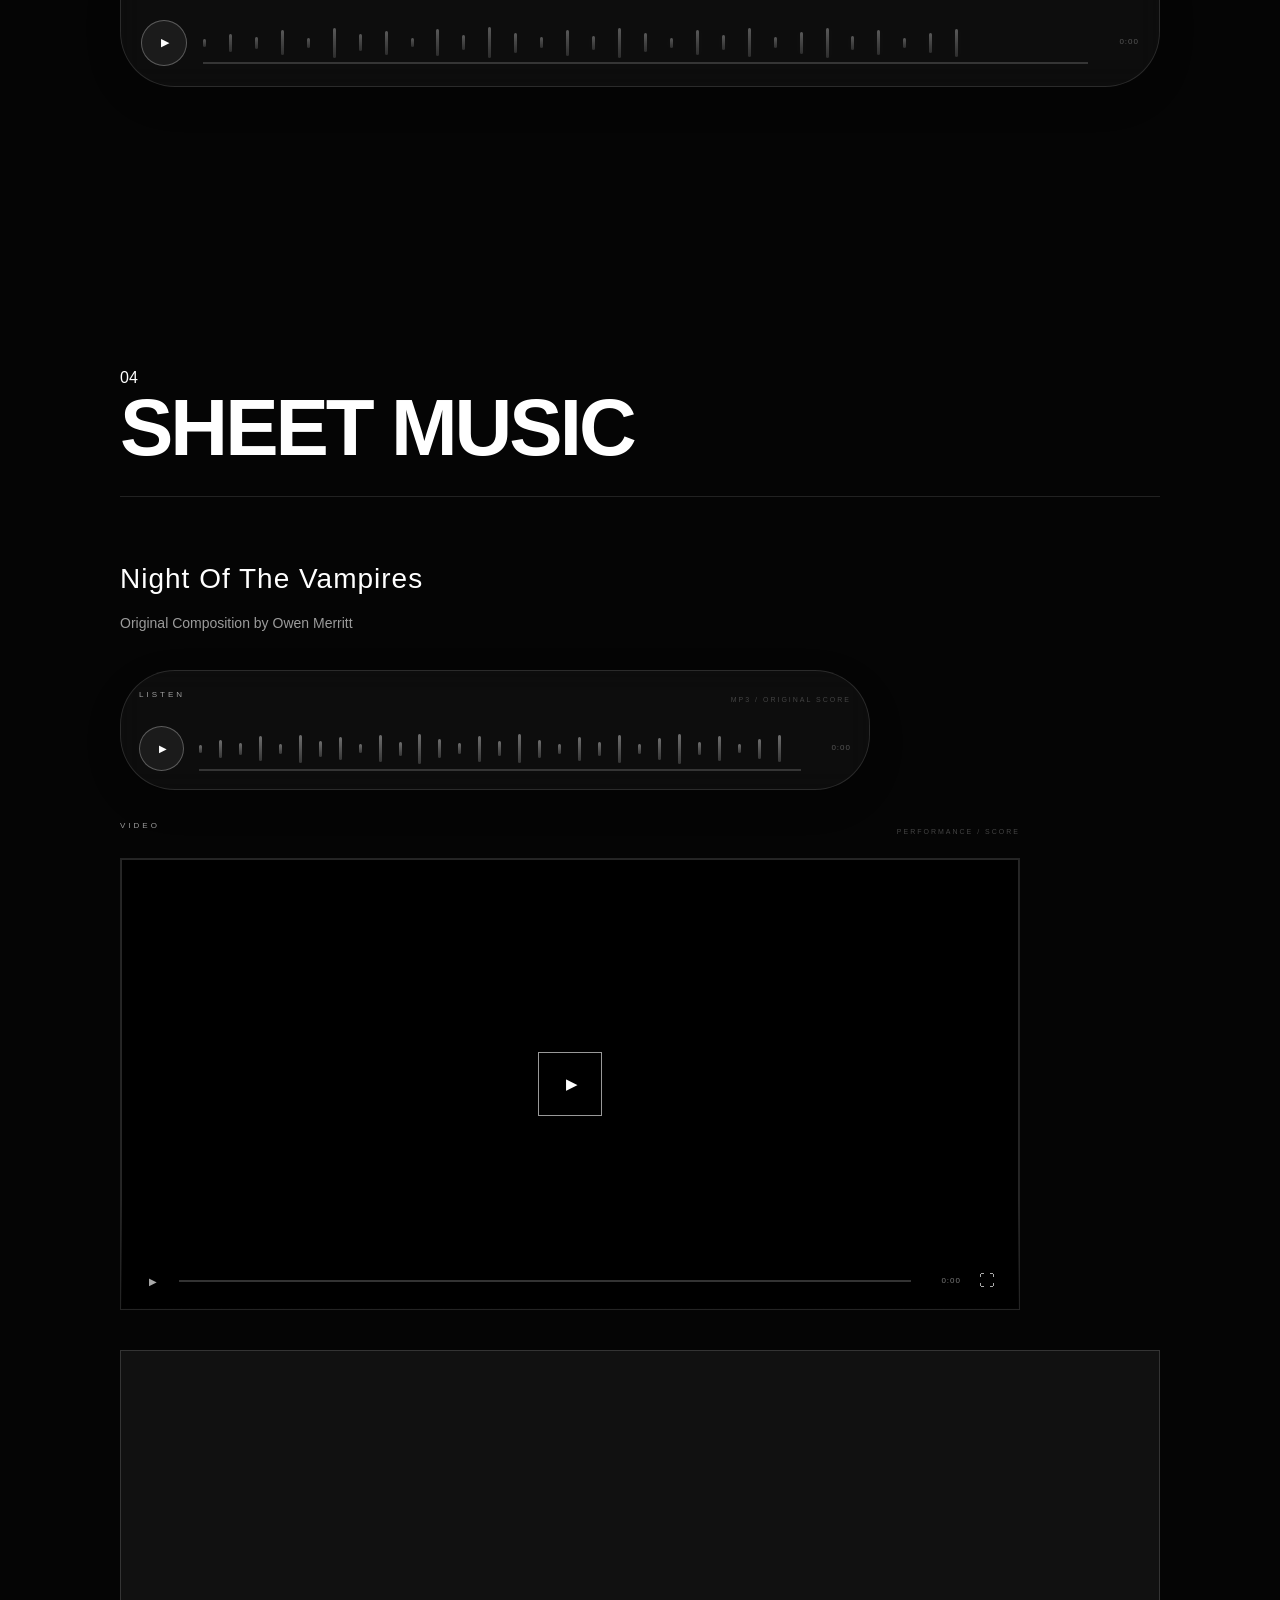
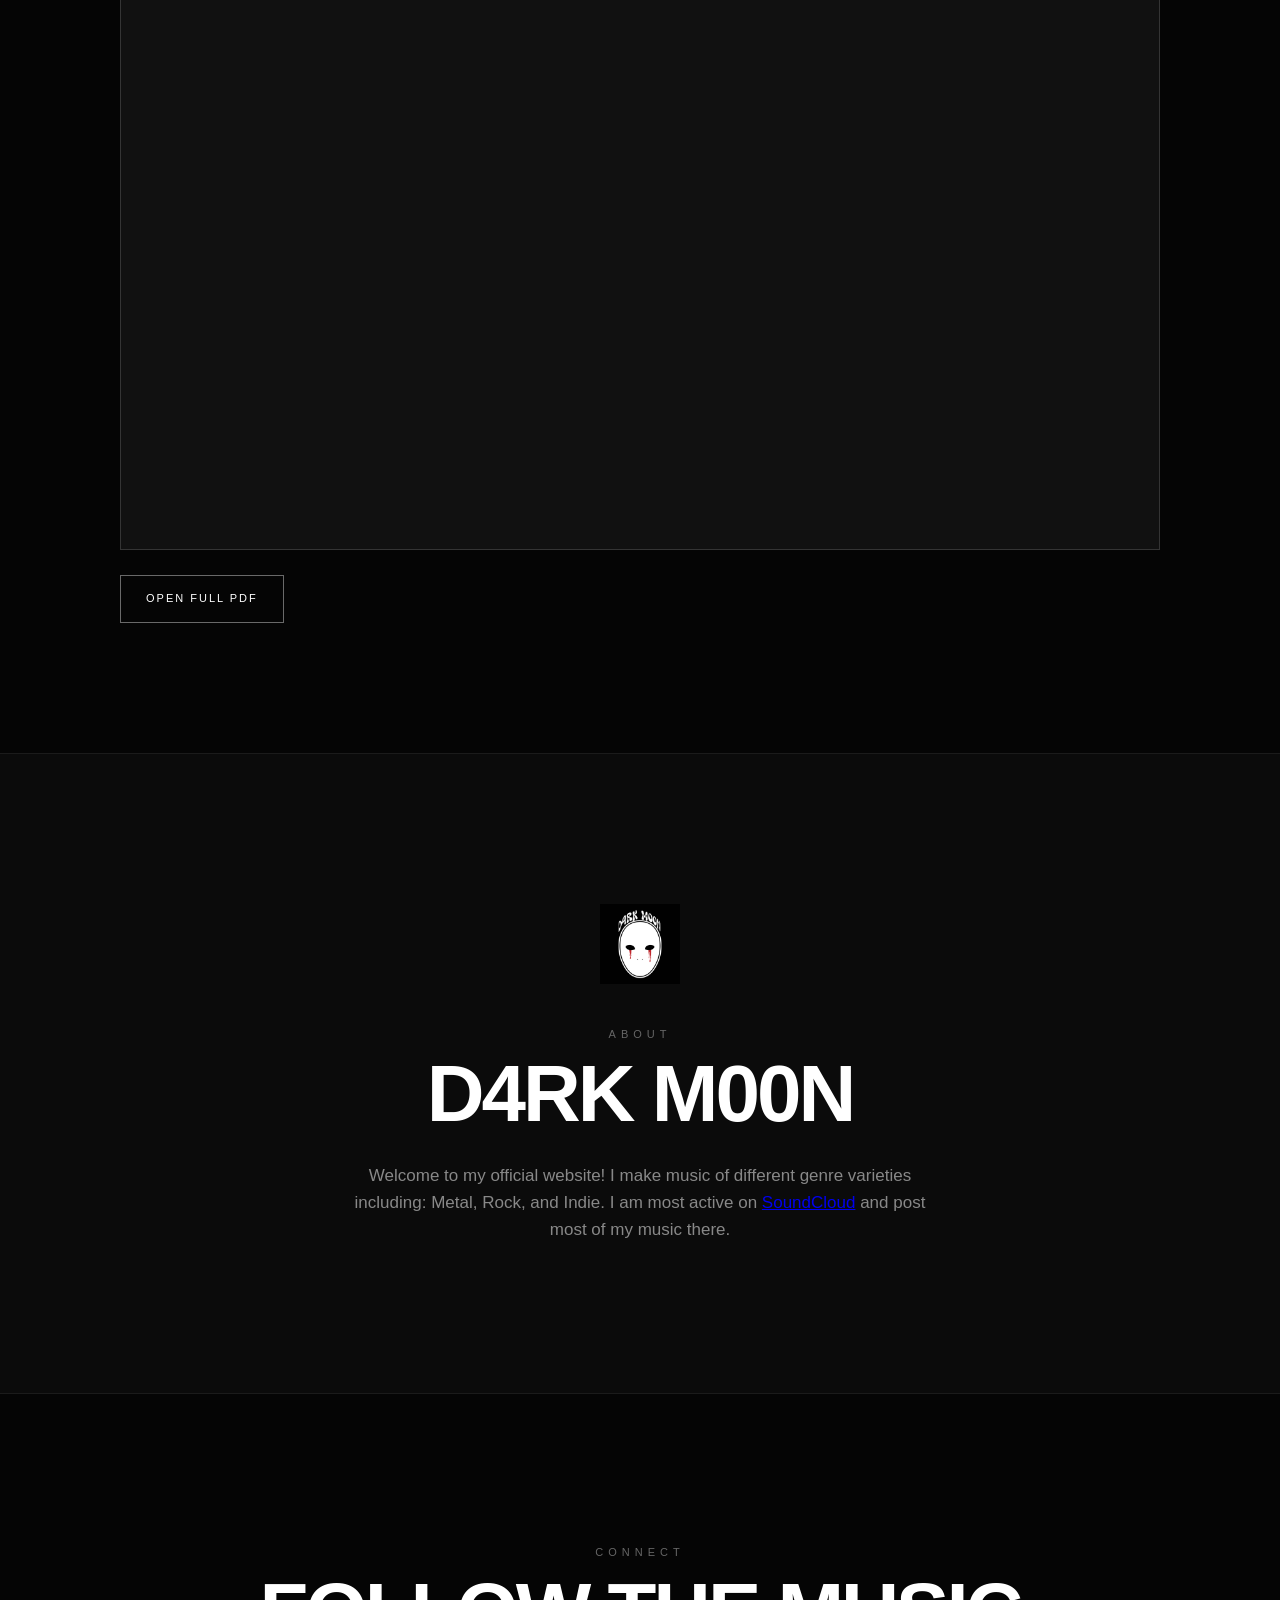
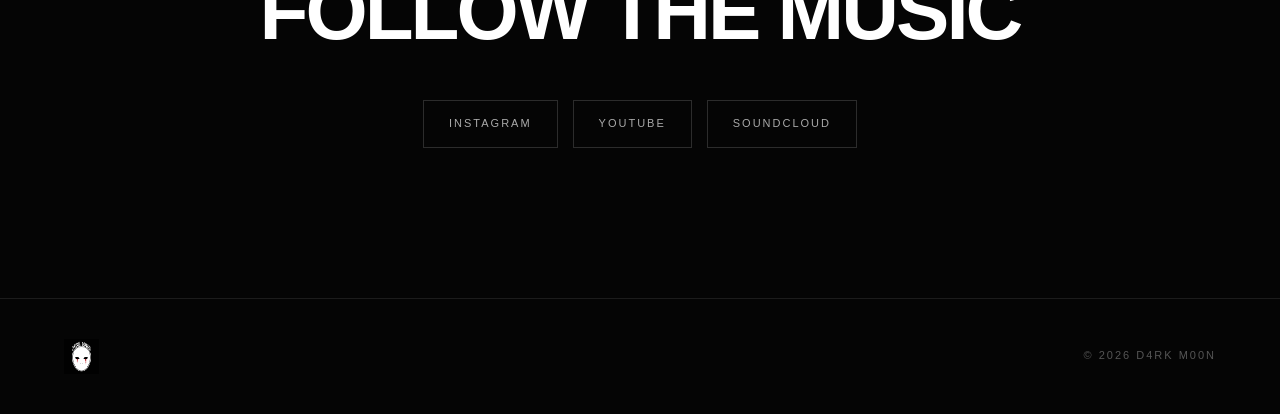
==== commit 9c8c17ae: "Add files via upload" ====
--- a/index.html
+++ b/index.html
@@ -11,6 +11,11 @@
 </head>
 
 <body>
+
+    <a class="announcement-bar" href="https://soundcloud.com/d4rk-m00n-162922668/sets/this-time-is-different-1?si=7050301402e74868af43c1c54c6fa7ad&amp;utm_source=clipboard&amp;utm_medium=text&amp;utm_campaign=social_sharing" target="_blank" rel="noopener noreferrer">
+        <span>New Album out NOW!</span>
+        <span class="announcement-link">Listen on SoundCloud ↗</span>
+    </a>
 
     <!-- CLEAN LOADER -->
 <div id="site-loader">
@@ -157,7 +162,7 @@
                 </p>
 
                 <h2>
-                    Latest Tracks
+                    Latest Singles
                 </h2>
 
             </div>
@@ -636,7 +641,7 @@
 
             player.classList.add("playing");
 
-            icon.textContent = "Ⅱ";
+            icon.textContent = "❚❚";
 
         } else {
 
@@ -729,7 +734,7 @@
 
             sheetPlayer.classList.add("playing");
 
-            icon.textContent = "Ⅱ";
+            icon.textContent = "❚❚";
 
         } else {
 
--- a/style.css
+++ b/style.css
@@ -26,13 +26,51 @@
 
 
 /* ==================================
+   ALBUM ANNOUNCEMENT
+================================== */
+
+.announcement-bar {
+    position: fixed;
+    top: 0;
+    left: 0;
+    z-index: 1001;
+
+    width: 100%;
+    min-height: 40px;
+    padding: 8px 16px;
+
+    display: flex;
+    align-items: center;
+    justify-content: center;
+    gap: 12px;
+
+    background: #fff;
+    color: #050505;
+    text-decoration: none;
+
+    font-size: 10px;
+    font-weight: bold;
+    letter-spacing: 2px;
+    text-transform: uppercase;
+}
+
+.announcement-link {
+    padding-left: 12px;
+    border-left: 1px solid #aaa;
+}
+
+.announcement-bar:hover .announcement-link {
+    text-decoration: underline;
+}
+
+/* ==================================
    NAVIGATION
 ================================== */
 
 .navbar {
     position: fixed;
 
-    top: 0;
+    top: 40px;
     left: 0;
 
     width: 100%;
@@ -403,6 +441,17 @@
 ================================== */
 
 @media (max-width: 700px) {
+
+    .announcement-bar {
+        gap: 8px;
+        padding: 8px 10px;
+        font-size: 8px;
+        letter-spacing: 1px;
+    }
+
+    .announcement-link {
+        padding-left: 8px;
+    }
 
     .navbar {
         height: 70px;
@@ -2778,9 +2827,96 @@
         min-width: 32px;
     }
 
-    .video-control-button,
+        .video-control-button,
     .video-fullscreen-button {
         width: 25px;
         height: 25px;
     }
-}+}
+
+/* Sleek translucent audio players */
+.music-player,
+.sheet-music-audio {
+    background: rgba(255, 255, 255, 0.035);
+    border: 1px solid rgba(255, 255, 255, 0.12);
+    border-radius: 55px;
+    box-shadow: 0 12px 35px rgba(0, 0, 0, 0.2);
+    -webkit-backdrop-filter: blur(14px);
+    backdrop-filter: blur(14px);
+}
+
+.music-player::before,
+.music-player::after {
+    display: none;
+}
+
+.music-player:hover,
+.sheet-music-audio:hover {
+    background: rgba(255, 255, 255, 0.055);
+    border-color: rgba(255, 255, 255, 0.24);
+    transform: translateY(-1px);
+}
+
+.play-button,
+.sheet-play-button {
+    border-color: rgba(255, 255, 255, 0.28);
+    border-radius: 50%;
+    background: rgba(255, 255, 255, 0.06);
+}
+
+.play-button:hover,
+.sheet-play-button:hover,
+.music-player.playing .play-button,
+.sheet-music-audio.playing .sheet-play-button {
+    border-color: #fff;
+    background: #fff;
+}
+
+.progress-track,
+.sheet-audio-progress {
+    height: 2px;
+    background: rgba(255, 255, 255, 0.16);
+}
+
+.progress-fill,
+.sheet-audio-progress-fill {
+    border-radius: 999px;
+}
+
+/* Softer, polished waveform bars */
+.fake-wave i,
+.sheet-waveform span {
+    border-radius: 999px;
+    background: linear-gradient(
+        to bottom,
+        rgba(255, 255, 255, 0.9),
+        rgba(255, 255, 255, 0.38)
+    );
+    box-shadow: 0 0 6px rgba(255, 255, 255, 0.08);
+    transform-origin: center;
+}
+
+.fake-wave i {
+    width: 3px;
+}
+
+.sheet-waveform span {
+    width: 3px;
+}
+
+.music-player.playing .fake-wave i,
+.sheet-music-audio.playing .sheet-waveform span {
+    background: linear-gradient(
+        to bottom,
+        #fff,
+        rgba(255, 255, 255, 0.55)
+    );
+    box-shadow: 0 0 8px rgba(255, 255, 255, 0.18);
+}
+
+@media (max-width: 700px) {
+    .fake-wave i,
+    .sheet-waveform span {
+        width: 2px;
+    }
+}
